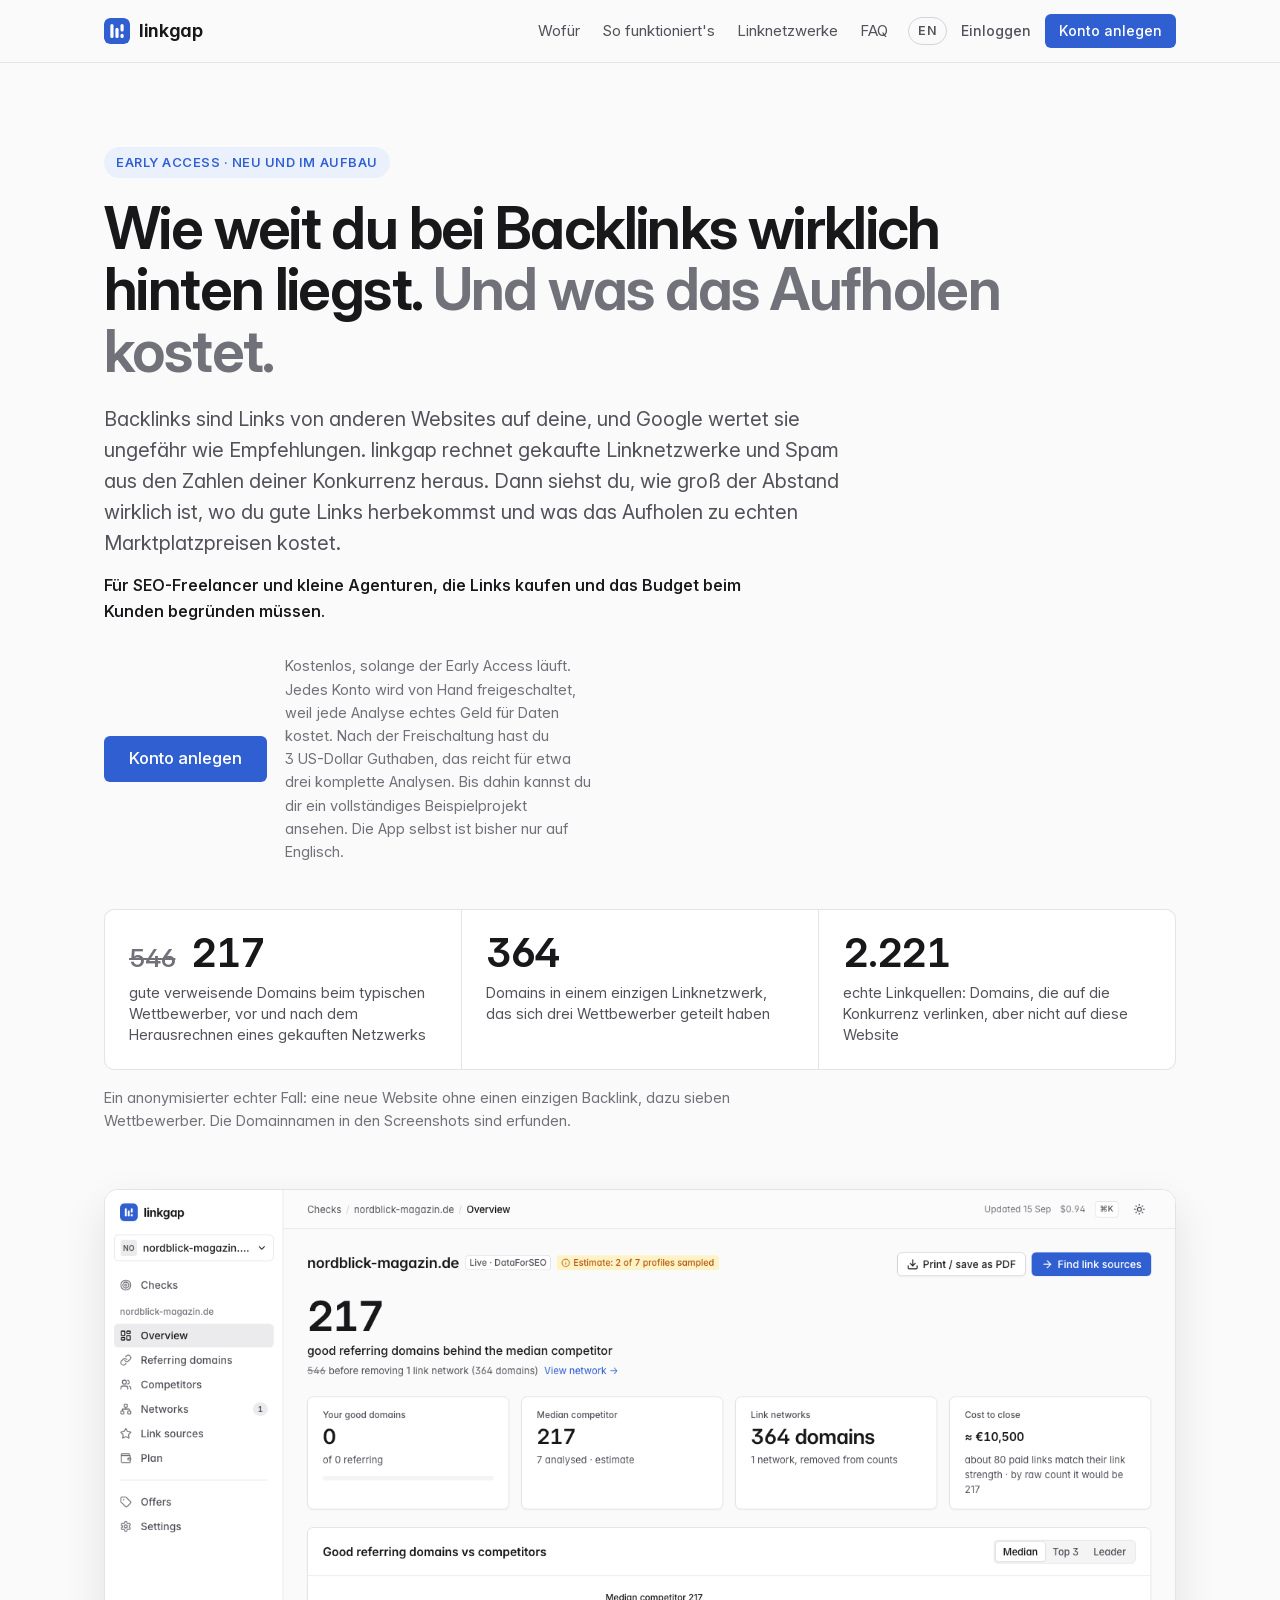
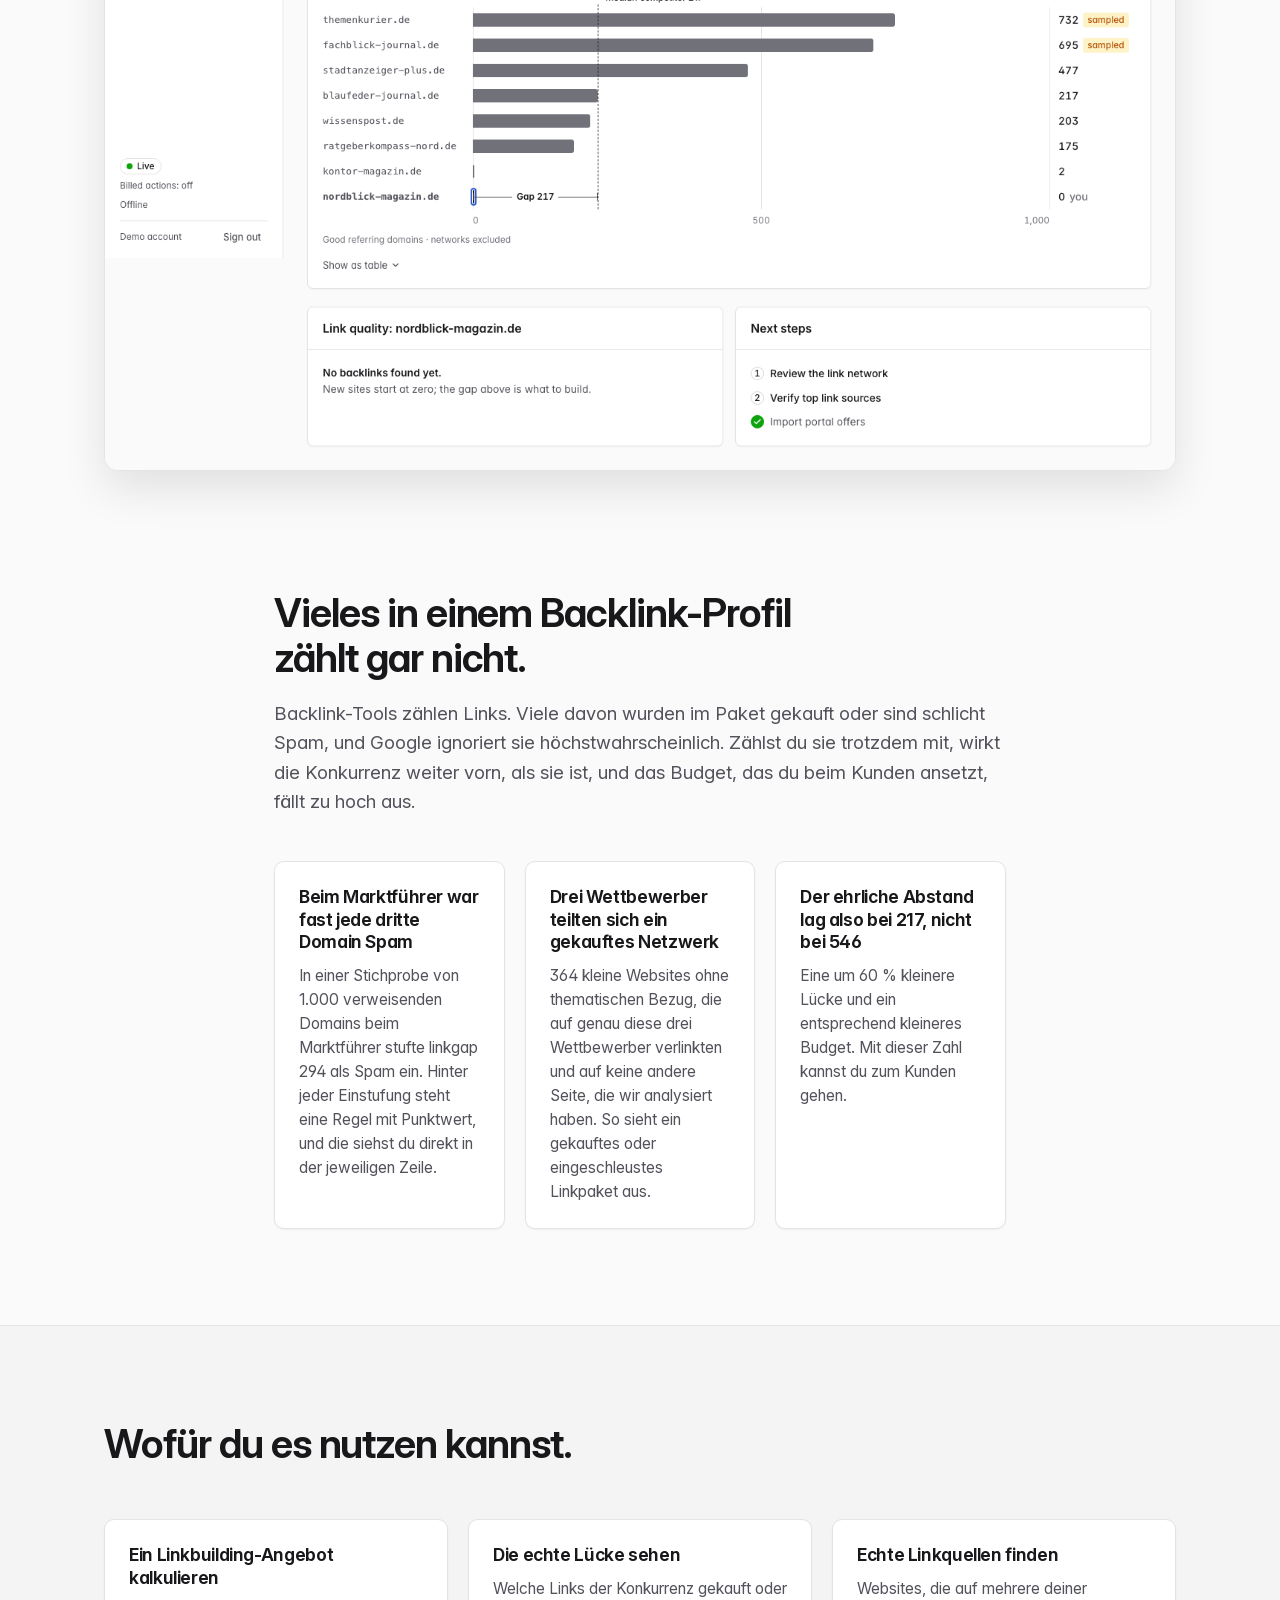
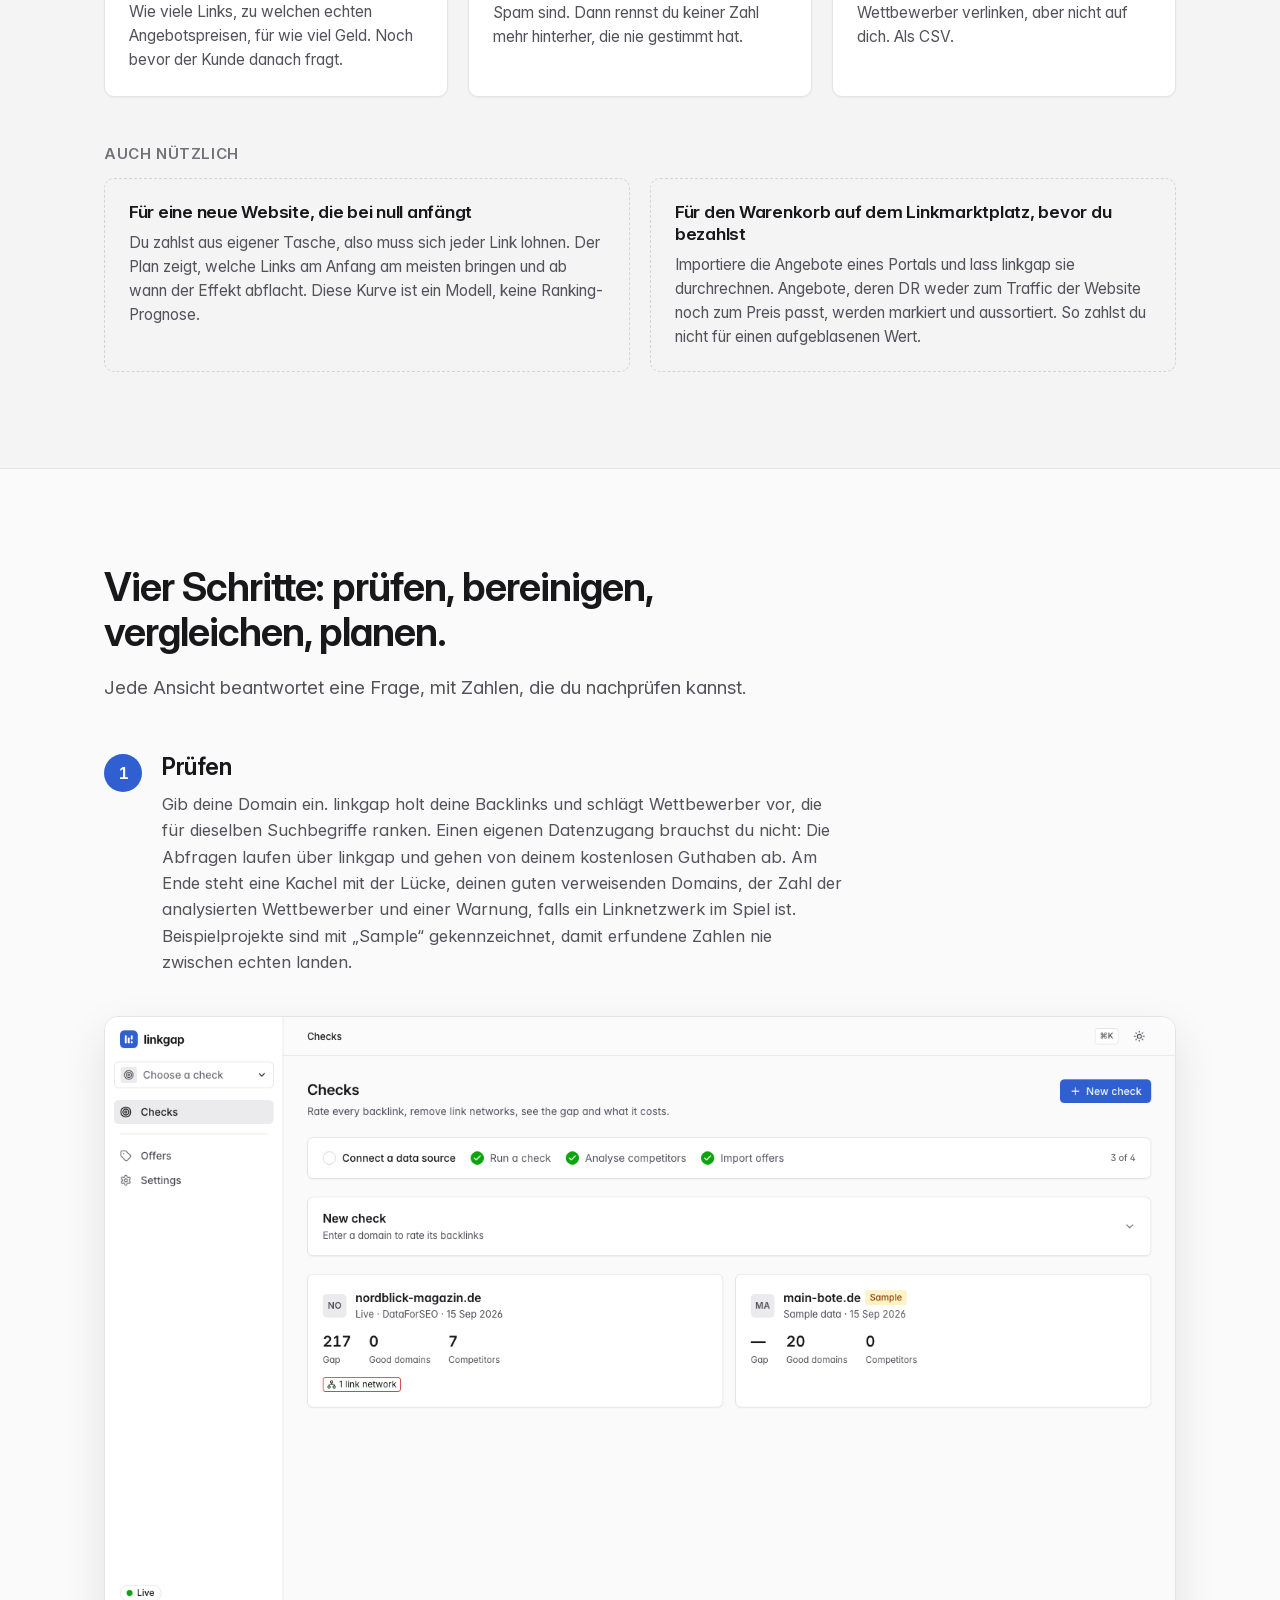
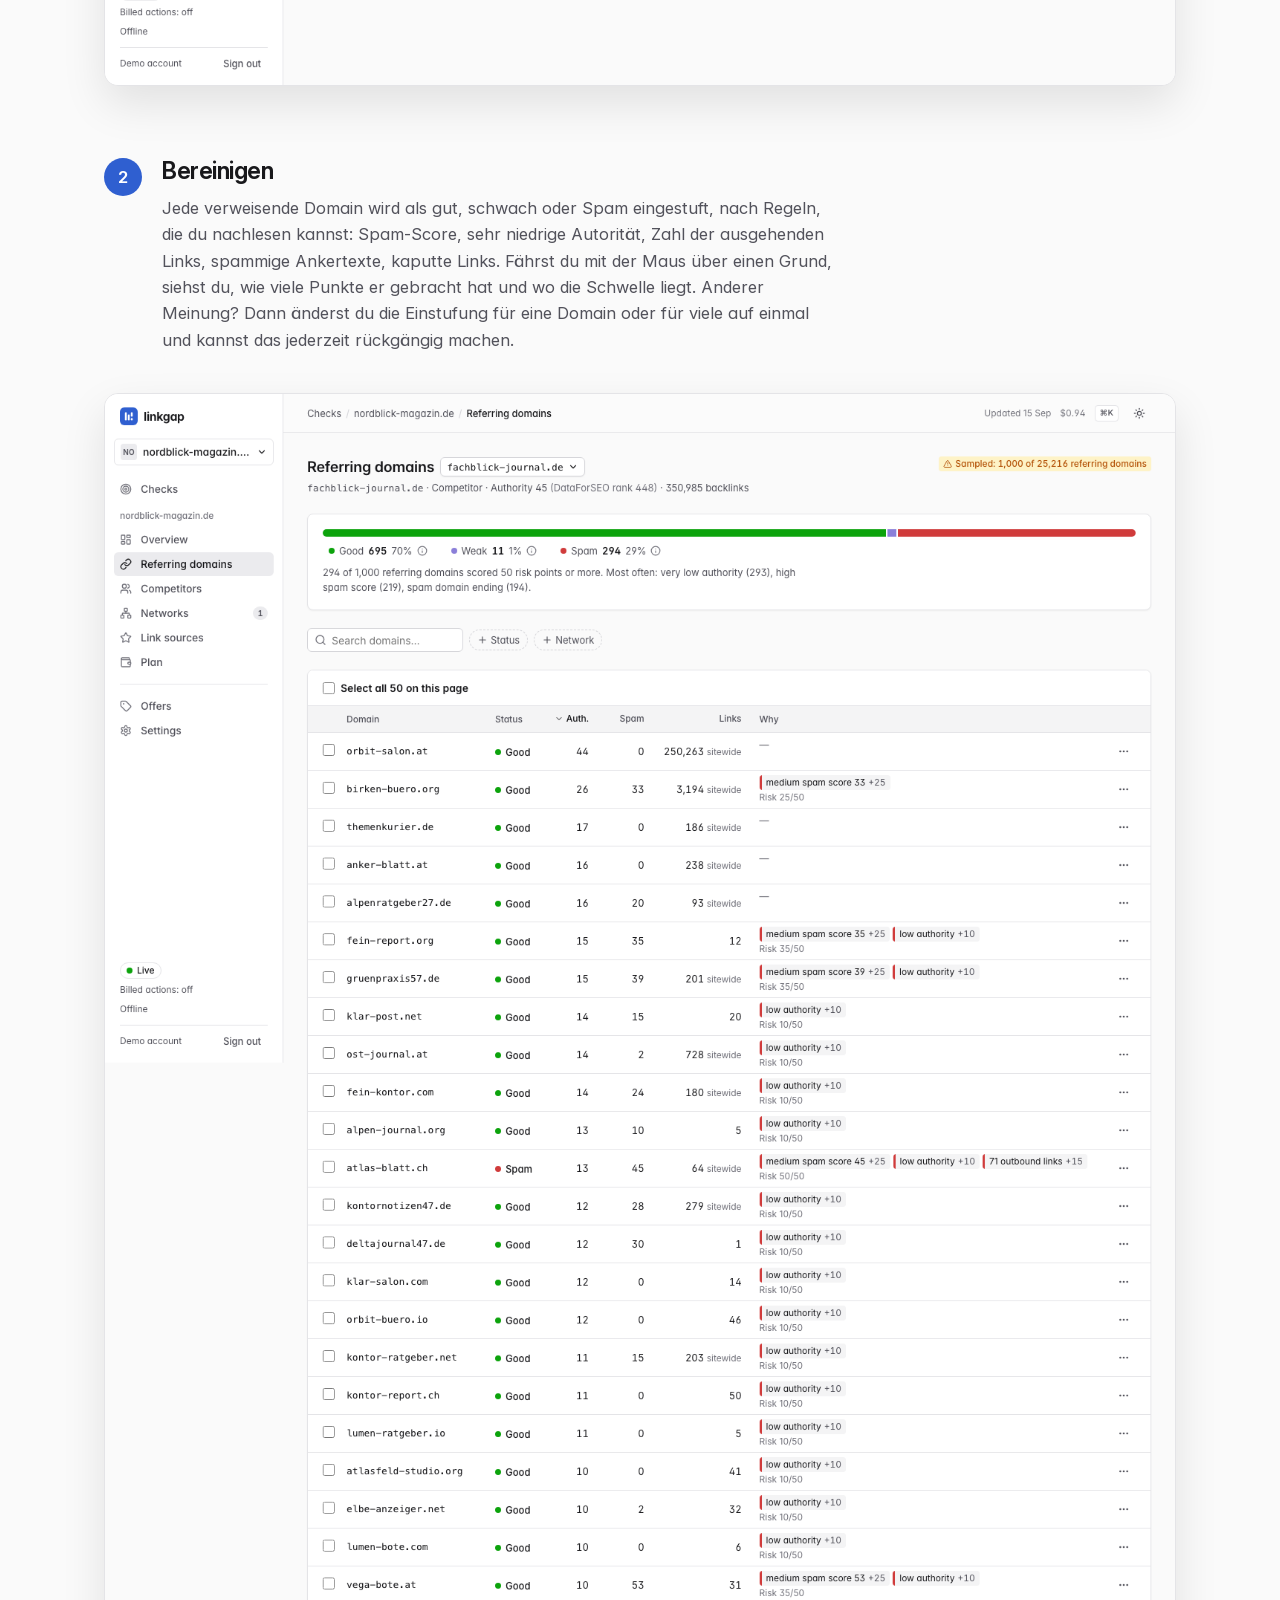
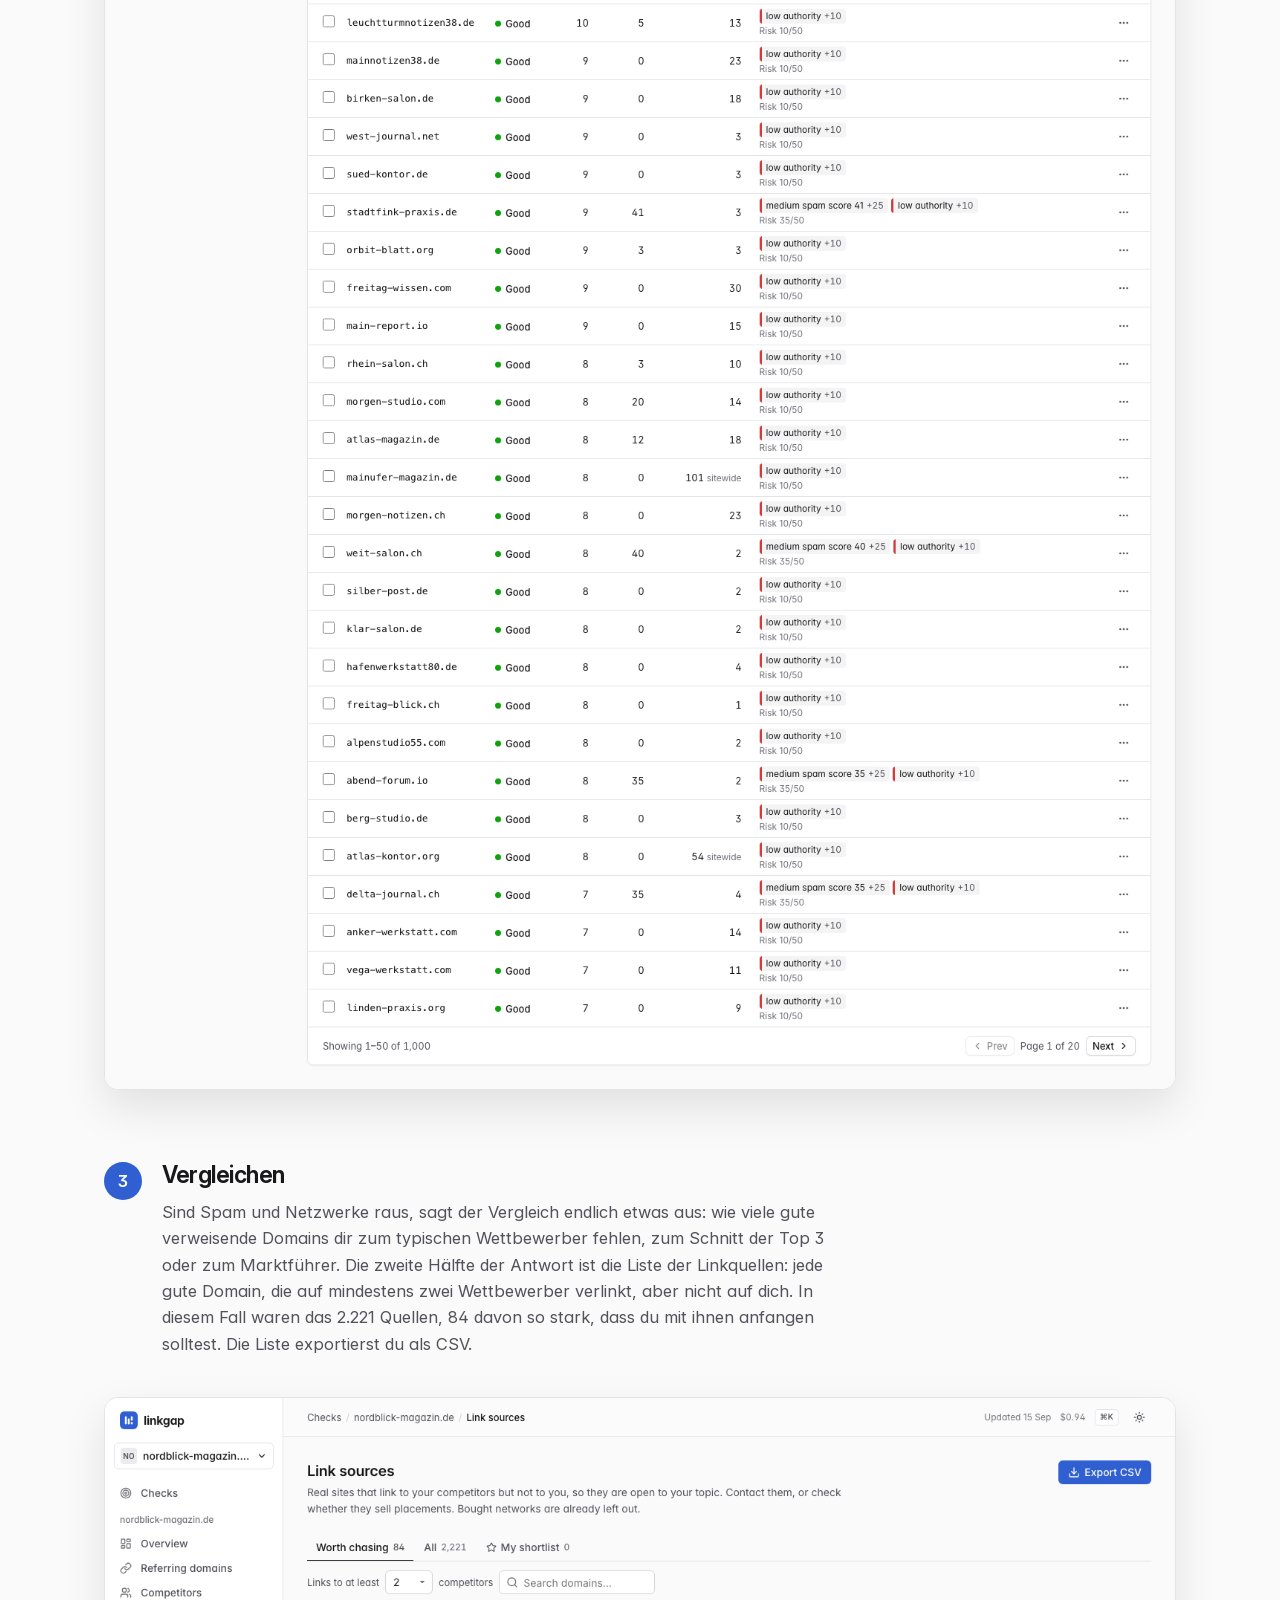
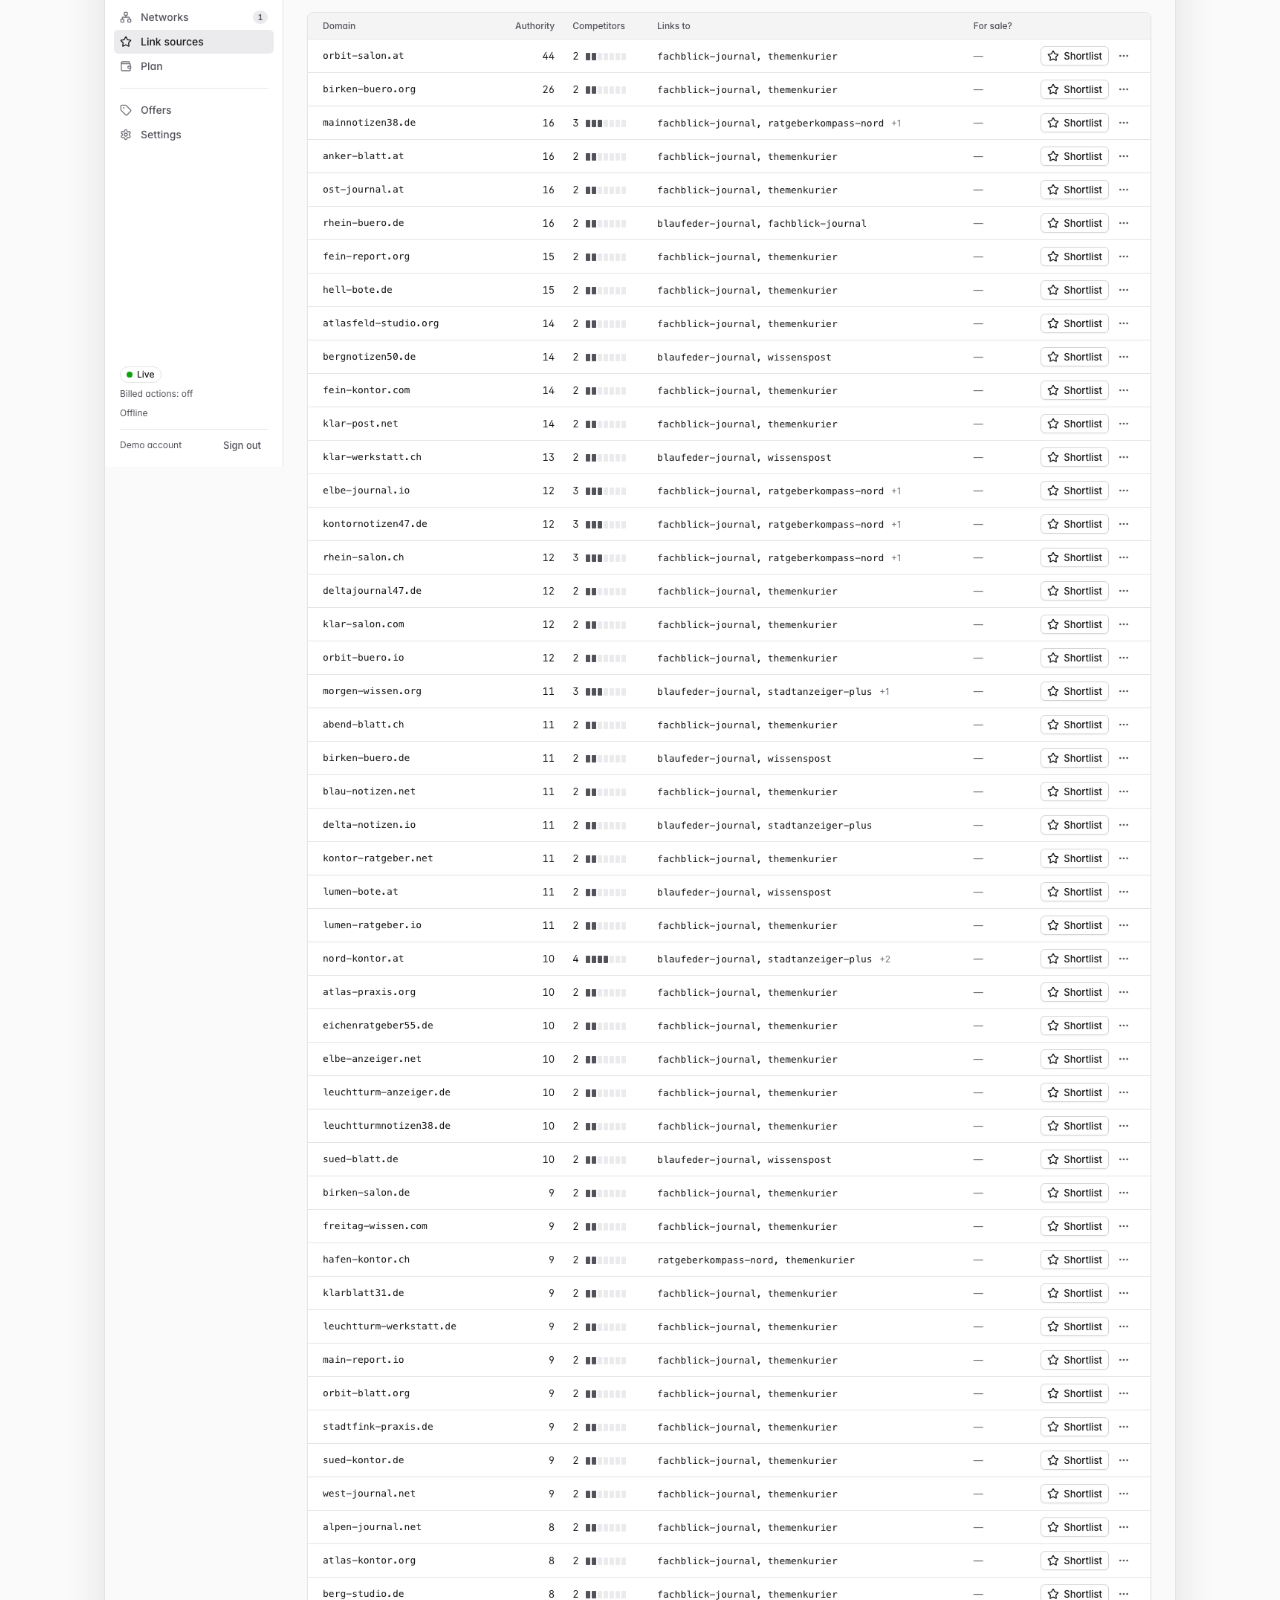
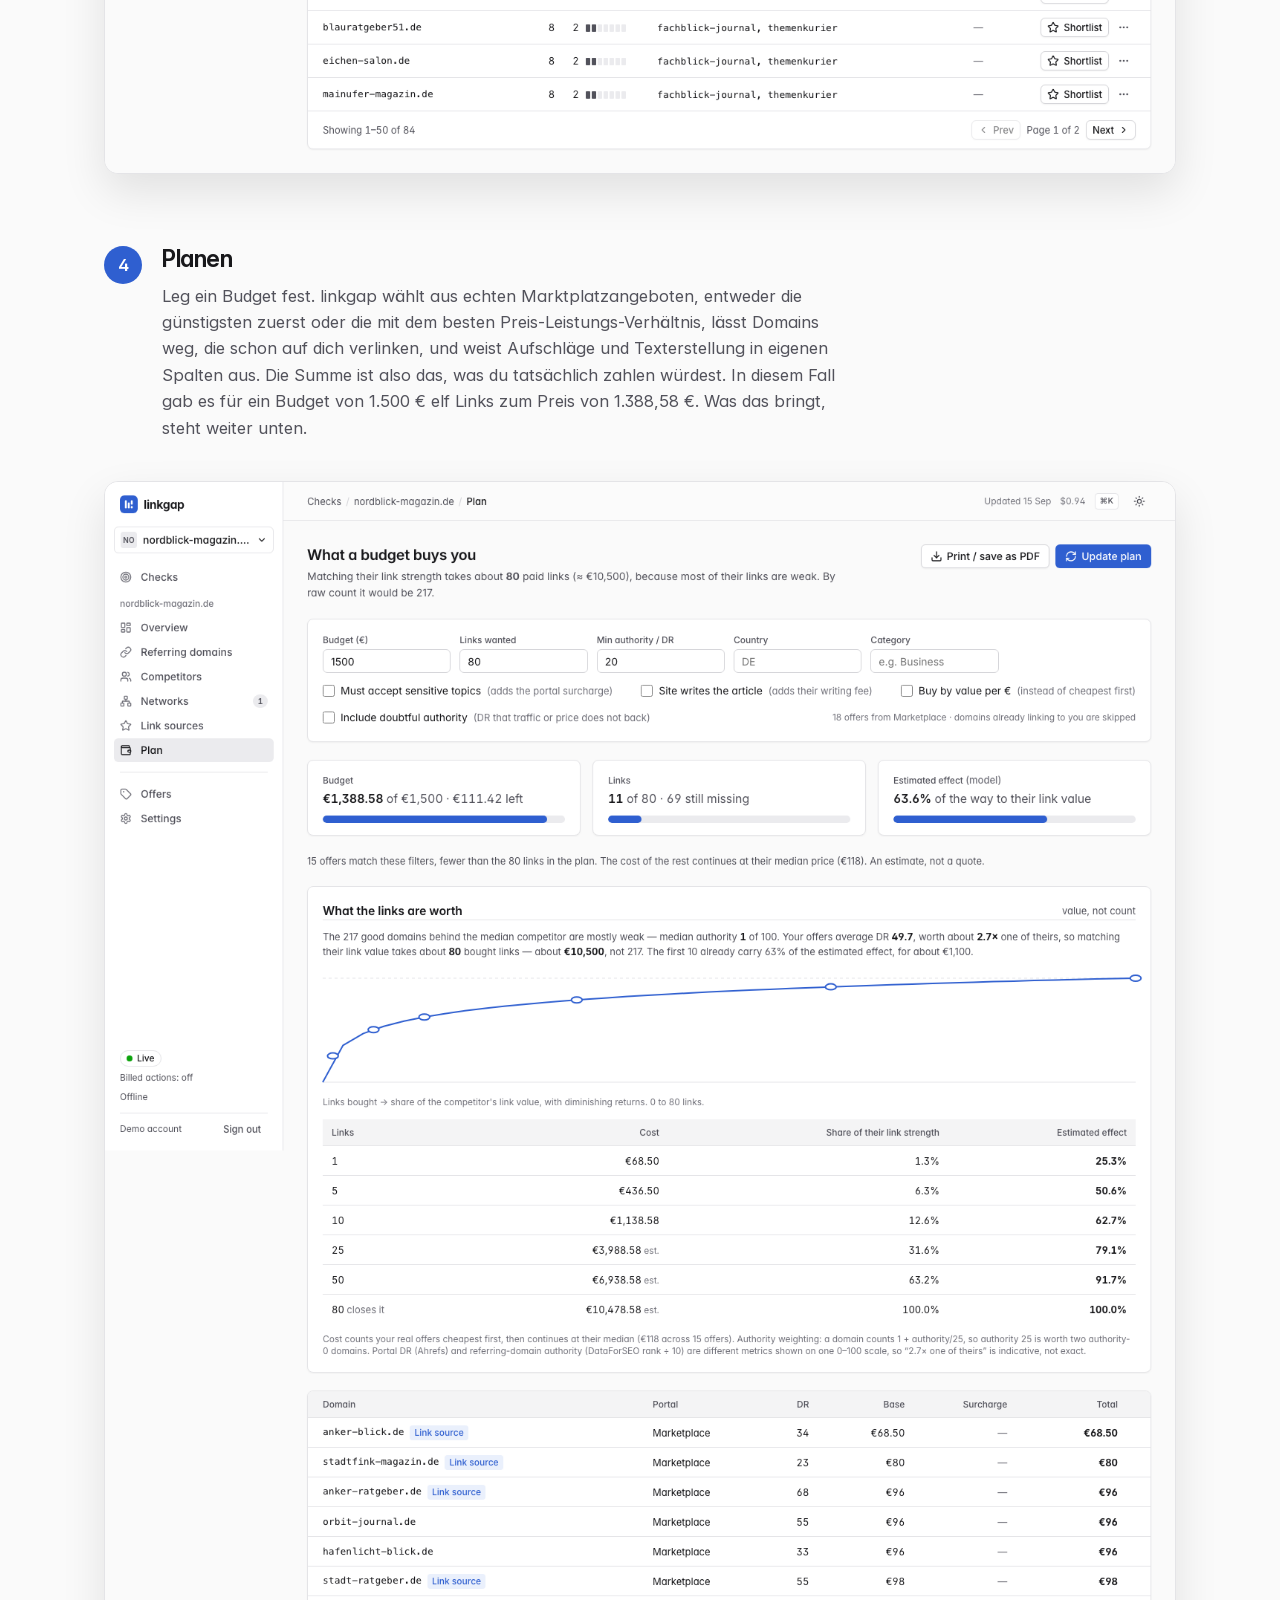
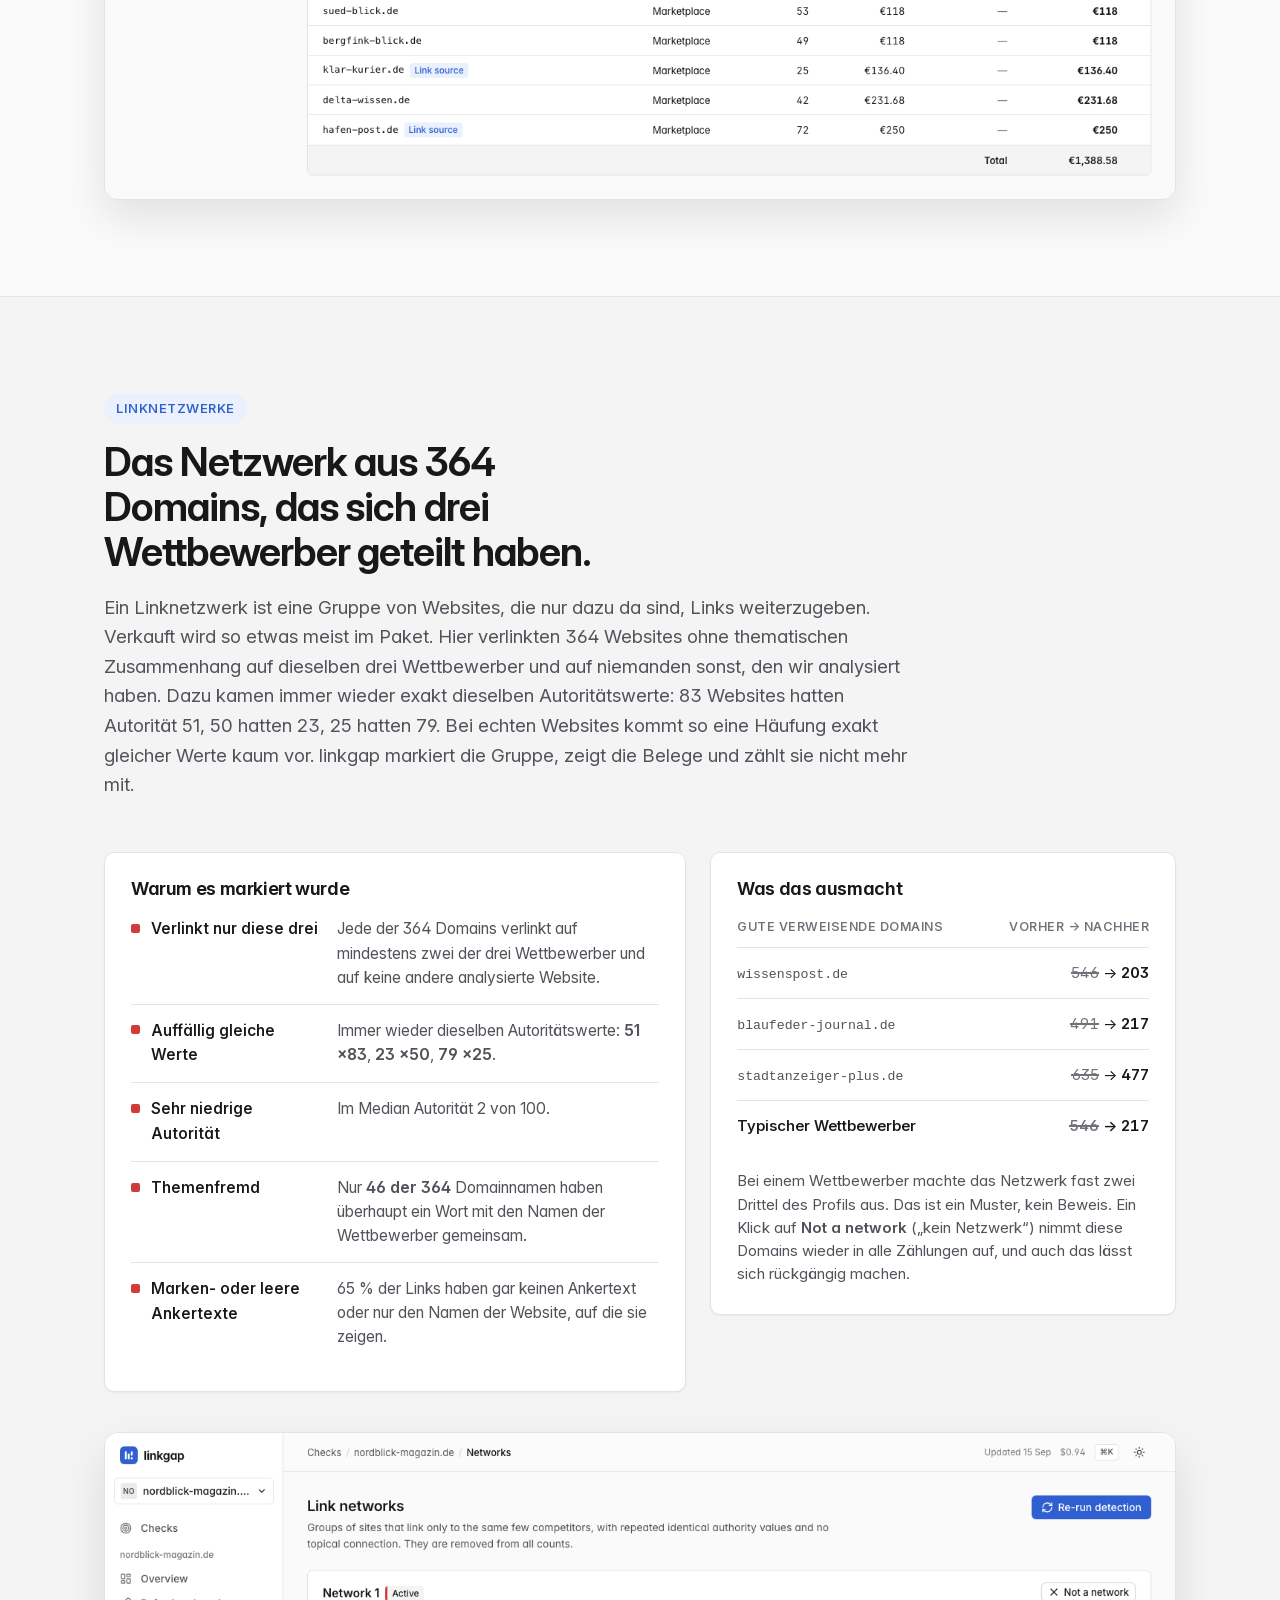
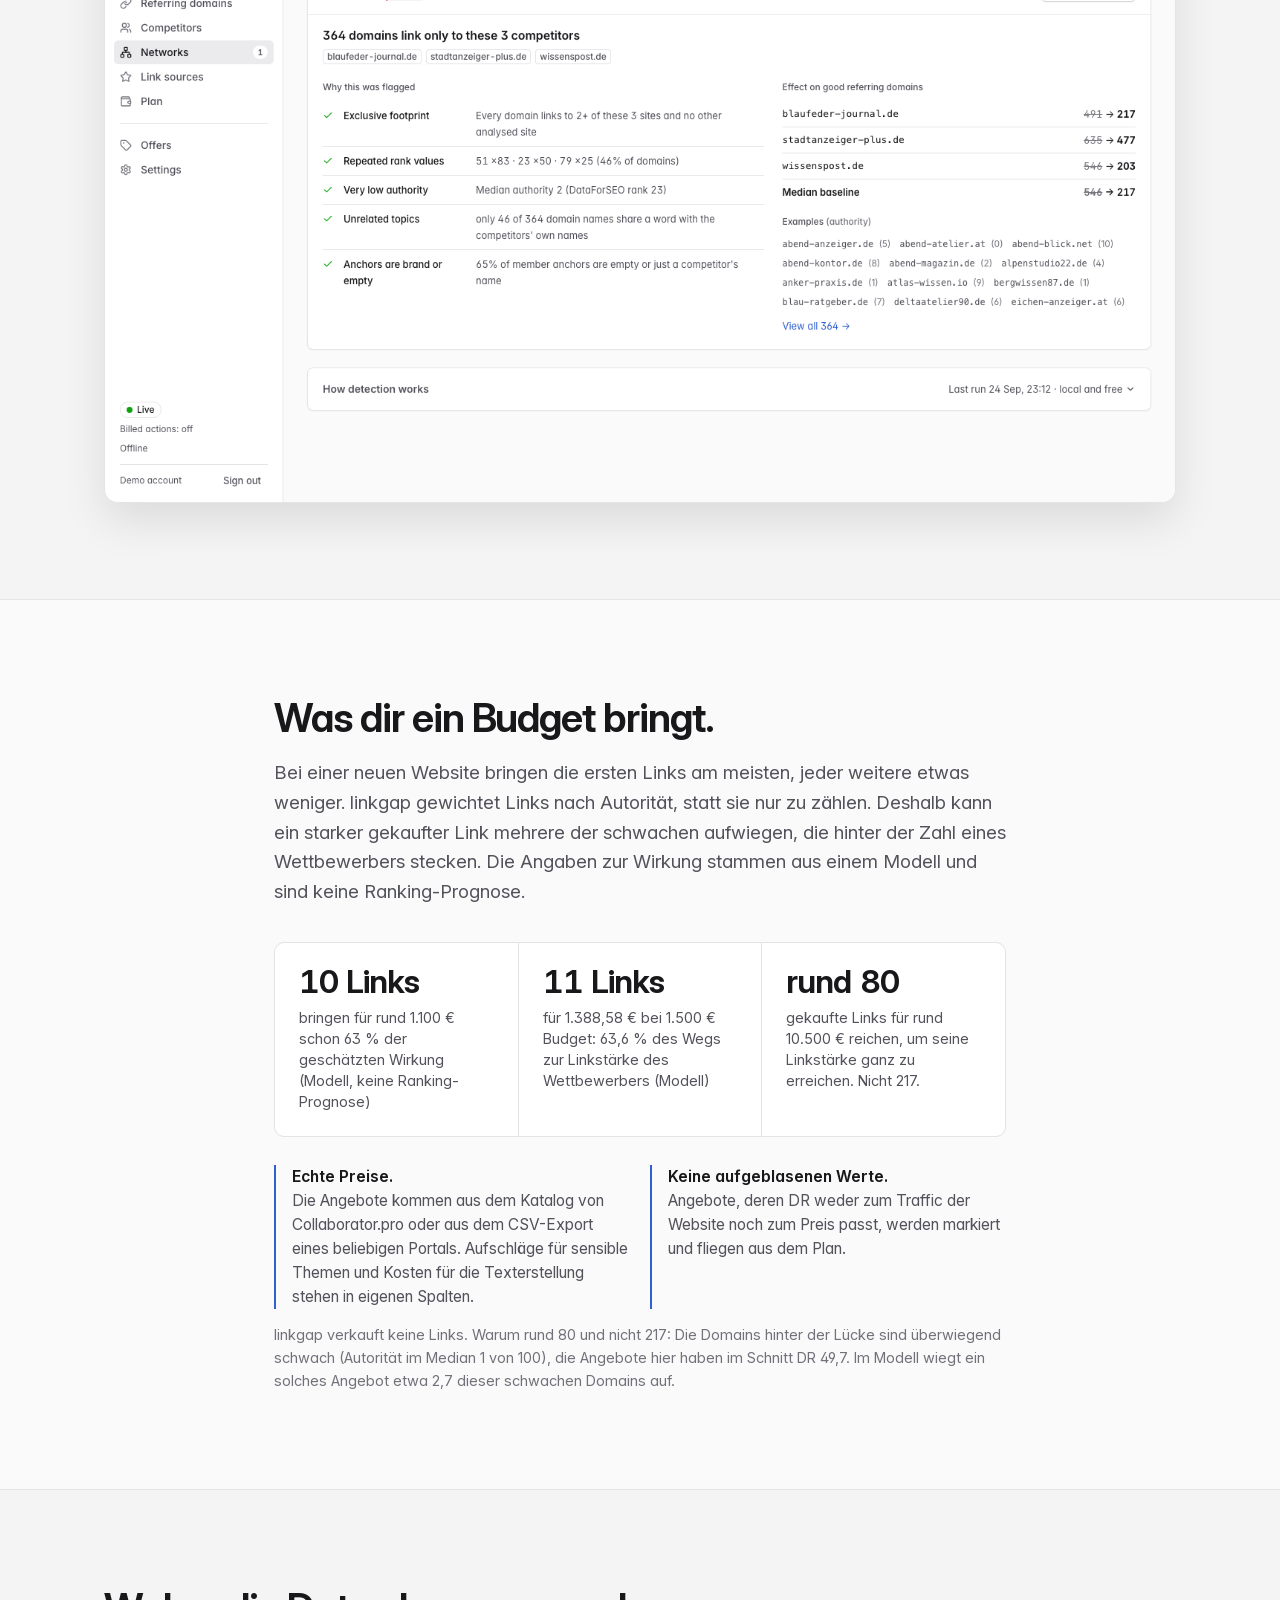
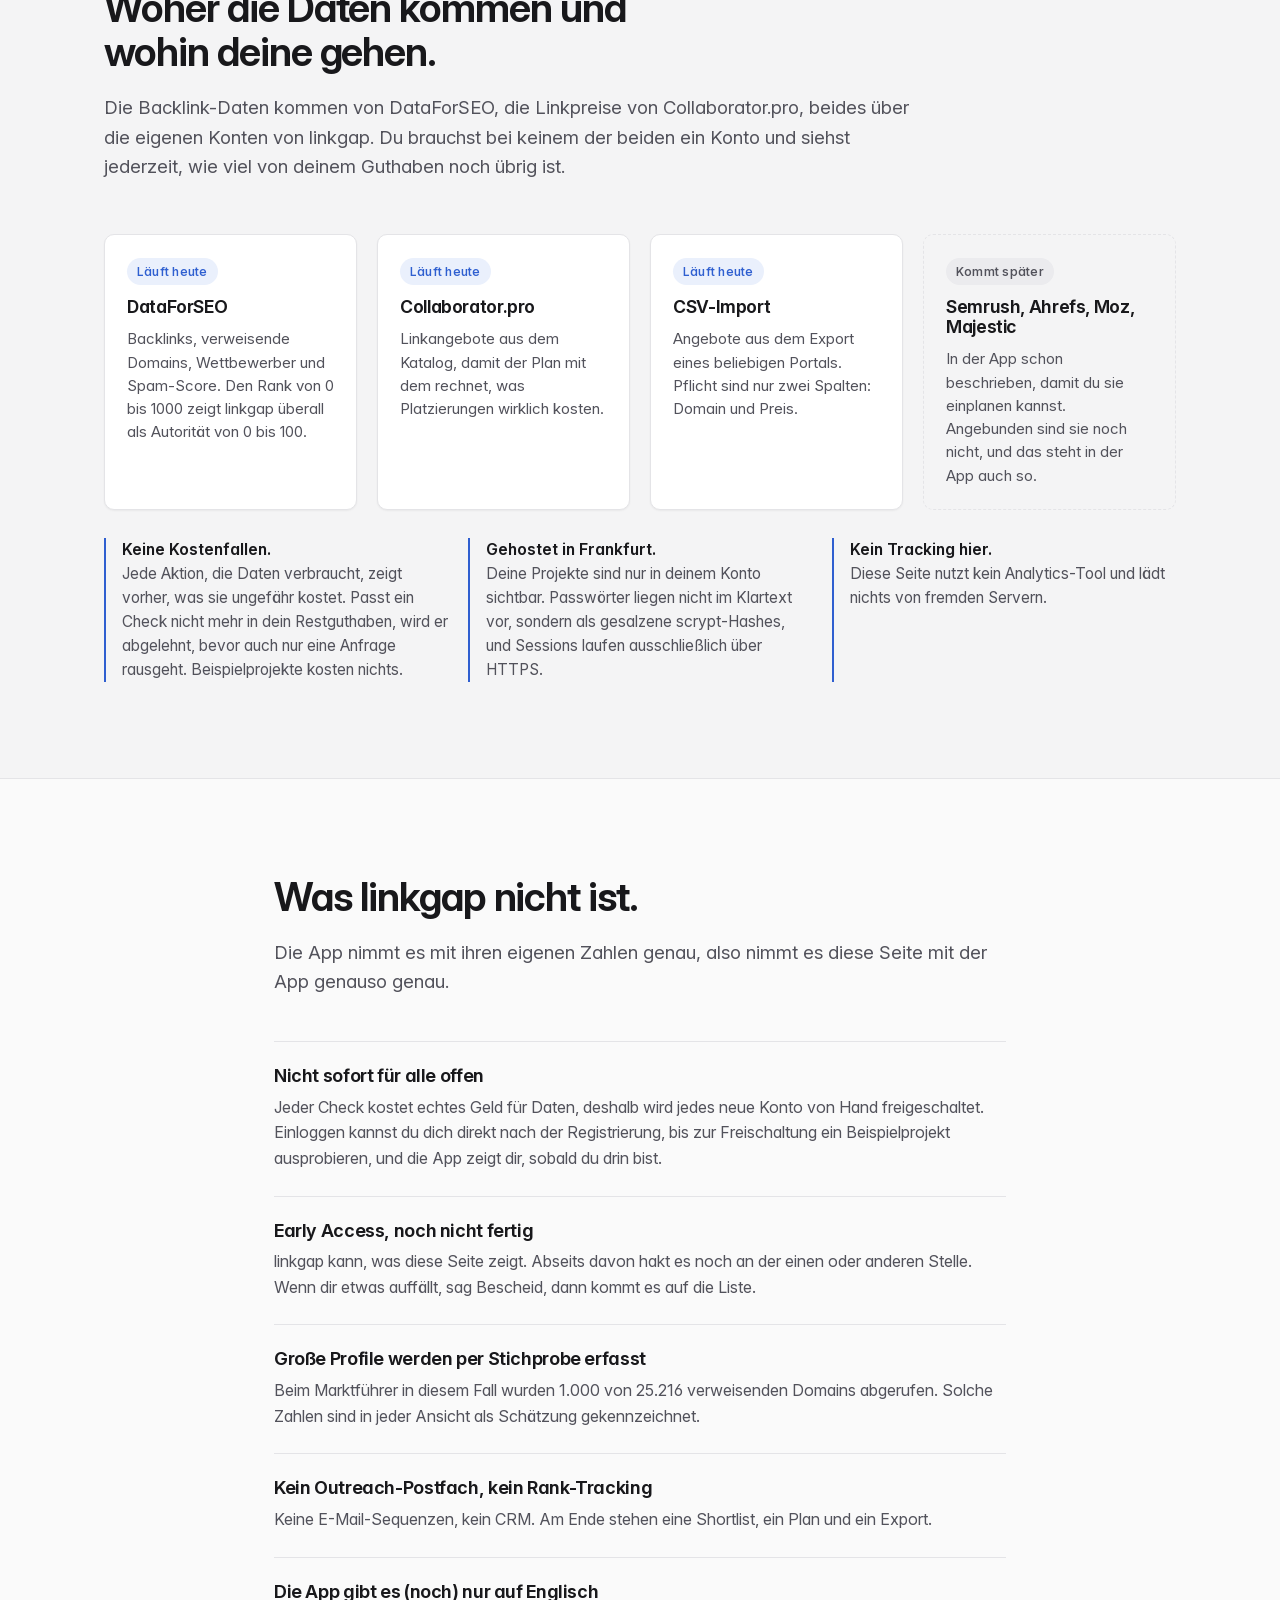
==== de/index.html @ f48e4d3a "linkgap.app landing page Co-Authored-By: Claude Opus 5.5 <noreply@anthropic.com>" ====
<!DOCTYPE html>
<html lang="de">
<head>
<meta charset="utf-8">
<meta name="viewport" content="width=device-width, initial-scale=1">
<title>linkgap: deine echte Backlink-Lücke und was das Aufholen kostet</title>
<meta name="description" content="linkgap rechnet gekaufte Linknetzwerke und Spam aus den Backlinks deiner Konkurrenz heraus, zeigt dir, wie weit du wirklich hinten liegst, wo du gute Links herbekommst und was das Aufholen zu echten Marktplatzpreisen kostet. Neu, im Early Access.">
<meta name="color-scheme" content="light dark">
<meta name="theme-color" content="#FAFAFA" media="(prefers-color-scheme: light)">
<meta name="theme-color" content="#0B0B0D" media="(prefers-color-scheme: dark)">
<meta property="og:type" content="website">
<meta property="og:title" content="linkgap: deine echte Backlink-Lücke und was das Aufholen kostet">
<meta property="og:description" content="Gekaufte Linknetzwerke und Spam raus aus den Backlink-Zahlen der Konkurrenz. Übrig bleibt dein echter Rückstand, und linkgap rechnet dir vor, was das Aufholen mit echten Marktplatzangeboten kostet.">
<meta property="og:image" content="https://linkgap.app/img/overview-light.png">
<link rel="canonical" href="https://linkgap.app/de/">
<link rel="alternate" hreflang="en" href="https://linkgap.app/">
<link rel="alternate" hreflang="de" href="https://linkgap.app/de/">
<link rel="alternate" hreflang="x-default" href="https://linkgap.app/">
<meta property="og:url" content="https://linkgap.app/de/">
<meta property="og:locale" content="de_DE">
<meta property="og:locale:alternate" content="en_GB">
<meta property="og:image:alt" content="Die Übersicht in linkgap: 217 gute verweisende Domains Rückstand auf den typischen Wettbewerber. Bevor ein Linknetzwerk herausgerechnet wurde, waren es 546.">
<meta property="og:site_name" content="linkgap">
<meta name="twitter:card" content="summary_large_image">
<link rel="icon" href="../favicon.svg" type="image/svg+xml">
<link rel="stylesheet" href="../style.css">
</head>
<body>

<a class="skip" href="#main">Zum Inhalt springen</a>

<header class="site-header">
  <div class="wrap header-inner">
    <a class="wordmark" href="/de/" aria-label="linkgap Startseite">
      <svg class="mark" viewBox="0 0 32 32" width="26" height="26" aria-hidden="true" focusable="false">
        <rect width="32" height="32" rx="7" fill="#2F5FD0"/>
        <g fill="#FFFFFF" transform="translate(16 16) scale(0.78) translate(-16 -16)">
          <rect x="5.5" y="5" width="5" height="22" rx="2.5"/>
          <rect x="13.5" y="11" width="5" height="16" rx="2.5"/>
          <rect x="21.5" y="20.5" width="5" height="6.5" rx="2.5"/>
          <rect x="21.5" y="5" width="5" height="11.8" rx="2.5"/>
        </g>
      </svg>
      <b>linkgap</b>
    </a>
    <nav class="header-nav" aria-label="Abschnitte">
      <a href="#use">Wofür</a>
      <a href="#how">So funktioniert's</a>
      <a href="#network">Linknetzwerke</a>
      <a href="#faq">FAQ</a>
    </nav>
    <span class="header-actions">
      <a class="lang-switch" href="/" hreflang="en" lang="en" aria-label="English version">EN</a>
      <a class="header-signin" href="https://app.linkgap.app/login">Einloggen</a>
      <a class="btn btn-primary btn-sm" href="https://app.linkgap.app/register">Konto anlegen</a>
    </span>
  </div>
</header>

<main id="main">

  <!-- ───────────────────────── 1. hero ───────────────────────── -->
  <section class="hero">
    <div class="wrap">
      <p class="eyebrow">Early Access · neu und im Aufbau</p>
      <h1>Wie weit du bei Backlinks wirklich hinten liegst. <span class="h1-2">Und was das Aufholen kostet.</span></h1>
      <p class="lede">
        Backlinks sind Links von anderen Websites auf deine, und Google wertet sie ungefähr wie
        Empfehlungen. linkgap rechnet gekaufte Linknetzwerke und Spam aus den Zahlen deiner Konkurrenz heraus.
        Dann siehst du, wie groß der Abstand wirklich ist, wo du gute Links herbekommst und was das
        Aufholen zu echten Marktplatzpreisen kostet.
      </p>
      <p class="for-whom">
        Für SEO-Freelancer und kleine Agenturen, die Links kaufen und das Budget beim Kunden begründen müssen.
      </p>
      <div class="cta-row">
        <a class="btn btn-primary btn-lg" href="https://app.linkgap.app/register">Konto anlegen</a>
        <p class="cta-note">
          Kostenlos, solange der Early Access läuft. Jedes Konto wird von Hand freigeschaltet, weil jede
          Analyse echtes Geld für Daten kostet. Nach der Freischaltung hast du 3&nbsp;US-Dollar Guthaben,
          das reicht für etwa drei komplette Analysen. Bis dahin kannst du dir ein vollständiges
          Beispielprojekt ansehen. Die App selbst ist bisher nur auf Englisch.
        </p>
      </div>

      <ul class="facts" role="list">
        <li class="fact">
          <span class="fact-num"><s>546</s> 217</span>
          <span class="fact-label">gute verweisende Domains beim typischen Wettbewerber, vor und nach dem Herausrechnen eines gekauften Netzwerks</span>
        </li>
        <li class="fact">
          <span class="fact-num">364</span>
          <span class="fact-label">Domains in einem einzigen Linknetzwerk, das sich drei Wettbewerber geteilt haben</span>
        </li>
        <li class="fact">
          <span class="fact-num">2.221</span>
          <span class="fact-label">echte Linkquellen: Domains, die auf die Konkurrenz verlinken, aber nicht auf diese Website</span>
        </li>
      </ul>
      <p class="facts-caption">
        Ein anonymisierter echter Fall: eine neue Website ohne einen einzigen Backlink, dazu sieben
        Wettbewerber. Die Domainnamen in den Screenshots sind erfunden.
      </p>

      <figure class="shot shot-hero">
        <picture>
          <source srcset="../img/overview-dark.png" media="(prefers-color-scheme: dark)">
          <img src="../img/overview-light.png" width="1440" height="1185" decoding="async" fetchpriority="high"
               alt="Die Übersicht in linkgap für nordblick-magazin.de: 217 gute verweisende Domains Rückstand auf den typischen Wettbewerber, daneben durchgestrichen die 546, die es vor dem Herausrechnen eines Linknetzwerks mit 364 Domains waren. Vier Kacheln zeigen deine guten Domains (0), den typischen Wettbewerber (217), Linknetzwerke (364 Domains) und die Kosten fürs Aufholen: rund 10.500 €, weil etwa 80 gekaufte Links die Linkstärke seiner 217 Domains erreichen. Darunter ein Balkendiagramm, das sieben Wettbewerber mit einer gestrichelten Medianlinie bei 217 vergleicht.">
        </picture>
      </figure>
    </div>
  </section>

  <!-- ───────────────────────── 2. problem ───────────────────────── -->
  <section class="section" id="problem">
    <div class="wrap narrow">
      <h2>Vieles in einem Backlink-Profil zählt gar nicht.</h2>
      <p class="section-lede">
        Backlink-Tools zählen Links. Viele davon wurden im Paket gekauft oder sind schlicht Spam, und
        Google ignoriert sie höchstwahrscheinlich. Zählst du sie trotzdem mit, wirkt die Konkurrenz weiter
        vorn, als sie ist, und das Budget, das du beim Kunden ansetzt, fällt zu hoch aus.
      </p>
      <div class="problem-grid">
        <div class="pcard">
          <h3>Beim Marktführer war fast jede dritte Domain Spam</h3>
          <p>
            In einer Stichprobe von 1.000 verweisenden Domains beim Marktführer stufte linkgap 294 als
            Spam ein. Hinter jeder Einstufung steht eine Regel mit Punktwert, und die siehst du direkt in
            der jeweiligen Zeile.
          </p>
        </div>
        <div class="pcard">
          <h3>Drei Wettbewerber teilten sich ein gekauftes Netzwerk</h3>
          <p>
            364 kleine Websites ohne thematischen Bezug, die auf genau diese drei Wettbewerber verlinkten
            und auf keine andere Seite, die wir analysiert haben. So sieht ein gekauftes oder eingeschleustes
            Linkpaket aus.
          </p>
        </div>
        <div class="pcard">
          <h3>Der ehrliche Abstand lag also bei 217, nicht bei 546</h3>
          <p>
            Eine um 60&nbsp;% kleinere Lücke und ein entsprechend kleineres Budget. Mit dieser Zahl kannst
            du zum Kunden gehen.
          </p>
        </div>
      </div>
    </div>
  </section>

  <!-- ───────────────────────── 3. use cases ───────────────────────── -->
  <section class="section section-alt" id="use">
    <div class="wrap">
      <header class="section-head">
        <h2>Wofür du es nutzen kannst.</h2>
      </header>
      <div class="problem-grid">
        <div class="pcard">
          <h3>Ein Linkbuilding-Angebot kalkulieren</h3>
          <p>Wie viele Links, zu welchen echten Angebotspreisen, für wie viel Geld. Noch bevor der Kunde danach fragt.</p>
        </div>
        <div class="pcard">
          <h3>Die echte Lücke sehen</h3>
          <p>Welche Links der Konkurrenz gekauft oder Spam sind. Dann rennst du keiner Zahl mehr hinterher, die nie gestimmt hat.</p>
        </div>
        <div class="pcard">
          <h3>Echte Linkquellen finden</h3>
          <p>Websites, die auf mehrere deiner Wettbewerber verlinken, aber nicht auf dich. Als CSV.</p>
        </div>
      </div>

      <h3 class="sub-head">Auch nützlich</h3>
      <div class="who-grid">
        <div class="who">
          <h4>Für eine neue Website, die bei null anfängt</h4>
          <p>
            Du zahlst aus eigener Tasche, also muss sich jeder Link lohnen. Der Plan zeigt, welche Links am
            Anfang am meisten bringen und ab wann der Effekt abflacht. Diese Kurve ist ein Modell, keine
            Ranking-Prognose.
          </p>
        </div>
        <div class="who">
          <h4>Für den Warenkorb auf dem Linkmarktplatz, bevor du bezahlst</h4>
          <p>
            Importiere die Angebote eines Portals und lass linkgap sie durchrechnen. Angebote, deren DR
            weder zum Traffic der Website noch zum Preis passt, werden markiert und aussortiert. So zahlst du nicht für einen aufgeblasenen Wert.
          </p>
        </div>
      </div>
    </div>
  </section>

  <!-- ───────────────────────── 4. how it works ───────────────────────── -->
  <section class="section" id="how">
    <div class="wrap">
      <header class="section-head">
        <h2>Vier Schritte: prüfen, bereinigen, vergleichen, planen.</h2>
        <p class="section-lede">Jede Ansicht beantwortet eine Frage, mit Zahlen, die du nachprüfen kannst.</p>
      </header>

      <ol class="steps" role="list">

        <li class="step">
          <div class="step-head">
            <span class="step-n" aria-hidden="true">1</span>
            <div>
              <h3>Prüfen</h3>
              <p>
                Gib deine Domain ein. linkgap holt deine Backlinks und schlägt Wettbewerber vor, die für
                dieselben Suchbegriffe ranken. Einen eigenen Datenzugang brauchst du nicht: Die Abfragen
                laufen über linkgap und gehen von deinem kostenlosen Guthaben ab. Am Ende steht eine Kachel
                mit der Lücke, deinen guten verweisenden Domains, der Zahl der analysierten Wettbewerber und einer
                Warnung, falls ein Linknetzwerk im Spiel ist. Beispielprojekte sind mit „Sample“
                gekennzeichnet, damit erfundene Zahlen nie zwischen echten landen.
              </p>
            </div>
          </div>
          <figure class="shot">
            <picture>
              <source srcset="../img/checks-dark.png" media="(prefers-color-scheme: dark)">
              <img src="../img/checks-light.png" width="1440" height="900" loading="lazy" decoding="async"
                   alt="Die Check-Übersicht in linkgap: eine Einrichtungs-Checkliste mit drei von vier erledigten Schritten, eine Kachel für einen neuen Check und zwei Projektkacheln. nordblick-magazin.de zeigt Lücke 217, 0 gute Domains, 7 Wettbewerber und den Hinweis auf 1 Linknetzwerk, ein Beispielprojekt ist orange als „Sample“ markiert.">
            </picture>
          </figure>
        </li>

        <li class="step">
          <div class="step-head">
            <span class="step-n" aria-hidden="true">2</span>
            <div>
              <h3>Bereinigen</h3>
              <p>
                Jede verweisende Domain wird als gut, schwach oder Spam eingestuft, nach Regeln, die du
                nachlesen kannst: Spam-Score, sehr niedrige Autorität, Zahl der ausgehenden Links, spammige
                Ankertexte, kaputte Links. Fährst du mit der Maus über einen Grund, siehst du, wie viele
                Punkte er gebracht hat und wo die Schwelle liegt. Anderer Meinung? Dann änderst du die
                Einstufung für eine Domain oder für viele auf einmal und kannst das jederzeit rückgängig machen.
              </p>
            </div>
          </div>
          <figure class="shot">
            <picture>
              <source srcset="../img/domains-dark.png" media="(prefers-color-scheme: dark)">
              <img src="../img/domains-light.png" width="1440" height="3089" loading="lazy" decoding="async"
                   alt="Die Ansicht der verweisenden Domains für den Marktführer fachblick-journal.de: ein Qualitätsbalken mit 695 gut (70 %), 11 schwach und 294 Spam (29 %), ein orangefarbener Hinweis, dass 1.000 von 25.216 verweisenden Domains als Stichprobe abgerufen wurden, und eine Tabelle, in der jede Zeile ihre Gründe als Chips zeigt, etwa mittlerer Spam-Score 45 (plus 25 Punkte) und sehr niedrige Autorität (plus 20 Punkte).">
            </picture>
          </figure>
        </li>

        <li class="step">
          <div class="step-head">
            <span class="step-n" aria-hidden="true">3</span>
            <div>
              <h3>Vergleichen</h3>
              <p>
                Sind Spam und Netzwerke raus, sagt der Vergleich endlich etwas aus: wie viele gute
                verweisende Domains dir zum typischen Wettbewerber fehlen, zum Schnitt der Top&nbsp;3
                oder zum Marktführer. Die zweite Hälfte der Antwort ist die Liste der Linkquellen: jede gute
                Domain, die auf mindestens zwei Wettbewerber verlinkt, aber nicht auf dich. In diesem Fall
                waren das 2.221 Quellen, 84 davon so stark, dass du mit ihnen anfangen solltest. Die Liste exportierst du als CSV.
              </p>
            </div>
          </div>
          <figure class="shot">
            <picture>
              <source srcset="../img/sources-dark.png" media="(prefers-color-scheme: dark)">
              <img src="../img/sources-light.png" width="1440" height="2658" loading="lazy" decoding="async"
                   alt="Die Ansicht der Linkquellen mit den Reitern „Worth chasing“ (84), „All“ (2.221) und „My shortlist“ (0) und einer Tabelle mit Domains: ihre Autorität, auf wie viele und auf welche Wettbewerber sie verlinken, ob sie auf einem Portal zu kaufen sind, und in jeder Zeile ein Button „Shortlist“ zum Vormerken.">
            </picture>
          </figure>
        </li>

        <li class="step">
          <div class="step-head">
            <span class="step-n" aria-hidden="true">4</span>
            <div>
              <h3>Planen</h3>
              <p>
                Leg ein Budget fest. linkgap wählt aus echten Marktplatzangeboten, entweder die günstigsten
                zuerst oder die mit dem besten Preis-Leistungs-Verhältnis, lässt Domains weg, die schon auf dich
                verlinken, und weist Aufschläge und Texterstellung in eigenen Spalten aus. Die Summe ist
                also das, was du tatsächlich zahlen würdest. In diesem Fall gab es für ein Budget von
                1.500&nbsp;€ elf Links zum Preis von 1.388,58&nbsp;€. Was das bringt, steht weiter unten.
              </p>
            </div>
          </div>
          <figure class="shot">
            <picture>
              <source srcset="../img/plan-dark.png" media="(prefers-color-scheme: dark)">
              <img src="../img/plan-light.png" width="1440" height="1773" loading="lazy" decoding="async"
                   alt="Die Planungsansicht „What a budget buys you“: Etwa 80 gekaufte Links erreichen die Linkstärke des Wettbewerbers, für rund 10.500 €. Drei Anzeigen zeigen ein Budget von 1.388,58 € von 1.500 €, 11 von 80 Links und eine geschätzte Wirkung von 63,6 %. Darunter eine abflachende Kurve und eine Tabelle von 1 Link für 68,50 € über 10 Links für 1.138,58 € mit 62,7 % bis zu 80 Links für rund 10.500 € mit 100 %, dazu die Liste der 11 gekauften Angebote mit DR, Grundpreis, Aufschlag und Gesamtpreis.">
            </picture>
          </figure>
        </li>

      </ol>
    </div>
  </section>

  <!-- ───────────────────────── 5. flagship: link networks ───────────────────────── -->
  <section class="section section-alt" id="network">
    <div class="wrap">
      <header class="section-head">
        <p class="eyebrow">Linknetzwerke</p>
        <h2>Das Netzwerk aus 364 Domains, das sich drei Wettbewerber geteilt haben.</h2>
        <p class="section-lede">
          Ein Linknetzwerk ist eine Gruppe von Websites, die nur dazu da sind, Links weiterzugeben.
          Verkauft wird so etwas meist im Paket. Hier verlinkten 364 Websites ohne thematischen
          Zusammenhang auf dieselben drei Wettbewerber und auf niemanden sonst, den wir analysiert haben. Dazu kamen immer wieder exakt
          dieselben Autoritätswerte: 83 Websites hatten Autorität 51, 50 hatten 23, 25 hatten 79. Bei echten
          Websites kommt so eine Häufung exakt gleicher Werte kaum vor. linkgap markiert die Gruppe, zeigt die Belege und
          zählt sie nicht mehr mit.
        </p>
      </header>

      <div class="net-grid">
        <div class="evidence">
          <h3>Warum es markiert wurde</h3>
          <dl class="evi">
            <div class="evi-row">
              <dt>Verlinkt nur diese drei</dt>
              <dd>Jede der 364 Domains verlinkt auf mindestens zwei der drei Wettbewerber und auf keine andere analysierte Website.</dd>
            </div>
            <div class="evi-row">
              <dt>Auffällig gleiche Werte</dt>
              <dd>Immer wieder dieselben Autoritätswerte: <b>51 &times;83</b>, <b>23 &times;50</b>, <b>79 &times;25</b>.</dd>
            </div>
            <div class="evi-row">
              <dt>Sehr niedrige Autorität</dt>
              <dd>Im Median Autorität 2 von 100.</dd>
            </div>
            <div class="evi-row">
              <dt>Themenfremd</dt>
              <dd>Nur <b>46 der 364</b> Domainnamen haben überhaupt ein Wort mit den Namen der Wettbewerber gemeinsam.</dd>
            </div>
            <div class="evi-row">
              <dt>Marken- oder leere Ankertexte</dt>
              <dd>65&nbsp;% der Links haben gar keinen Ankertext oder nur den Namen der Website, auf die sie zeigen.</dd>
            </div>
          </dl>
        </div>

        <div class="ba">
          <h3>Was das ausmacht</h3>
          <p class="ba-head"><span>Gute verweisende Domains</span><span>vorher &rarr; nachher</span></p>
          <ul class="ba-list" role="list">
            <li><code>wissenspost.de</code><span><s>546</s> &rarr; <b>203</b></span></li>
            <li><code>blaufeder-journal.de</code><span><s>491</s> &rarr; <b>217</b></span></li>
            <li><code>stadtanzeiger-plus.de</code><span><s>635</s> &rarr; <b>477</b></span></li>
            <li class="ba-total"><span>Typischer Wettbewerber</span><span><s>546</s> &rarr; <b>217</b></span></li>
          </ul>
          <p class="ba-note">
            Bei einem Wettbewerber machte das Netzwerk fast zwei Drittel des Profils aus. Das ist ein Muster,
            kein Beweis. Ein Klick auf <b lang="en">Not a network</b> („kein Netzwerk“) nimmt diese Domains
            wieder in alle Zählungen auf, und auch das lässt sich rückgängig machen.
          </p>
        </div>
      </div>

      <figure class="shot">
        <picture>
          <source srcset="../img/networks-dark.png" media="(prefers-color-scheme: dark)">
          <img src="../img/networks-light.png" width="1440" height="900" loading="lazy" decoding="async"
               alt="Die Ansicht der Linknetzwerke mit Netzwerk 1, als aktiv markiert: 364 Domains verlinken nur auf diese 3 Wettbewerber. Daneben die Begründung mit exklusivem Footprint, wiederholten Rank-Werten, sehr niedriger Autorität, fremden Themen und Marken- oder leeren Ankern, eine Vorher-nachher-Tabelle der guten verweisenden Domains je Wettbewerber, in der der Median von 546 auf 217 fällt, Beispiel-Domains aus dem Netzwerk und ein Button „Not a network“.">
        </picture>
      </figure>
    </div>
  </section>

  <!-- ───────────────────────── 6. the plan ───────────────────────── -->
  <section class="section" id="plan">
    <div class="wrap narrow">
      <h2>Was dir ein Budget bringt.</h2>
      <p class="section-lede">
        Bei einer neuen Website bringen die ersten Links am meisten, jeder weitere etwas weniger. linkgap
        gewichtet Links nach Autorität, statt sie nur zu zählen. Deshalb kann ein starker gekaufter Link
        mehrere der schwachen aufwiegen, die hinter der Zahl eines Wettbewerbers stecken. Die Angaben zur
        Wirkung stammen aus einem Modell und sind keine Ranking-Prognose.
      </p>

      <ul class="facts facts-plan" role="list">
        <li class="fact">
          <span class="fact-num">10 Links</span>
          <span class="fact-label">bringen für rund 1.100&nbsp;€ schon 63&nbsp;% der geschätzten Wirkung (Modell, keine Ranking-Prognose)</span>
        </li>
        <li class="fact">
          <span class="fact-num">11 Links</span>
          <span class="fact-label">für 1.388,58&nbsp;€ bei 1.500&nbsp;€ Budget: 63,6&nbsp;% des Wegs zur Linkstärke des Wettbewerbers (Modell)</span>
        </li>
        <li class="fact">
          <span class="fact-num">rund 80</span>
          <span class="fact-label">gekaufte Links für rund 10.500&nbsp;€ reichen, um seine Linkstärke ganz zu erreichen. Nicht 217.</span>
        </li>
      </ul>

      <ul class="guards guards-2" role="list">
        <li><b>Echte Preise.</b> Die Angebote kommen aus dem Katalog von Collaborator.pro oder aus dem CSV-Export eines beliebigen Portals. Aufschläge für sensible Themen und Kosten für die Texterstellung stehen in eigenen Spalten.</li>
        <li><b>Keine aufgeblasenen Werte.</b> Angebote, deren DR weder zum Traffic der Website noch zum Preis passt, werden markiert und fliegen aus dem Plan.</li>
      </ul>
      <p class="shot-note">
        linkgap verkauft keine Links.
        Warum rund 80 und nicht 217: Die Domains hinter der Lücke sind überwiegend schwach (Autorität im Median
        1 von 100), die Angebote hier haben im Schnitt DR 49,7. Im Modell wiegt ein solches Angebot etwa 2,7 dieser
        schwachen Domains auf.
      </p>
    </div>
  </section>

  <!-- ───────────────────────── 7. data and privacy ───────────────────────── -->
  <section class="section section-alt" id="data">
    <div class="wrap">
      <header class="section-head">
        <h2>Woher die Daten kommen und wohin deine gehen.</h2>
        <p class="section-lede">
          Die Backlink-Daten kommen von DataForSEO, die Linkpreise von Collaborator.pro, beides über
          die eigenen Konten von linkgap. Du brauchst bei keinem der beiden ein Konto und siehst jederzeit, wie
          viel von deinem Guthaben noch übrig ist.
        </p>
      </header>

      <div class="prov-grid">
        <div class="prov">
          <span class="pill pill-ok">Läuft heute</span>
          <h3>DataForSEO</h3>
          <p>Backlinks, verweisende Domains, Wettbewerber und Spam-Score. Den Rank von 0 bis 1000 zeigt linkgap überall als Autorität von 0 bis 100.</p>
        </div>
        <div class="prov">
          <span class="pill pill-ok">Läuft heute</span>
          <h3>Collaborator.pro</h3>
          <p>Linkangebote aus dem Katalog, damit der Plan mit dem rechnet, was Platzierungen wirklich kosten.</p>
        </div>
        <div class="prov">
          <span class="pill pill-ok">Läuft heute</span>
          <h3>CSV-Import</h3>
          <p>Angebote aus dem Export eines beliebigen Portals. Pflicht sind nur zwei Spalten: Domain und Preis.</p>
        </div>
        <div class="prov prov-soon">
          <span class="pill">Kommt später</span>
          <h3>Semrush, Ahrefs, Moz, Majestic</h3>
          <p>In der App schon beschrieben, damit du sie einplanen kannst. Angebunden sind sie noch nicht, und das steht in der App auch so.</p>
        </div>
      </div>

      <ul class="guards" role="list">
        <li><b>Keine Kostenfallen.</b> Jede Aktion, die Daten verbraucht, zeigt vorher, was sie ungefähr kostet. Passt ein Check nicht mehr in dein Restguthaben, wird er abgelehnt, bevor auch nur eine Anfrage rausgeht. Beispielprojekte kosten nichts.</li>
        <li><b>Gehostet in Frankfurt.</b> Deine Projekte sind nur in deinem Konto sichtbar. Passwörter liegen nicht im Klartext vor, sondern als gesalzene scrypt-Hashes, und Sessions laufen ausschließlich über HTTPS.</li>
        <li><b>Kein Tracking hier.</b> Diese Seite nutzt kein Analytics-Tool und lädt nichts von fremden Servern.</li>
      </ul>
    </div>
  </section>

  <!-- ───────────────────────── 8. what it is not ───────────────────────── -->
  <section class="section" id="limits">
    <div class="wrap narrow">
      <h2>Was linkgap nicht ist.</h2>
      <p class="section-lede">
        Die App nimmt es mit ihren eigenen Zahlen genau, also nimmt es diese Seite mit der App genauso genau.
      </p>
      <ul class="limits" role="list">
        <li>
          <h3>Nicht sofort für alle offen</h3>
          <p>Jeder Check kostet echtes Geld für Daten, deshalb wird jedes neue Konto von Hand freigeschaltet. Einloggen kannst du dich direkt nach der Registrierung, bis zur Freischaltung ein Beispielprojekt ausprobieren, und die App zeigt dir, sobald du drin bist.</p>
        </li>
        <li>
          <h3>Early Access, noch nicht fertig</h3>
          <p>linkgap kann, was diese Seite zeigt. Abseits davon hakt es noch an der einen oder anderen Stelle. Wenn dir etwas auffällt, sag Bescheid, dann kommt es auf die Liste.</p>
        </li>
        <li>
          <h3>Große Profile werden per Stichprobe erfasst</h3>
          <p>Beim Marktführer in diesem Fall wurden 1.000 von 25.216 verweisenden Domains abgerufen. Solche Zahlen sind in jeder Ansicht als Schätzung gekennzeichnet.</p>
        </li>
        <li>
          <h3>Kein Outreach-Postfach, kein Rank-Tracking</h3>
          <p>Keine E-Mail-Sequenzen, kein CRM. Am Ende stehen eine Shortlist, ein Plan und ein Export.</p>
        </li>
        <li>
          <h3>Die App gibt es (noch) nur auf Englisch</h3>
          <p>Diese Seite gibt es auf Deutsch, die App selbst bisher nur auf Englisch. Das Glossar unten übersetzt die Begriffe, die dir dort begegnen.</p>
        </li>
      </ul>
    </div>
  </section>

  <!-- ───────────────────────── 9. glossary ───────────────────────── -->
  <section class="section section-alt" id="words">
    <div class="wrap narrow">
      <h2>Begriffe, die dir in der App begegnen.</h2>
      <p class="section-lede">Was sie bedeuten und wie sie in der englischen App heißen.</p>
      <dl class="glossary">
        <div class="gl-row">
          <dt>Verweisende Domains <span class="gl-label">in der App: <span lang="en">referring domains</span></span></dt>
          <dd>Die verschiedenen Websites, die auf eine Seite verlinken. Zehn Links von derselben Website zählen als eine verweisende Domain.</dd>
        </div>
        <div class="gl-row">
          <dt>Autorität und DR <span class="gl-label">in der App: <span lang="en">Authority, DR</span></span></dt>
          <dd>Autorität ist ein Stärkewert von 0 bis 100 für eine Website, berechnet aus den Daten von DataForSEO. DR (Domain Rating) ist ein ähnlicher Wert, mit dem Linkportale ihre Angebote bewerben. Beide hängen zusammen, sind aber nicht dasselbe.</dd>
        </div>
        <div class="gl-row">
          <dt>Typischer Wettbewerber <span class="gl-label">in der App: <span lang="en">median</span></span></dt>
          <dd>Der Wettbewerber in der Mitte, wenn man alle der Größe nach sortiert. Ein einzelner Riese oder Winzling verzerrt diesen Wert nicht.</dd>
        </div>
        <div class="gl-row">
          <dt>Hochgerechnet <span class="gl-label">in der App: <span lang="en">sampled</span></span></dt>
          <dd>Bei sehr großen Profilen wird nur ein Teil abgerufen und die Gesamtzahl daraus geschätzt. linkgap kennzeichnet das immer.</dd>
        </div>
        <div class="gl-row">
          <dt>Linkstärke <span class="gl-label">in der App: <span lang="en">link strength, link value</span></span></dt>
          <dd>Links nach Autorität gewichtet statt einfach gezählt. So wiegt eine starke Website mehrere schwache auf.</dd>
        </div>
        <div class="gl-row">
          <dt>Geschätzte Wirkung <span class="gl-label">in der App: <span lang="en">Estimated effect (model)</span></span></dt>
          <dd>Wie nah dich eine Auswahl an Links an die Linkstärke eines Wettbewerbers heranbringt, auf einer Kurve, bei der die ersten Links am meisten zählen. Ein Modell, keine Ranking-Prognose.</dd>
        </div>
      </dl>
    </div>
  </section>

  <!-- ───────────────────────── 10. faq ───────────────────────── -->
  <section class="section" id="faq">
    <div class="wrap narrow">
      <h2>Fragen</h2>
      <div class="faq">
        <div class="qa">
          <h3>Verstößt Linkkauf nicht gegen Googles Regeln?</h3>
          <p>
            Googles <a href="https://developers.google.com/search/docs/essentials/spam-policies?hl=de#link-spam" rel="noopener">Spam-Richtlinien</a>
            werten gekaufte Links, die das Ranking beeinflussen sollen, als Linkspam. linkgap nimmt gekaufte
            Netzwerke aus der Zählung, verkauft selbst keine Links, verspricht keine Rankings und plant nur
            mit Angeboten, deren DR zu Traffic oder Preis passt. Die Liste der Linkquellen hilft
            genauso, wenn du dir Links lieber verdienen als kaufen willst. Ob und wie du Links aufbaust,
            entscheidest du.
          </p>
        </div>
        <div class="qa">
          <h3>Ahrefs und Semrush haben doch schon ein Gap-Tool. Wozu das hier?</h3>
          <p>
            Die listen die Links auf. linkgap zeigt, welche davon wirklich zählen und was es kostet, diese aufzuholen.
            Nutz ruhig beides.
          </p>
        </div>
        <div class="qa">
          <h3>Warum muss ich warten?</h3>
          <p>
            Jedes Konto wird von Hand freigeschaltet, weil jeder Check echtes Geld für Daten kostet. Bis
            dahin kannst du dir ein vollständiges Beispielprojekt ansehen, kostenlos. Fragen gern an
            <a href="mailto:seeberger.solutions@gmail.com?subject=linkgap">seeberger.solutions@gmail.com</a>,
            auch auf Deutsch.
          </p>
        </div>
        <div class="qa">
          <h3>Was kostet das?</h3>
          <p>
            Während des Early Access nichts. Jedes freigeschaltete Konto bekommt 3&nbsp;US-Dollar
            Datenguthaben. Eine Website plus sieben Wettbewerber haben bei einem echten Durchlauf
            0,94&nbsp;US-Dollar gekostet, das Guthaben reicht also für etwa drei komplette Analysen. Ein einzelnes Profil kann
            nie mehr als 0,27&nbsp;US-Dollar kosten. Beispielprojekte sind kostenlos. Kostenpflichtige Tarife
            kommen, die Preise stehen aber noch nicht fest.
          </p>
        </div>
        <div class="qa">
          <h3>Welche Datenquellen nutzt linkgap?</h3>
          <p>
            DataForSEO für Backlinks und Collaborator.pro für Linkangebote, beides über linkgaps Konten.
            Angebote aus anderen Portalen kommen per CSV-Import rein. Semrush, Ahrefs, Moz und Majestic
            folgen später, angebunden sind sie noch nicht.
          </p>
        </div>
        <div class="qa">
          <h3>Was kann ich exportieren?</h3>
          <p>
            Die Linkquellen exportierst du als CSV. Den Spam, der auf deine eigene Website zeigt, bekommst du
            als einfache Textdatei, etwa als Grundlage für eine Disavow-Datei. Übersicht und Plan lassen
            sich als sauberes PDF drucken, das du direkt an einen Kunden weitergeben kannst.
          </p>
        </div>
        <div class="qa">
          <h3>Wer sieht meine Daten?</h3>
          <p>
            Deine Projekte sind nur für dich sichtbar, für alle anderen Konten existieren sie schlicht nicht.
            Passwörter liegen als gesalzene scrypt-Hashes vor, Sessions laufen nur über HTTPS, und die App
            läuft in Frankfurt. Auf dieser Seite gibt es weder Analytics noch Tracking.
          </p>
        </div>
      </div>
    </div>
  </section>

  <!-- ───────────────────────── 11. new and growing ───────────────────────── -->
  <section class="section section-alt" id="about">
    <div class="wrap narrow">
      <div class="founder">
        <p class="eyebrow">Neu und im Aufbau</p>
        <h2>Von einer Person gebaut, von den ersten Nutzern mitgeprägt.</h2>
        <p class="section-lede">
          linkgap ist neu. Ein Gründer entwickelt und betreibt es allein, von Deutschland aus. Deine Nachricht landet
          direkt bei dem, der auch den Code schreibt, und dein Feedback entscheidet mit, was als Nächstes
          gebaut wird.
        </p>
        <p class="founder-mail">
          <a href="mailto:seeberger.solutions@gmail.com?subject=linkgap%20Feedback">seeberger.solutions@gmail.com</a>
        </p>
      </div>
    </div>
  </section>

  <!-- ───────────────────────── 12. final cta ───────────────────────── -->
  <section class="section cta-final">
    <div class="wrap narrow center">
      <h2>Finde heraus, wie weit du wirklich hinten liegst.</h2>
      <p class="cta-row center-row">
        <a class="btn btn-primary btn-lg" href="https://app.linkgap.app/register">Konto anlegen</a>
      </p>
      <p class="cta-note center-note">
        Jedes Konto wird von Hand freigeschaltet. Danach hast du 3&nbsp;US-Dollar Guthaben, genug für
        etwa drei komplette Analysen.
      </p>
    </div>
  </section>

</main>

<footer class="site-footer">
  <div class="wrap footer-inner">
    <span class="wordmark">
      <svg class="mark" viewBox="0 0 32 32" width="22" height="22" aria-hidden="true" focusable="false">
        <rect width="32" height="32" rx="7" fill="#2F5FD0"/>
        <g fill="#FFFFFF" transform="translate(16 16) scale(0.78) translate(-16 -16)">
          <rect x="5.5" y="5" width="5" height="22" rx="2.5"/>
          <rect x="13.5" y="11" width="5" height="16" rx="2.5"/>
          <rect x="21.5" y="20.5" width="5" height="6.5" rx="2.5"/>
          <rect x="21.5" y="5" width="5" height="11.8" rx="2.5"/>
        </g>
      </svg>
      <b>linkgap</b>
    </span>
    <p class="footer-note">
      Alle Zahlen stammen aus einem anonymisierten echten Fall vom September 2026. Die Platzierungspreise
      sind echte Marktplatzangebote, erfunden sind nur die Domainnamen in den Screenshots. Ansichten mit
      ausgedachten Daten sind als „Sample“ gekennzeichnet, hier wie in der App.
    </p>
    <nav class="footer-links" aria-label="Rechtliches und Sprache">
      <a class="footer-mail" href="mailto:seeberger.solutions@gmail.com?subject=linkgap">seeberger.solutions@gmail.com</a>
      <a class="lang-switch" href="/" hreflang="en" lang="en" aria-label="English version">EN</a>
    </nav>
  </div>
</footer>

</body>
</html>
---- style.css ----
/* linkgap landing page — self-contained, no external requests */

@font-face {
  font-family: "InterVariable";
  src: url("fonts/InterVariable.woff2") format("woff2");
  font-weight: 100 900;
  font-style: normal;
  font-display: swap;
}

/* ─────────────── tokens (same palette as the app) ─────────────── */

:root {
  color-scheme: light;

  --font-sans: "InterVariable", Inter, ui-sans-serif, system-ui, -apple-system, "Segoe UI", Roboto, sans-serif;
  --font-mono: ui-monospace, "SF Mono", Menlo, Consolas, monospace;

  --bg: #FAFAFA;
  --surface: #FFFFFF;
  --surface-2: #F4F4F5;
  --surface-3: #EBEBEE;
  --border: #E4E4E7;
  --border-strong: #D4D4D8;
  --text: #18181B;
  --text-2: #52525B;
  --text-3: #71717A;
  --accent: #2F5FD0;
  --accent-hover: #264FB0;
  --accent-subtle: #EAF0FC;
  --on-accent: #FFFFFF;
  --focus-ring: #2F5FD0;

  --good: #0CA30C;
  --spam: #D03B3B;
  --warning: #B45309;
  --sample-bg: #FEF3C7;
  --sample-fg: #92400E;

  --r-control: 6px;
  --r-card: 10px;
  --r-lg: 14px;
  --r-pill: 999px;

  --shadow-sm: 0 1px 2px rgb(0 0 0 / .05);
  --shadow-md: 0 4px 12px rgb(0 0 0 / .08);
  --shadow-lg: 0 18px 44px rgb(0 0 0 / .10);

  --content-max: 1120px;
  --pad: 24px;
}

@media (prefers-color-scheme: dark) {
  :root:not([data-theme="light"]) {
    color-scheme: dark;
    --bg: #0B0B0D;
    --surface: #131316;
    --surface-2: #1A1A1F;
    --surface-3: #232329;
    --border: #26262C;
    --border-strong: #34343C;
    --text: #EDEDF0;
    --text-2: #A1A1AA;
    --text-3: #8B8B94;
    --accent: #6E95F0;
    --accent-hover: #88A8F4;
    --accent-subtle: #17213A;
    --on-accent: #0B0B0D;
    --focus-ring: #6E95F0;
    --warning: #F59E0B;
    --sample-bg: #3A2A0A;
    --sample-fg: #FCD34D;
    --shadow-sm: none;
    --shadow-md: none;
    --shadow-lg: 0 18px 44px rgb(0 0 0 / .5);
  }
}

:root[data-theme="dark"] {
  color-scheme: dark;
  --bg: #0B0B0D;
  --surface: #131316;
  --surface-2: #1A1A1F;
  --surface-3: #232329;
  --border: #26262C;
  --border-strong: #34343C;
  --text: #EDEDF0;
  --text-2: #A1A1AA;
  --text-3: #8B8B94;
  --accent: #6E95F0;
  --accent-hover: #88A8F4;
  --accent-subtle: #17213A;
  --on-accent: #0B0B0D;
  --focus-ring: #6E95F0;
  --warning: #F59E0B;
  --sample-bg: #3A2A0A;
  --sample-fg: #FCD34D;
  --shadow-sm: none;
  --shadow-md: none;
  --shadow-lg: 0 18px 44px rgb(0 0 0 / .5);
}

/* ─────────────── base ─────────────── */

*, *::before, *::after { box-sizing: border-box; }

html { -webkit-text-size-adjust: 100%; }

body {
  margin: 0;
  background: var(--bg);
  color: var(--text);
  font: 400 17px/1.6 var(--font-sans);
  font-feature-settings: "cv11", "ss01";
  -webkit-font-smoothing: antialiased;
  overflow-wrap: break-word;
}

h1, h2, h3 { margin: 0; letter-spacing: -0.021em; line-height: 1.15; font-weight: 640; }
p { margin: 0; }
b { font-weight: 620; }
s { color: var(--text-3); text-decoration-thickness: 1.5px; }

code {
  font: 500 0.88em/1.4 var(--font-mono);
  overflow-wrap: anywhere;
}

a { color: var(--accent); text-decoration-thickness: 1px; text-underline-offset: 2px; }
a:hover { color: var(--accent-hover); }

:focus-visible {
  outline: 2px solid var(--focus-ring);
  outline-offset: 2px;
  border-radius: 2px;
}

img { max-width: 100%; height: auto; display: block; }

.skip {
  position: absolute;
  left: -9999px;
  top: 8px;
  z-index: 10;
  background: var(--surface);
  color: var(--text);
  border: 1px solid var(--border-strong);
  border-radius: var(--r-control);
  padding: 8px 14px;
  text-decoration: none;
}
.skip:focus { left: 16px; }

.wrap {
  width: 100%;
  max-width: var(--content-max);
  margin: 0 auto;
  padding: 0 var(--pad);
}
.wrap.narrow { max-width: 780px; }
.center { text-align: center; }

/* ─────────────── header ─────────────── */

.site-header {
  border-bottom: 1px solid var(--border);
  background: color-mix(in srgb, var(--bg) 88%, transparent);
  position: sticky;
  top: 0;
  z-index: 5;
  backdrop-filter: blur(8px);
}

.header-inner {
  display: flex;
  align-items: center;
  gap: 20px;
  height: 62px;
}

.wordmark {
  display: inline-flex;
  align-items: center;
  gap: 9px;
  font-size: 18px;
  letter-spacing: -0.02em;
  flex: none;
}
.wordmark b { font-weight: 640; }
.mark { border-radius: 6px; flex: none; }

.header-nav {
  display: flex;
  gap: 22px;
  margin-left: auto;
  font-size: 15px;
}
.header-nav a {
  color: var(--text-2);
  text-decoration: none;
}
.header-nav a:hover { color: var(--text); }

/* ─────────────── buttons ─────────────── */

.btn {
  display: inline-flex;
  align-items: center;
  justify-content: center;
  gap: 8px;
  font: 520 15px/1 var(--font-sans);
  text-decoration: none;
  border-radius: var(--r-control);
  padding: 0 16px;
  height: 38px;
  border: 1px solid transparent;
  white-space: nowrap;
  transition: background-color 160ms cubic-bezier(.2,0,0,1), transform 160ms cubic-bezier(.2,0,0,1);
}
.btn-primary {
  background: var(--accent);
  color: var(--on-accent);
}
.btn-primary:hover {
  background: var(--accent-hover);
  color: var(--on-accent);
}
.btn-sm { height: 34px; font-size: 14px; padding: 0 13px; }
.btn-lg { height: 46px; font-size: 16.5px; padding: 0 24px; }

@media (prefers-reduced-motion: reduce) {
  .btn { transition: none; }
}

/* ─────────────── hero ─────────────── */

.hero {
  padding: 84px 0 24px;
}

.eyebrow {
  display: inline-block;
  font-size: 13px;
  font-weight: 560;
  letter-spacing: 0.04em;
  text-transform: uppercase;
  color: var(--accent);
  background: var(--accent-subtle);
  border-radius: var(--r-pill);
  padding: 5px 12px;
  margin-bottom: 20px;
}

h1 {
  font-size: clamp(34px, 5.4vw, 58px);
  letter-spacing: -0.028em;
  line-height: 1.06;
  max-width: 24ch;
}
.h1-2 { color: var(--text-3); }

.lede {
  margin-top: 22px;
  max-width: 62ch;
  font-size: clamp(17px, 1.6vw, 20px);
  line-height: 1.55;
  color: var(--text-2);
}

.cta-row {
  margin-top: 30px;
  display: flex;
  align-items: center;
  gap: 18px;
  flex-wrap: wrap;
}
.cta-note {
  font-size: 14.5px;
  color: var(--text-3);
  max-width: 34ch;
}

/* fact strip */

.facts {
  list-style: none;
  margin: 46px 0 0;
  padding: 0;
  display: grid;
  grid-template-columns: repeat(3, 1fr);
  gap: 1px;
  background: var(--border);
  border: 1px solid var(--border);
  border-radius: var(--r-card);
  overflow: hidden;
}
.fact {
  background: var(--surface);
  padding: 22px 24px 24px;
  display: flex;
  flex-direction: column;
  gap: 8px;
}
.fact-num {
  font-size: clamp(30px, 3.6vw, 40px);
  font-weight: 650;
  letter-spacing: -0.03em;
  font-variant-numeric: tabular-nums;
  line-height: 1.05;
}
.fact-num s {
  font-size: 0.62em;
  font-weight: 560;
  margin-right: 6px;
}
.fact-label {
  font-size: 14.5px;
  line-height: 1.45;
  color: var(--text-2);
}
.facts-caption {
  margin-top: 16px;
  font-size: 14.5px;
  color: var(--text-3);
  max-width: 76ch;
}

/* ─────────────── screenshots ─────────────── */

.shot {
  margin: 40px 0 0;
  border: 1px solid var(--border);
  border-radius: var(--r-lg);
  background: var(--surface);
  box-shadow: var(--shadow-lg);
  overflow: hidden;
}
.shot img { width: 100%; }
.shot-hero { margin-top: 56px; }

.shot-note {
  margin-top: 14px;
  font-size: 14.5px;
  color: var(--text-3);
}

/* ─────────────── sections ─────────────── */

.section { padding: 96px 0; }
.section-alt {
  background: var(--surface-2);
  border-top: 1px solid var(--border);
  border-bottom: 1px solid var(--border);
}

h2 {
  font-size: clamp(27px, 3.4vw, 40px);
  letter-spacing: -0.026em;
  line-height: 1.12;
  max-width: 22ch;
}
.center h2 { margin-inline: auto; }

.section-lede {
  margin-top: 18px;
  max-width: 68ch;
  font-size: clamp(16.5px, 1.5vw, 18.5px);
  color: var(--text-2);
}
.center .section-lede { margin-inline: auto; }

.section-head { margin-bottom: 52px; }
.section-head .eyebrow { margin-bottom: 16px; }

/* problem */

.problem-grid {
  margin-top: 44px;
  display: grid;
  grid-template-columns: repeat(3, 1fr);
  gap: 20px;
}
.pcard {
  background: var(--surface);
  border: 1px solid var(--border);
  border-radius: var(--r-card);
  padding: 24px;
  box-shadow: var(--shadow-sm);
}
.pcard h3 {
  font-size: 17.5px;
  line-height: 1.3;
  margin-bottom: 10px;
}
.pcard p {
  font-size: 15.5px;
  color: var(--text-2);
  line-height: 1.55;
}

/* steps */

.steps {
  list-style: none;
  margin: 0;
  padding: 0;
  display: flex;
  flex-direction: column;
  gap: 72px;
  counter-reset: step;
}
.step-head {
  display: flex;
  gap: 20px;
  align-items: flex-start;
}
.step-n {
  flex: none;
  width: 38px;
  height: 38px;
  border-radius: var(--r-pill);
  background: var(--accent);
  color: var(--on-accent);
  display: grid;
  place-items: center;
  font-size: 17px;
  font-weight: 600;
  font-variant-numeric: tabular-nums;
}
.step h3 {
  font-size: 23px;
  margin-bottom: 10px;
}
.step-head p {
  color: var(--text-2);
  font-size: 16.5px;
  max-width: 68ch;
}

/* network section */

.net-grid {
  display: grid;
  grid-template-columns: 1.25fr 1fr;
  gap: 24px;
  align-items: start;
}
.evidence, .ba {
  background: var(--surface);
  border: 1px solid var(--border);
  border-radius: var(--r-card);
  padding: 26px 26px 28px;
  box-shadow: var(--shadow-sm);
}
.evidence h3, .ba h3 {
  font-size: 18px;
  margin-bottom: 18px;
}

.evi { margin: 0; }
.evi-row {
  display: grid;
  grid-template-columns: 190px 1fr;
  gap: 16px;
  padding: 14px 0;
  border-top: 1px solid var(--border);
}
.evi-row:first-child { border-top: 0; padding-top: 0; }
.evi dt {
  font-weight: 560;
  font-size: 15.5px;
  position: relative;
  padding-left: 20px;
}
.evi dt::before {
  content: "";
  position: absolute;
  left: 0;
  top: 0.44em;
  width: 9px;
  height: 9px;
  border-radius: 2px;
  background: var(--spam);
}
.evi dd {
  margin: 0;
  font-size: 15.5px;
  color: var(--text-2);
  line-height: 1.55;
}

.ba-head {
  display: flex;
  justify-content: space-between;
  gap: 12px;
  font-size: 12.5px;
  font-weight: 560;
  text-transform: uppercase;
  letter-spacing: 0.04em;
  color: var(--text-3);
  padding-bottom: 10px;
  border-bottom: 1px solid var(--border);
}
.ba-list {
  list-style: none;
  margin: 0;
  padding: 0;
}
.ba-list li {
  display: flex;
  justify-content: space-between;
  align-items: baseline;
  gap: 14px;
  padding: 13px 0;
  border-bottom: 1px solid var(--border);
  font-variant-numeric: tabular-nums;
  font-size: 15px;
}
.ba-list code { color: var(--text-2); }
.ba-list b { font-weight: 620; }
.ba-total {
  font-weight: 560;
  border-bottom: 0 !important;
}
.ba-note {
  margin-top: 18px;
  font-size: 15px;
  color: var(--text-2);
  line-height: 1.55;
}

/* providers */

.prov-grid {
  display: grid;
  grid-template-columns: repeat(4, 1fr);
  gap: 20px;
}
.prov {
  background: var(--surface);
  border: 1px solid var(--border);
  border-radius: var(--r-card);
  padding: 22px;
  box-shadow: var(--shadow-sm);
}
.prov h3 {
  font-size: 17.5px;
  margin: 12px 0 10px;
}
.prov p {
  font-size: 15px;
  color: var(--text-2);
  line-height: 1.55;
}
.prov-soon { background: transparent; box-shadow: none; border-style: dashed; }

.pill {
  display: inline-block;
  font-size: 12px;
  font-weight: 560;
  letter-spacing: 0.02em;
  border-radius: var(--r-pill);
  padding: 4px 10px;
  background: var(--surface-3);
  color: var(--text-2);
}
.pill-ok {
  background: var(--accent-subtle);
  color: var(--accent);
}

.guards {
  list-style: none;
  margin: 28px 0 0;
  padding: 0;
  display: grid;
  grid-template-columns: repeat(3, 1fr);
  gap: 20px;
}
.guards li {
  font-size: 15.5px;
  color: var(--text-2);
  line-height: 1.55;
  padding-left: 16px;
  border-left: 2px solid var(--accent);
}
.guards b { color: var(--text); display: block; }

/* limits */

.limits {
  list-style: none;
  margin: 44px 0 0;
  padding: 0;
  display: flex;
  flex-direction: column;
}
.limits li {
  padding: 24px 0;
  border-top: 1px solid var(--border);
}
.limits h3 {
  font-size: 18px;
  margin-bottom: 8px;
}
.limits p {
  color: var(--text-2);
  font-size: 16px;
}

/* faq */

.faq {
  margin-top: 40px;
  display: flex;
  flex-direction: column;
  gap: 8px;
}
.qa {
  background: var(--surface);
  border: 1px solid var(--border);
  border-radius: var(--r-card);
  padding: 24px 26px;
}
.qa h3 {
  font-size: 17.5px;
  margin-bottom: 10px;
}
.qa p {
  color: var(--text-2);
  font-size: 16px;
}

/* final cta */

.cta-final { padding: 104px 0 112px; }
.center-row { justify-content: center; }
.center-note {
  margin-top: 18px;
  margin-inline: auto;
  max-width: 46ch;
  text-align: center;
}

/* footer */

.site-footer {
  border-top: 1px solid var(--border);
  background: var(--surface-2);
  padding: 34px 0 44px;
}
.footer-inner {
  display: flex;
  align-items: center;
  gap: 20px;
  flex-wrap: wrap;
}
.footer-note {
  font-size: 14px;
  color: var(--text-3);
  max-width: 54ch;
  flex: 1 1 320px;
}
.footer-mail {
  font-size: 14.5px;
  margin-left: auto;
}

/* ─────────────── responsive ─────────────── */

@media (max-width: 980px) {
  .net-grid { grid-template-columns: 1fr; }
  .prov-grid { grid-template-columns: repeat(2, 1fr); }
  .guards { grid-template-columns: 1fr; }
  .header-nav { display: none; }
}

@media (max-width: 760px) {
  body { font-size: 16px; }
  .hero { padding: 56px 0 16px; }
  .section { padding: 68px 0; }
  .cta-final { padding: 76px 0 84px; }
  .facts { grid-template-columns: 1fr; }
  .problem-grid { grid-template-columns: 1fr; }
  .steps { gap: 56px; }
  .shot { margin-top: 28px; border-radius: 10px; }
  .shot-hero { margin-top: 36px; }
  .section-head { margin-bottom: 36px; }
  h1 { max-width: none; }
  h2 { max-width: none; }
  .evi-row { grid-template-columns: 1fr; gap: 6px; }
  .cta-note { max-width: none; }
}

@media (max-width: 560px) {
  :root { --pad: 16px; }
  .header-inner { height: 58px; gap: 12px; }
  .prov-grid { grid-template-columns: 1fr; }
  .step-head { gap: 14px; }
  .step-n { width: 32px; height: 32px; font-size: 15px; }
  .evidence, .ba, .qa, .pcard, .prov { padding: 20px; }
  .ba-list li { font-size: 14px; }
  .btn-lg { width: 100%; }
  .cta-row { gap: 14px; }
  .footer-mail { margin-left: 0; }
}

/* Header: returning users sign in, new ones create an account */
.header-actions { display: inline-flex; align-items: center; gap: 14px; flex: none; }
.header-signin { color: var(--text-2); font-size: 14px; font-weight: 500; text-decoration: none; }
.header-signin:hover { color: var(--text); }

/* ─────────────── 2026-09 copy rewrite: language switch, use cases, glossary ─────────────── */

a.wordmark { color: var(--text); text-decoration: none; }
@media (max-width: 980px) { .header-actions { margin-left: auto; } }
a.wordmark:hover { color: var(--text); }

/* EN | DE switch: small, quiet pill next to "Sign in" */
.lang-switch {
  display: inline-flex;
  align-items: center;
  justify-content: center;
  min-width: 34px;
  height: 28px;
  padding: 0 9px;
  border: 1px solid var(--border-strong);
  border-radius: var(--r-pill);
  color: var(--text-2);
  font-size: 12.5px;
  font-weight: 600;
  letter-spacing: 0.04em;
  line-height: 1;
  text-decoration: none;
  flex: none;
}
.lang-switch:hover { color: var(--text); border-color: var(--text-3); background: var(--surface); }
.lang-switch:focus-visible { outline: 2px solid var(--focus-ring); outline-offset: 2px; border-radius: var(--r-pill); }

/* hero: who-it's-for line */
.for-whom {
  margin-top: 14px;
  max-width: 62ch;
  font-size: 16px;
  font-weight: 560;
  color: var(--text);
}
.cta-row .cta-note { margin: 0; }

/* use cases: second row */
.sub-head {
  margin-top: 48px;
  font-size: 15px;
  font-weight: 600;
  letter-spacing: 0.04em;
  text-transform: uppercase;
  color: var(--text-3);
}
.who-grid {
  margin-top: 16px;
  display: grid;
  grid-template-columns: repeat(2, 1fr);
  gap: 20px;
}
.who {
  border: 1px dashed var(--border-strong);
  border-radius: var(--r-card);
  padding: 22px 24px;
}
.who h4 { margin: 0 0 8px; font-size: 17px; font-weight: 620; letter-spacing: -0.015em; line-height: 1.3; }
.who p { font-size: 15.5px; color: var(--text-2); line-height: 1.55; }

/* plan figures */
.facts-plan { margin-top: 36px; }
.facts-plan .fact-num { font-size: clamp(26px, 3vw, 32px); }
.guards-2 { grid-template-columns: repeat(2, 1fr); }

/* glossary with the app's label next to each word */
.glossary { margin: 36px 0 0; }
.gl-row {
  display: grid;
  grid-template-columns: 220px 1fr;
  gap: 20px;
  padding: 18px 0;
  border-top: 1px solid var(--border);
}
.gl-row:last-child { border-bottom: 1px solid var(--border); }
.glossary dt { font-weight: 620; font-size: 16.5px; line-height: 1.35; }
.gl-label {
  display: block;
  margin-top: 4px;
  font: 500 12.5px/1.4 var(--font-mono);
  color: var(--text-3);
}
.glossary dd { margin: 0; font-size: 16px; color: var(--text-2); line-height: 1.55; }

/* new and growing */
.founder .eyebrow { margin-bottom: 16px; }
.founder-mail { margin-top: 18px; font-size: 16.5px; font-weight: 520; }

/* footer links */
.footer-links {
  display: flex;
  align-items: center;
  flex-wrap: wrap;
  gap: 10px 18px;
  margin-left: auto;
  font-size: 14.5px;
}
.footer-links a:not(.lang-switch) { color: var(--text-2); }
.footer-links a:not(.lang-switch):hover { color: var(--text); }
.footer-links .footer-mail { margin-left: 0; }

@media (max-width: 760px) {
  .who-grid, .guards-2 { grid-template-columns: 1fr; }
  .gl-row { grid-template-columns: 1fr; gap: 6px; }
}

@media (max-width: 560px) {
  .header-actions { gap: 10px; }
  .footer-links { margin-left: 0; }
  .who { padding: 20px; }
}

@media (max-width: 380px) {
  .header-inner { gap: 8px; }
  .header-actions { gap: 8px; }
  .wordmark { gap: 7px; font-size: 17px; }
  .btn-sm { padding: 0 10px; font-size: 13.5px; }
  .lang-switch { min-width: 30px; padding: 0 7px; }
}
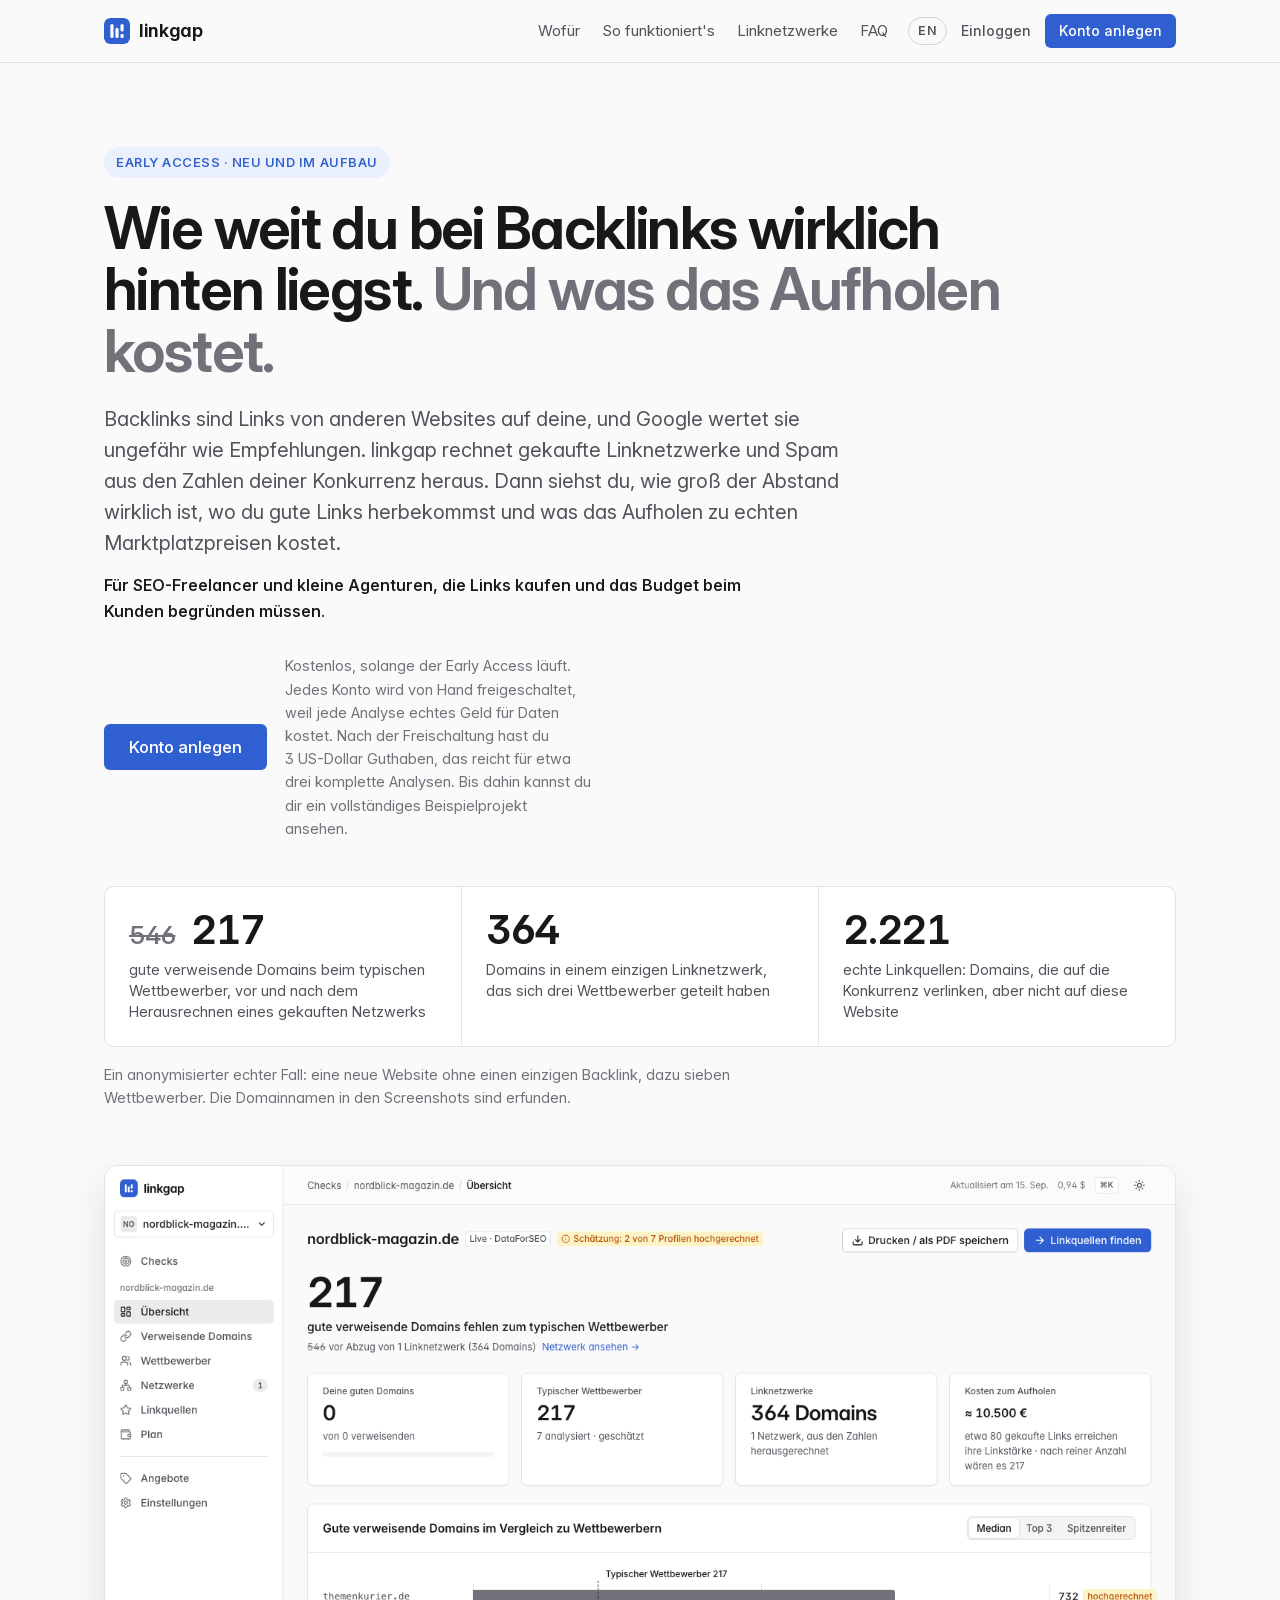
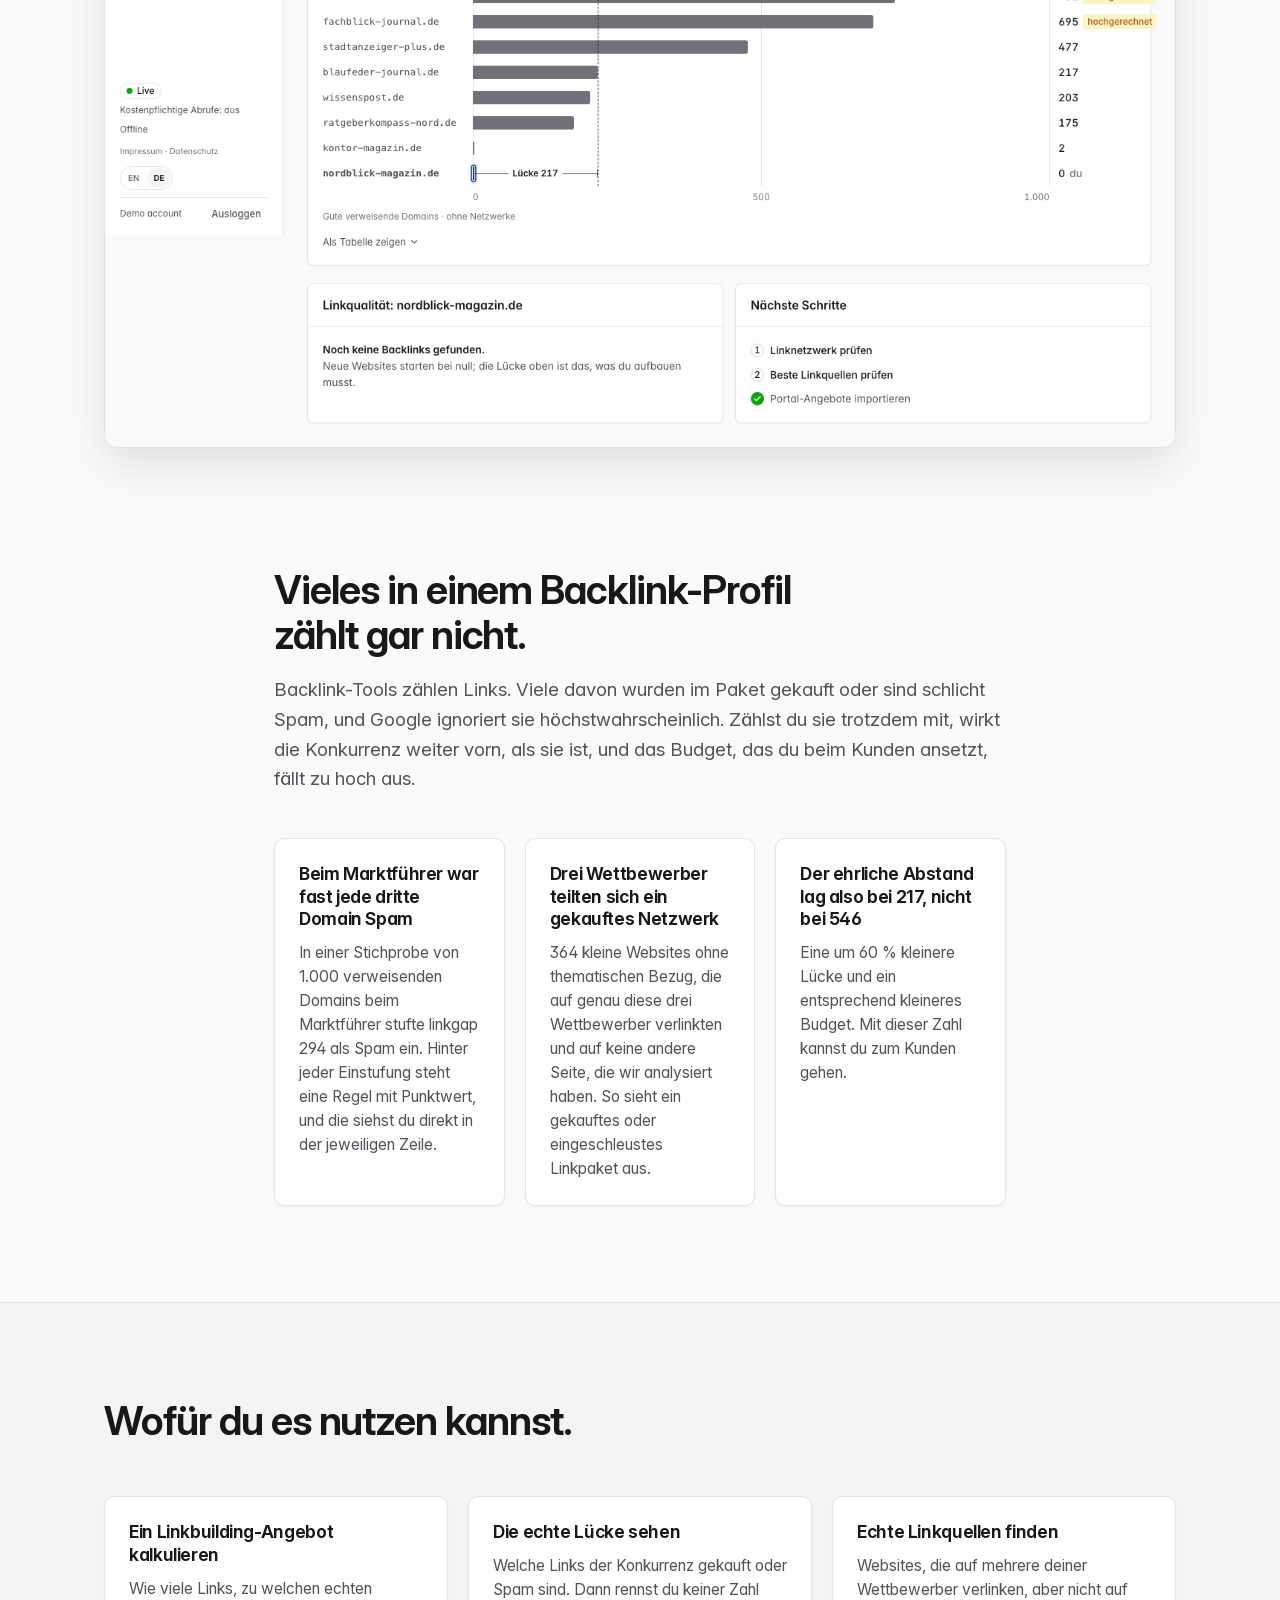
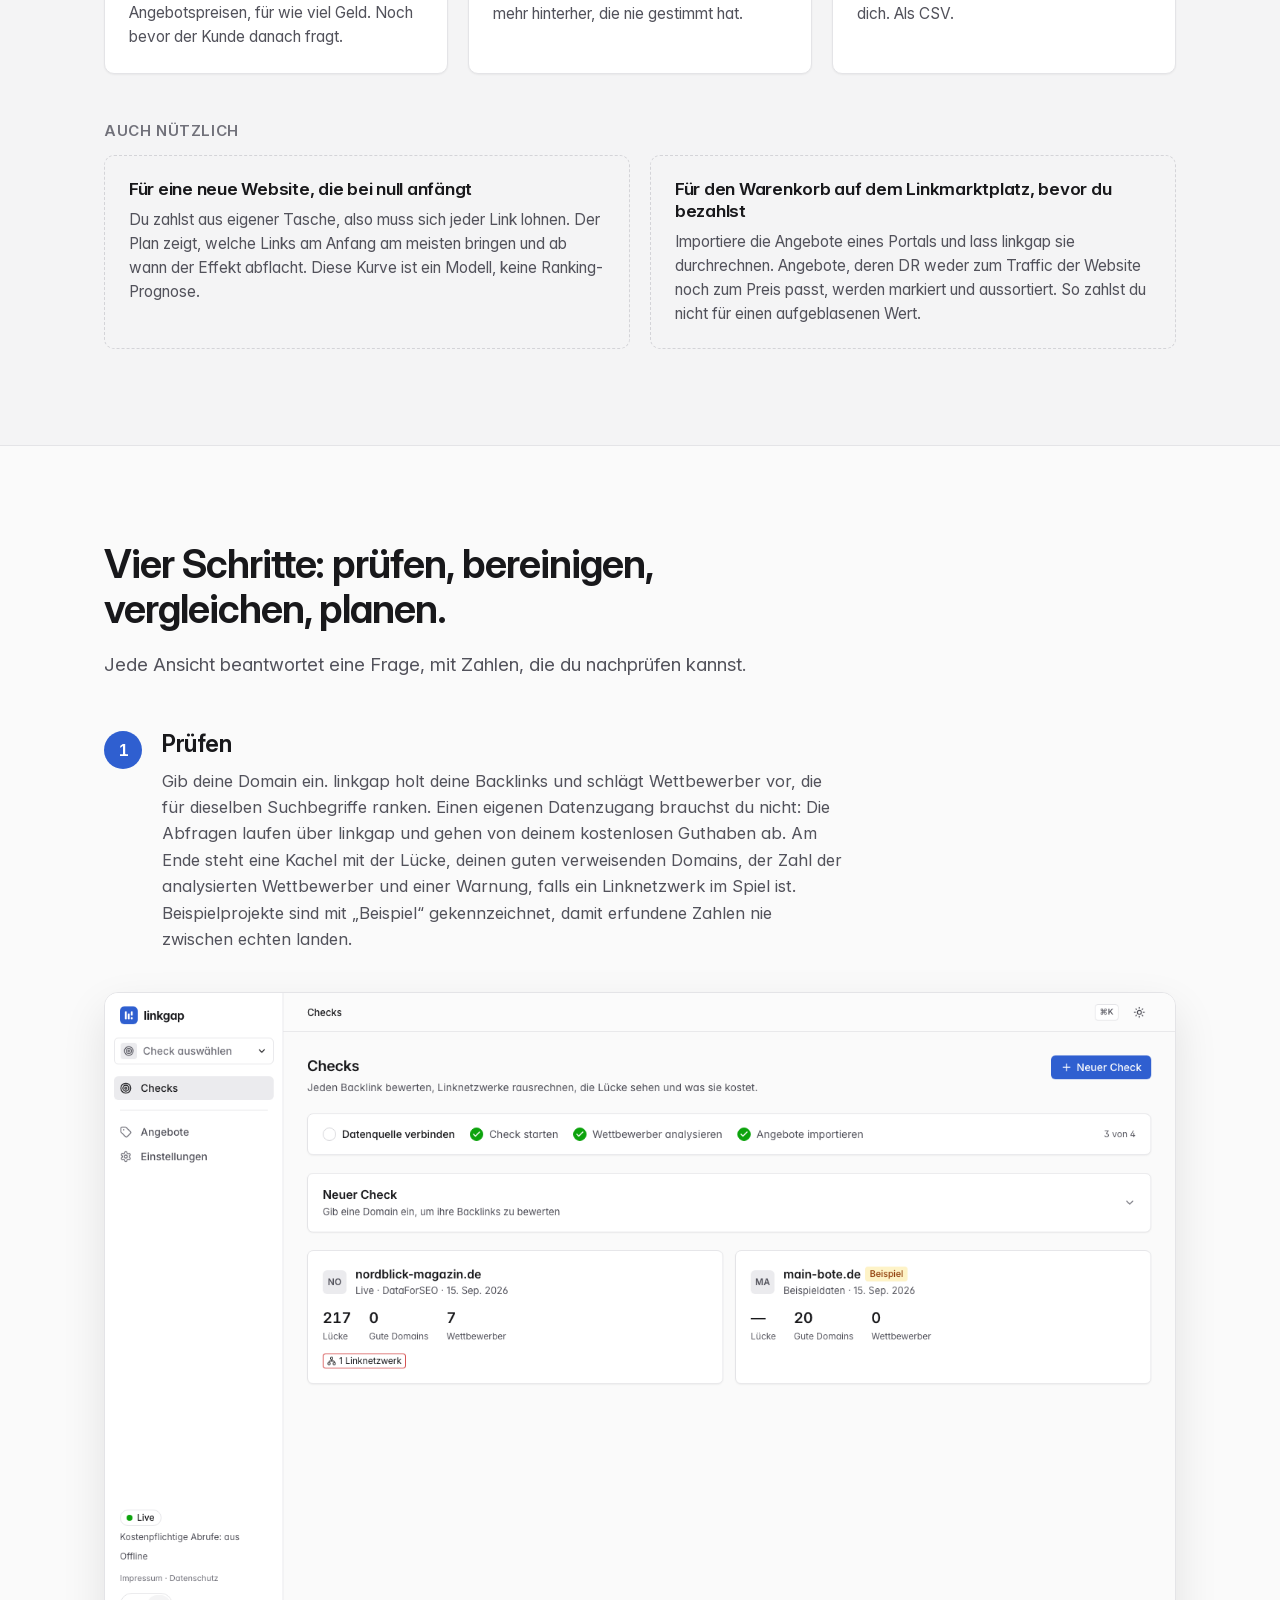
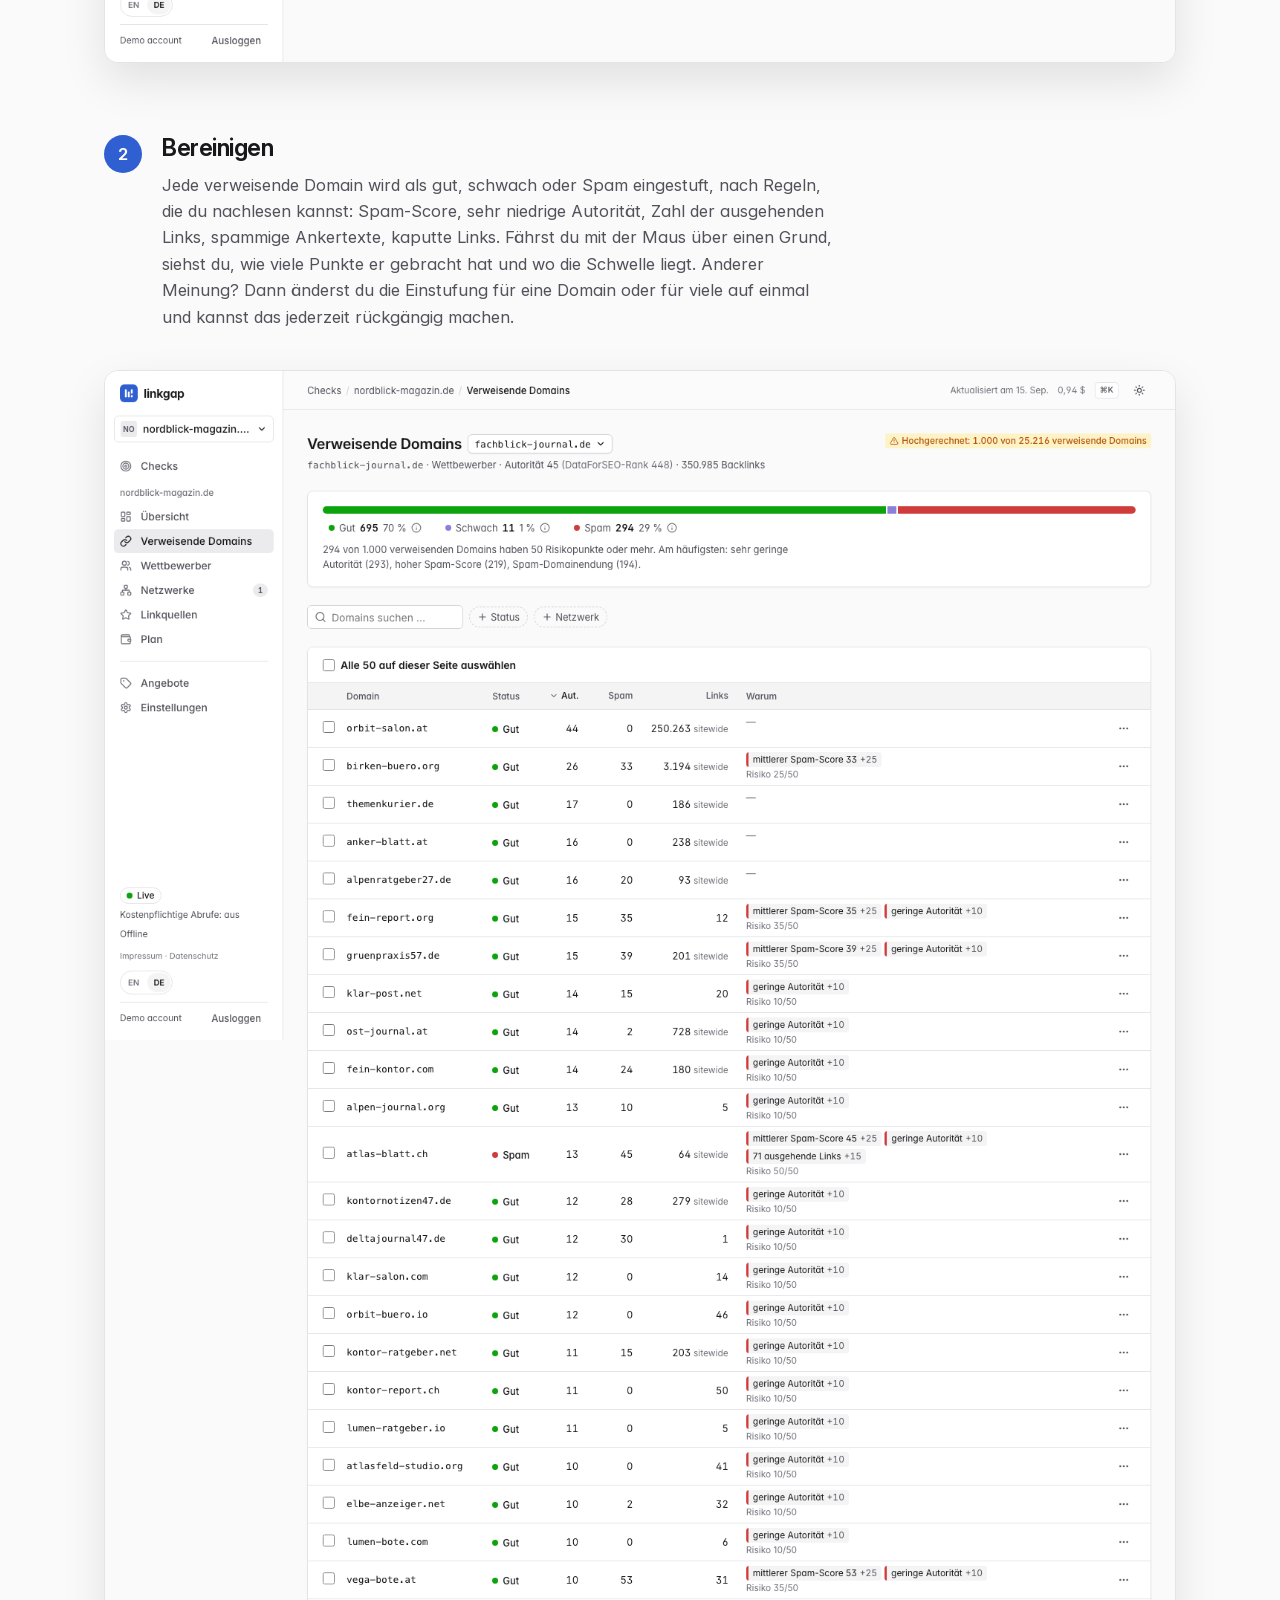
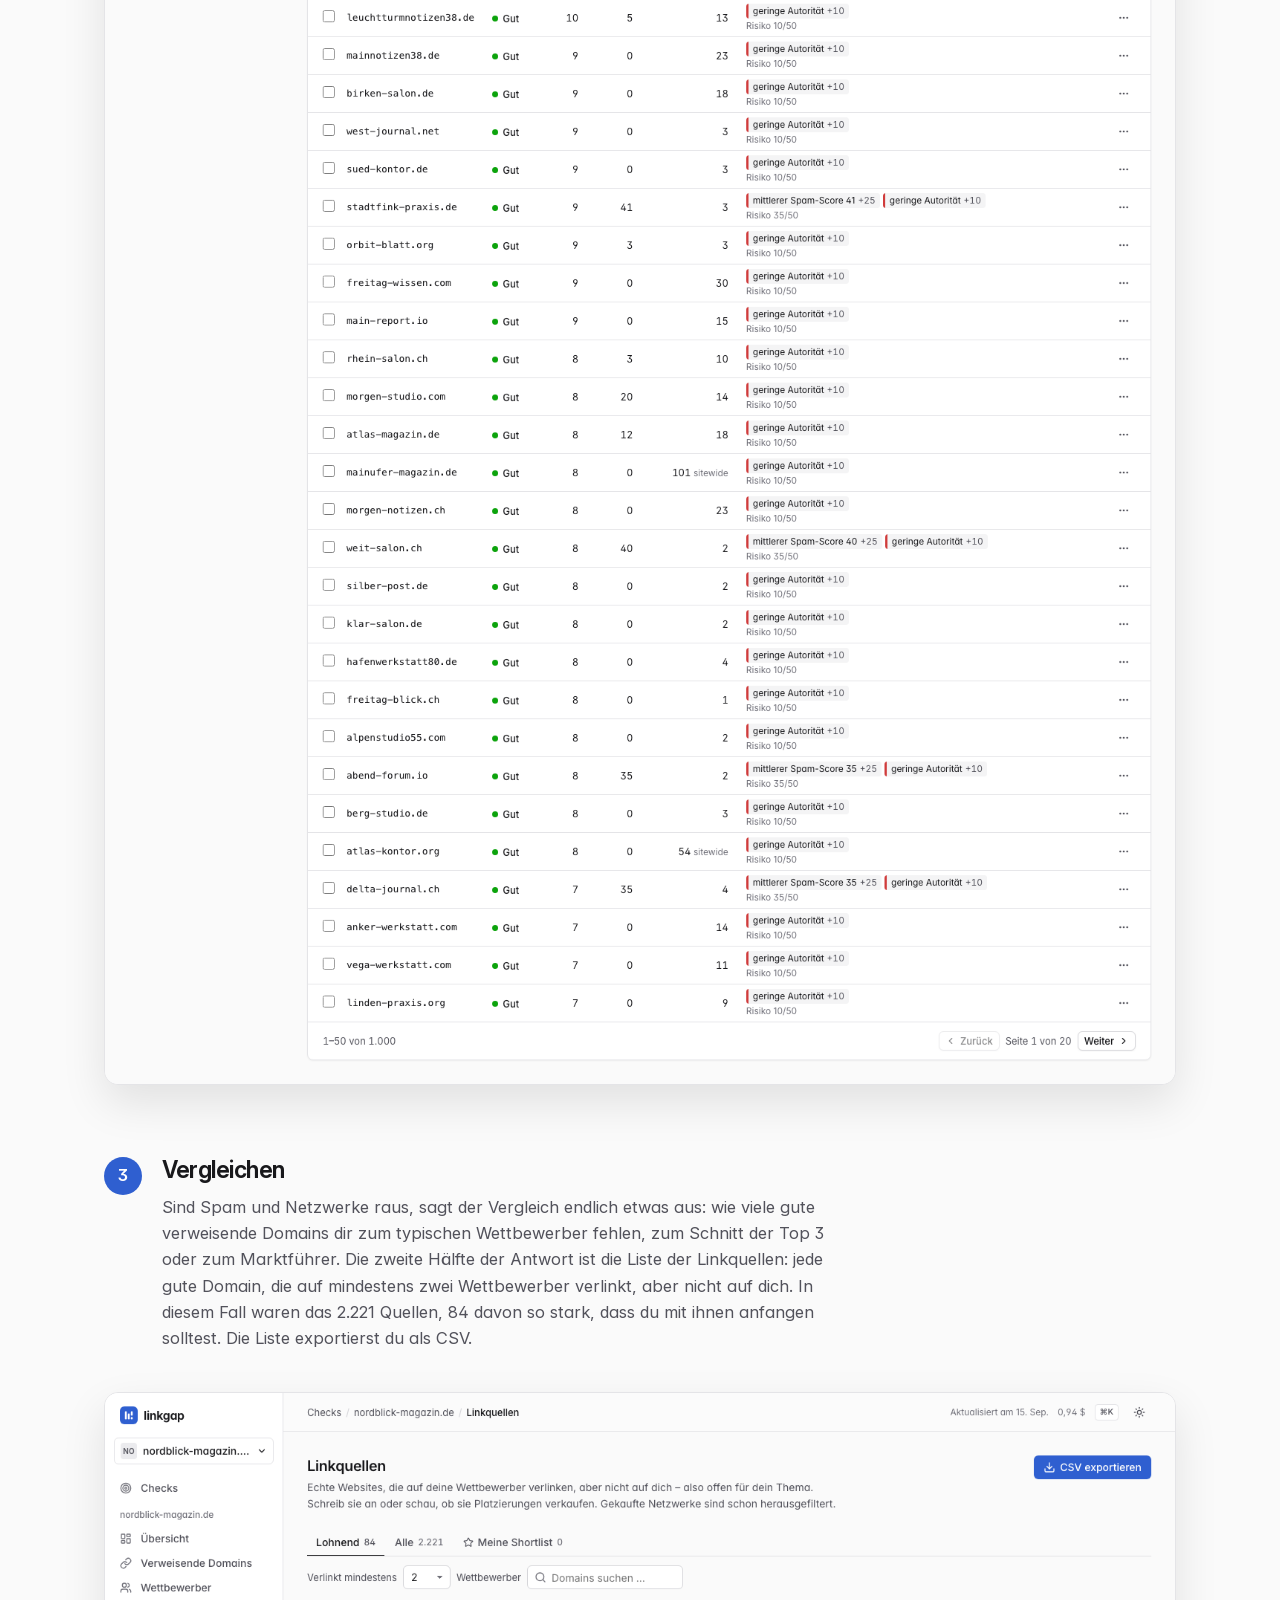
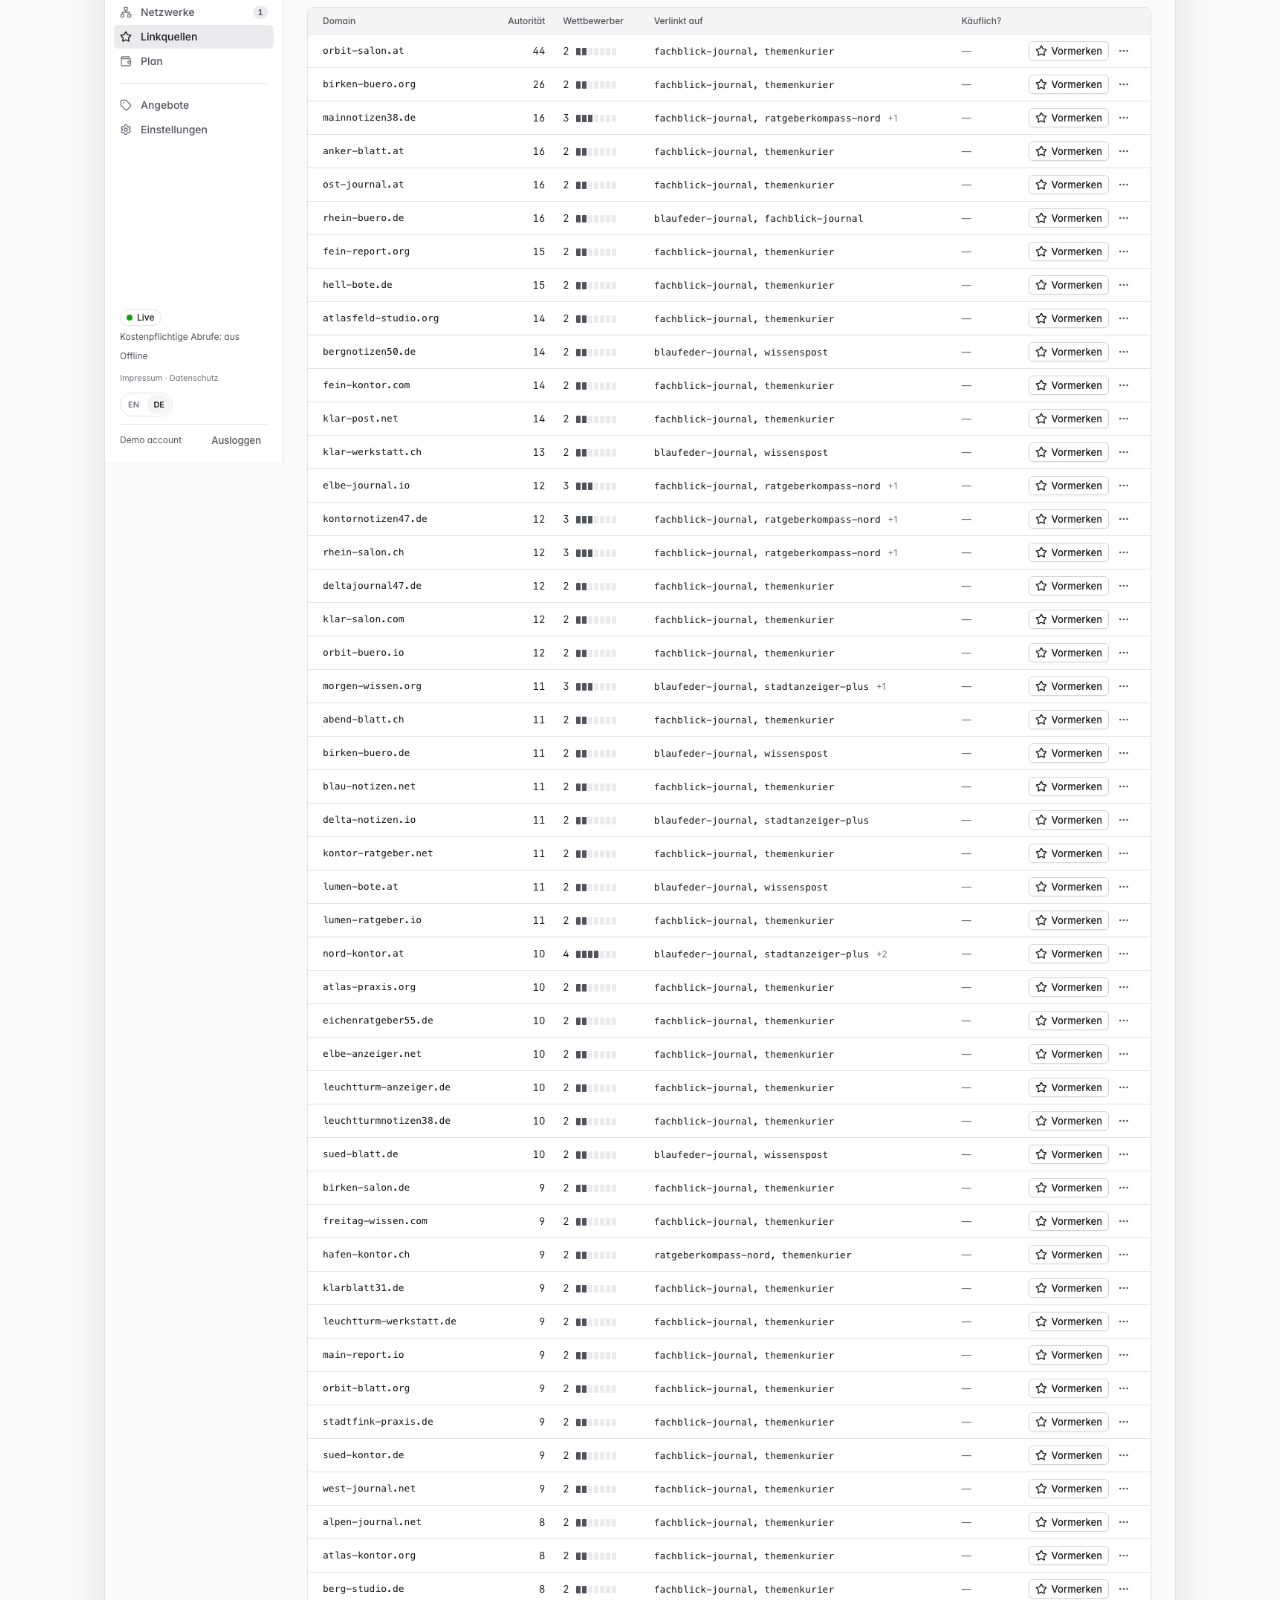
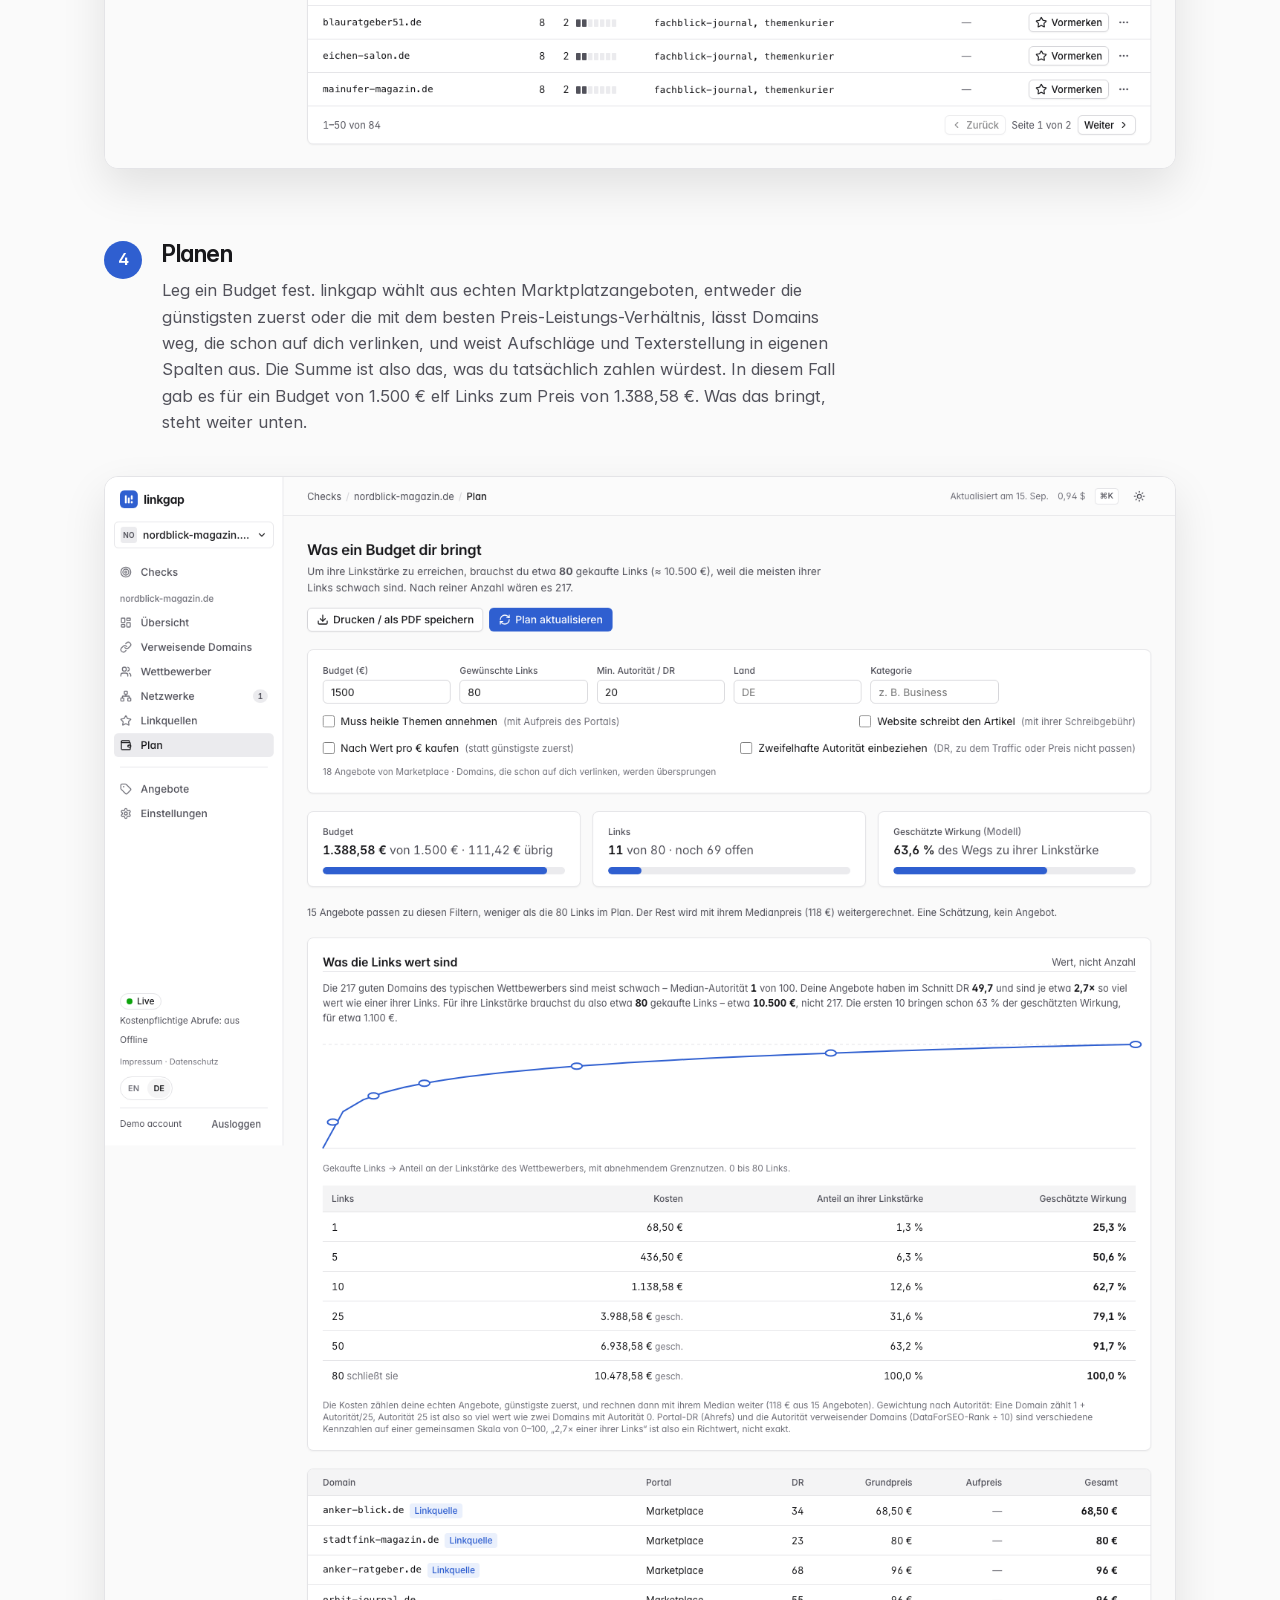
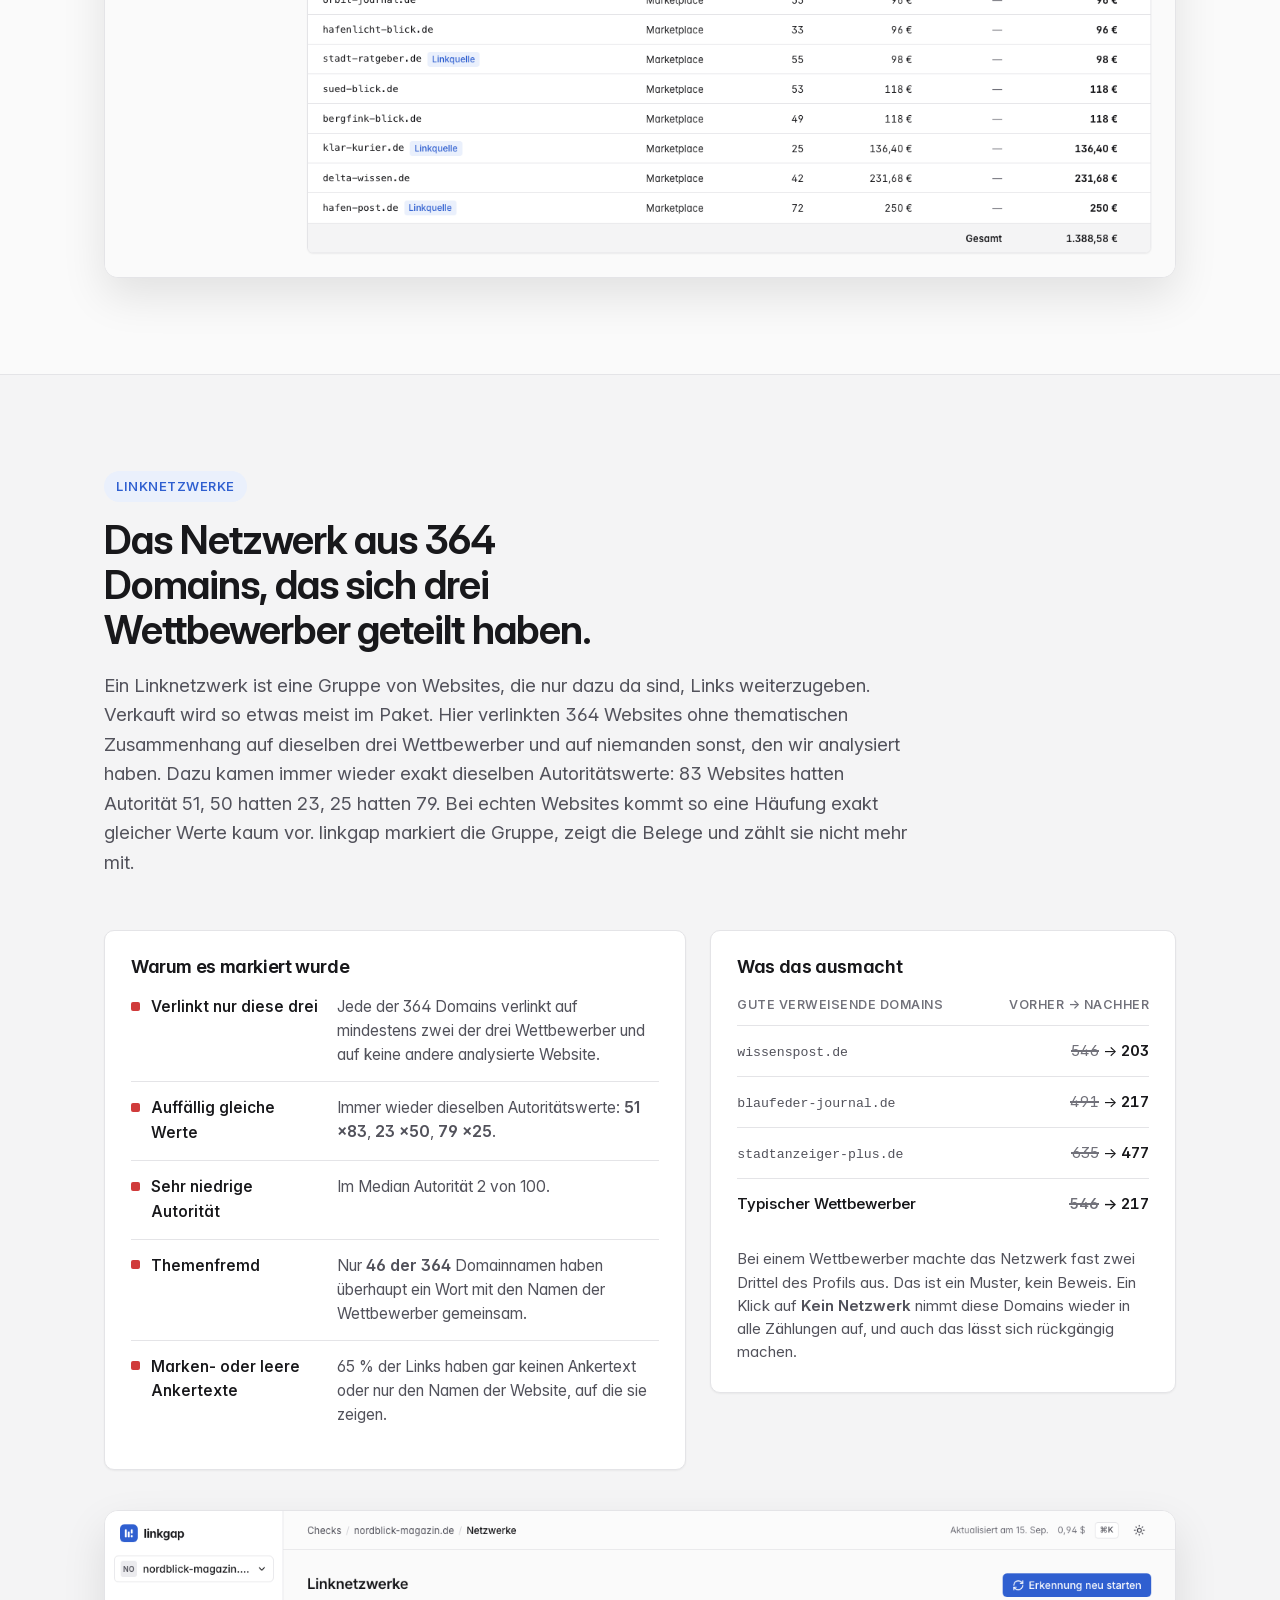
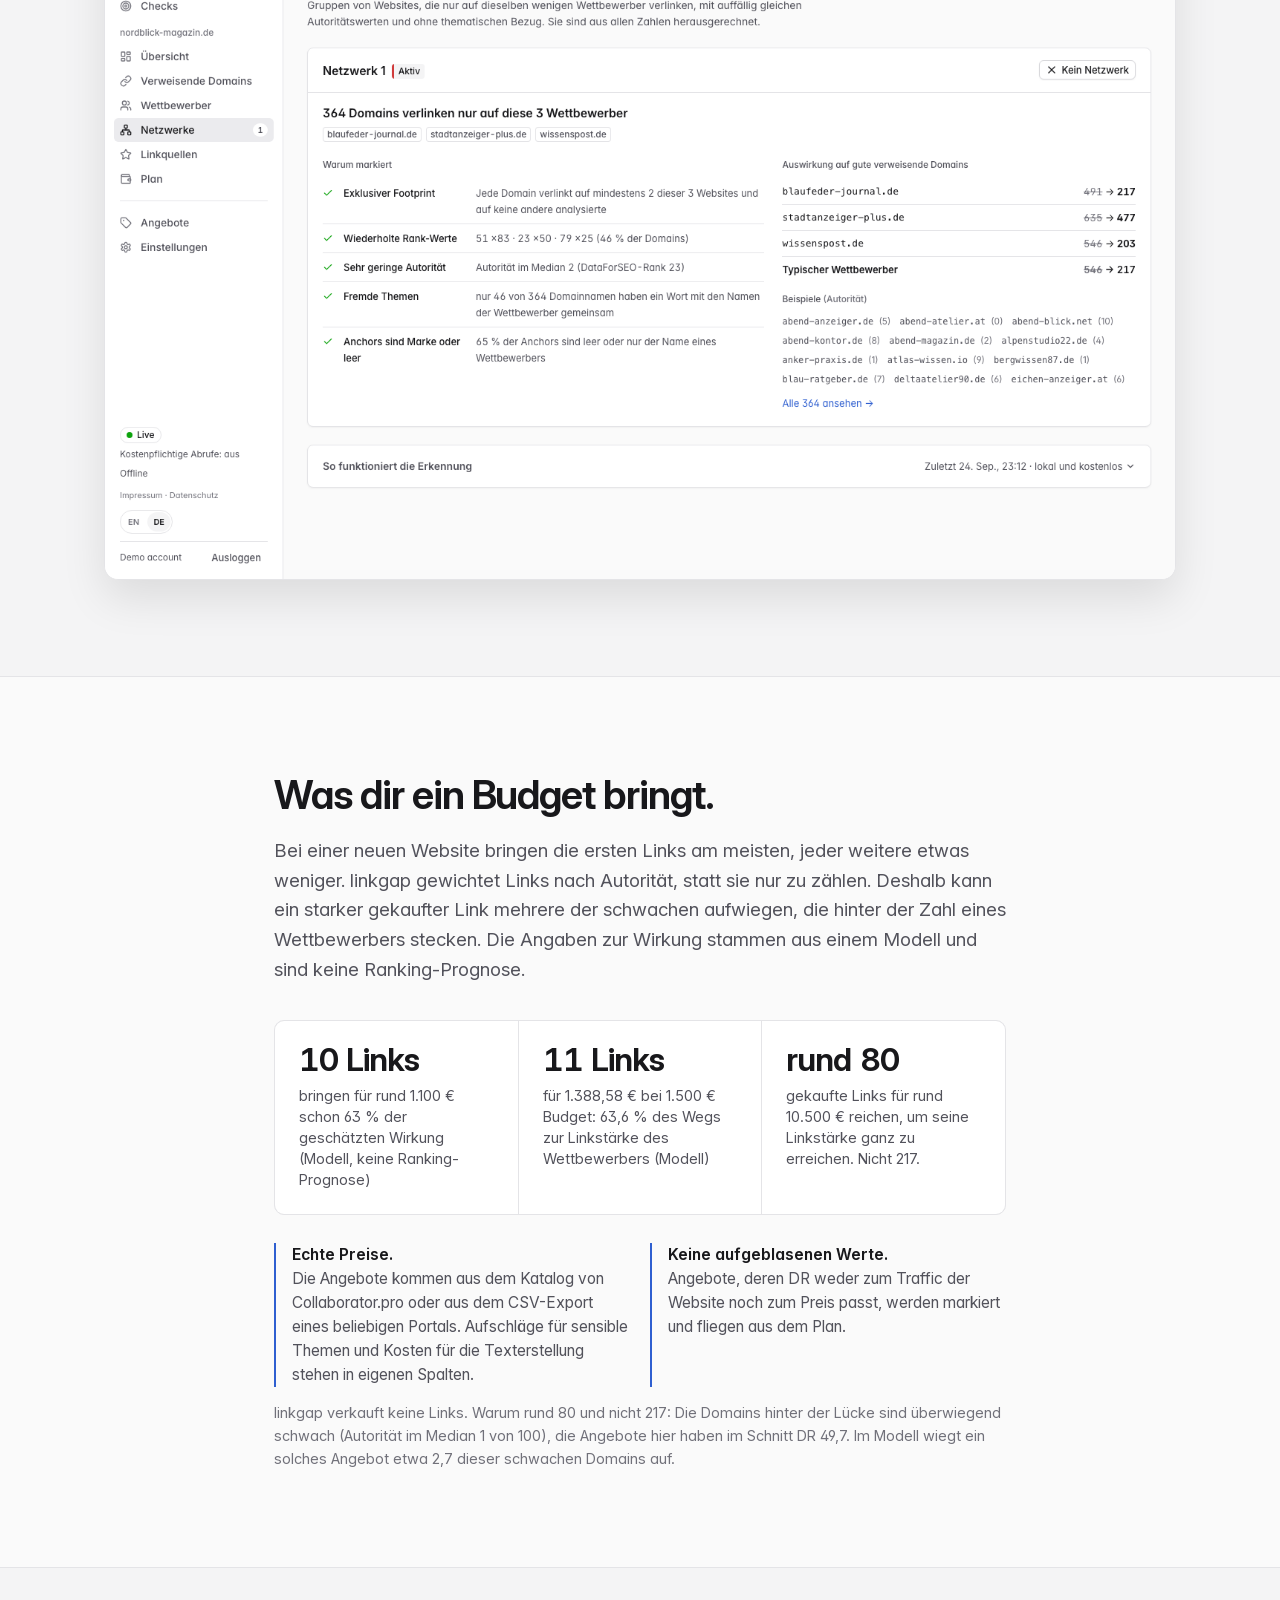
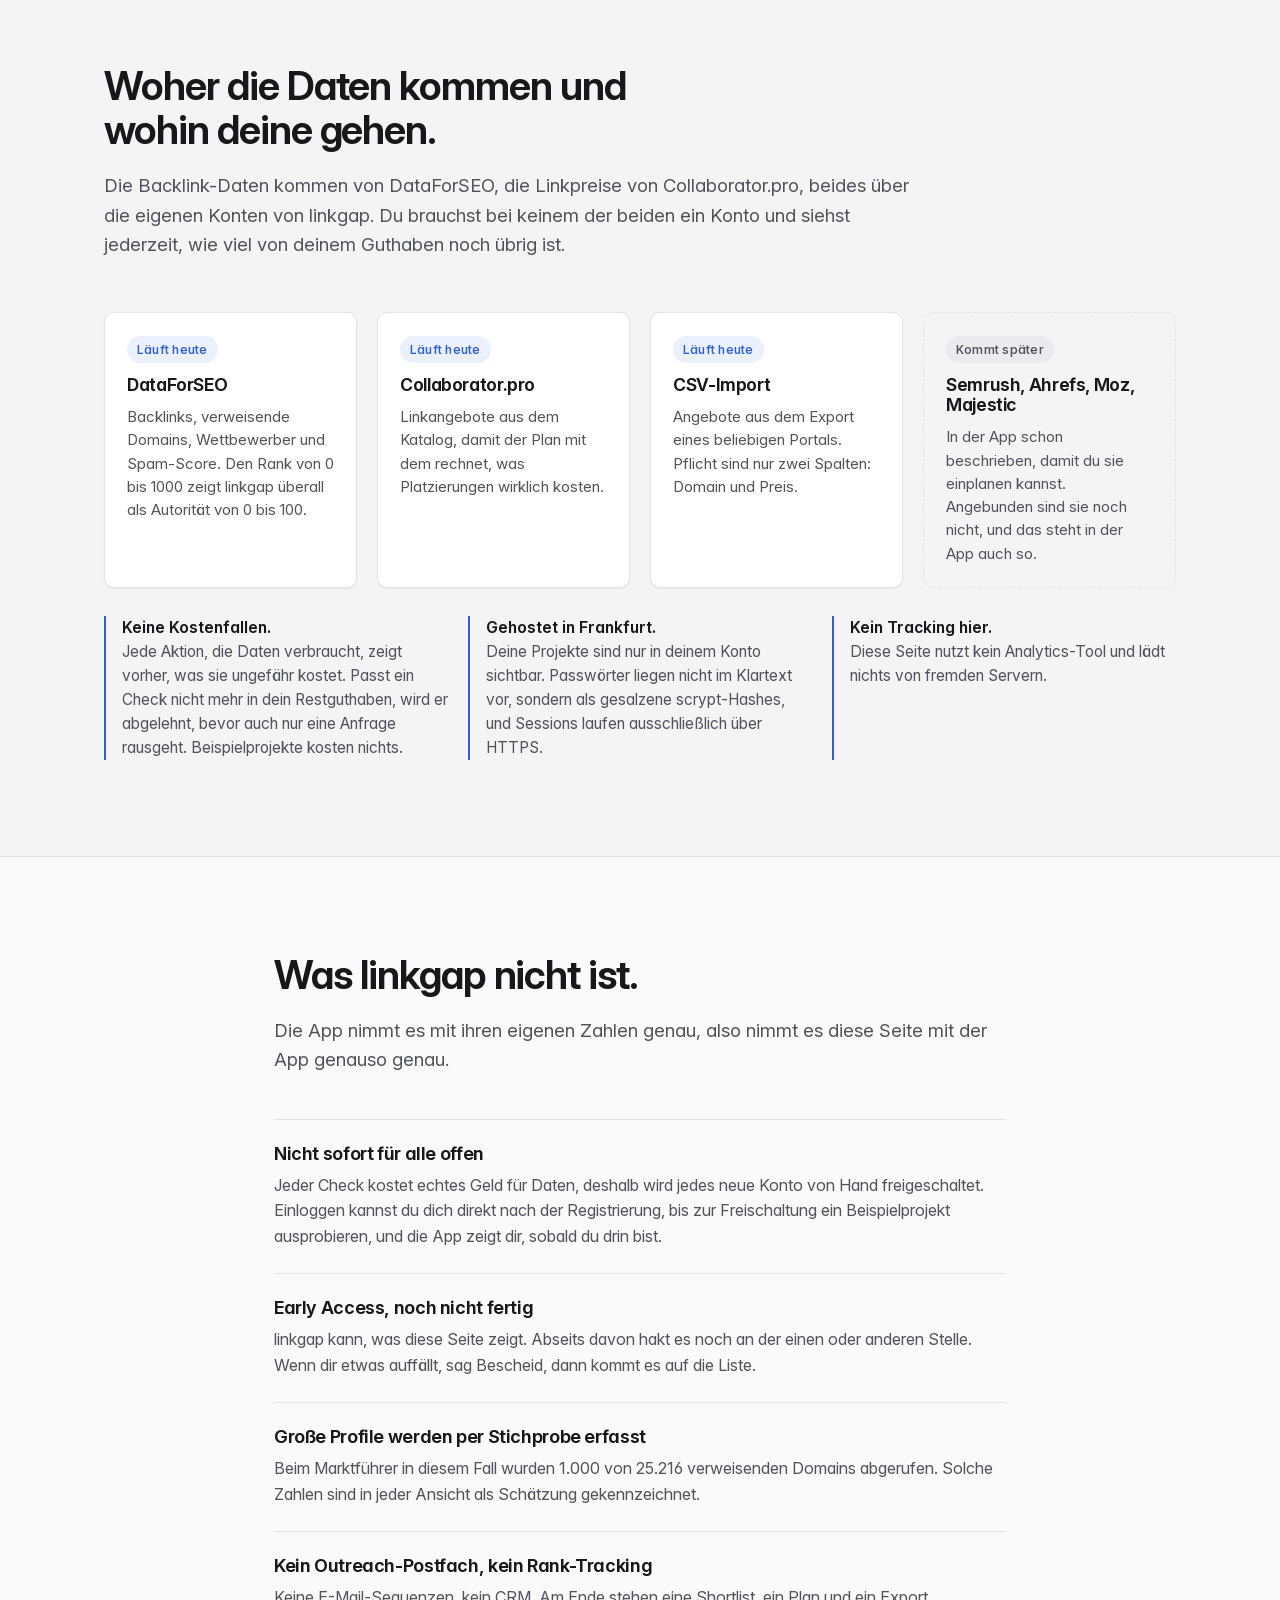
==== commit e27de745: "German screenshots on /de/, app now also in German Co-Authored-By: Claude Opus 5.5 <noreply@anthropi" ====
--- a/de/index.html
+++ b/de/index.html
@@ -11,7 +11,7 @@
 <meta property="og:type" content="website">
 <meta property="og:title" content="linkgap: deine echte Backlink-Lücke und was das Aufholen kostet">
 <meta property="og:description" content="Gekaufte Linknetzwerke und Spam raus aus den Backlink-Zahlen der Konkurrenz. Übrig bleibt dein echter Rückstand, und linkgap rechnet dir vor, was das Aufholen mit echten Marktplatzangeboten kostet.">
-<meta property="og:image" content="https://linkgap.app/img/overview-light.png">
+<meta property="og:image" content="https://linkgap.app/img/overview-de-light.png">
 <link rel="canonical" href="https://linkgap.app/de/">
 <link rel="alternate" hreflang="en" href="https://linkgap.app/">
 <link rel="alternate" hreflang="de" href="https://linkgap.app/de/">
@@ -51,8 +51,8 @@
     </nav>
     <span class="header-actions">
       <a class="lang-switch" href="/" hreflang="en" lang="en" aria-label="English version">EN</a>
-      <a class="header-signin" href="https://app.linkgap.app/login">Einloggen</a>
-      <a class="btn btn-primary btn-sm" href="https://app.linkgap.app/register">Konto anlegen</a>
+      <a class="header-signin" href="https://app.linkgap.app/login?lang=de">Einloggen</a>
+      <a class="btn btn-primary btn-sm" href="https://app.linkgap.app/register?lang=de">Konto anlegen</a>
     </span>
   </div>
 </header>
@@ -74,12 +74,12 @@
         Für SEO-Freelancer und kleine Agenturen, die Links kaufen und das Budget beim Kunden begründen müssen.
       </p>
       <div class="cta-row">
-        <a class="btn btn-primary btn-lg" href="https://app.linkgap.app/register">Konto anlegen</a>
+        <a class="btn btn-primary btn-lg" href="https://app.linkgap.app/register?lang=de">Konto anlegen</a>
         <p class="cta-note">
           Kostenlos, solange der Early Access läuft. Jedes Konto wird von Hand freigeschaltet, weil jede
           Analyse echtes Geld für Daten kostet. Nach der Freischaltung hast du 3&nbsp;US-Dollar Guthaben,
           das reicht für etwa drei komplette Analysen. Bis dahin kannst du dir ein vollständiges
-          Beispielprojekt ansehen. Die App selbst ist bisher nur auf Englisch.
+          Beispielprojekt ansehen.
         </p>
       </div>
 
@@ -104,8 +104,8 @@
 
       <figure class="shot shot-hero">
         <picture>
-          <source srcset="../img/overview-dark.png" media="(prefers-color-scheme: dark)">
-          <img src="../img/overview-light.png" width="1440" height="1185" decoding="async" fetchpriority="high"
+          <source srcset="../img/overview-de-dark.png" media="(prefers-color-scheme: dark)">
+          <img src="../img/overview-de-light.png" width="1440" height="1185" decoding="async" fetchpriority="high"
                alt="Die Übersicht in linkgap für nordblick-magazin.de: 217 gute verweisende Domains Rückstand auf den typischen Wettbewerber, daneben durchgestrichen die 546, die es vor dem Herausrechnen eines Linknetzwerks mit 364 Domains waren. Vier Kacheln zeigen deine guten Domains (0), den typischen Wettbewerber (217), Linknetzwerke (364 Domains) und die Kosten fürs Aufholen: rund 10.500 €, weil etwa 80 gekaufte Links die Linkstärke seiner 217 Domains erreichen. Darunter ein Balkendiagramm, das sieben Wettbewerber mit einer gestrichelten Medianlinie bei 217 vergleicht.">
         </picture>
       </figure>
@@ -211,16 +211,16 @@
                 dieselben Suchbegriffe ranken. Einen eigenen Datenzugang brauchst du nicht: Die Abfragen
                 laufen über linkgap und gehen von deinem kostenlosen Guthaben ab. Am Ende steht eine Kachel
                 mit der Lücke, deinen guten verweisenden Domains, der Zahl der analysierten Wettbewerber und einer
-                Warnung, falls ein Linknetzwerk im Spiel ist. Beispielprojekte sind mit „Sample“
+                Warnung, falls ein Linknetzwerk im Spiel ist. Beispielprojekte sind mit „Beispiel“
                 gekennzeichnet, damit erfundene Zahlen nie zwischen echten landen.
               </p>
             </div>
           </div>
           <figure class="shot">
             <picture>
-              <source srcset="../img/checks-dark.png" media="(prefers-color-scheme: dark)">
-              <img src="../img/checks-light.png" width="1440" height="900" loading="lazy" decoding="async"
-                   alt="Die Check-Übersicht in linkgap: eine Einrichtungs-Checkliste mit drei von vier erledigten Schritten, eine Kachel für einen neuen Check und zwei Projektkacheln. nordblick-magazin.de zeigt Lücke 217, 0 gute Domains, 7 Wettbewerber und den Hinweis auf 1 Linknetzwerk, ein Beispielprojekt ist orange als „Sample“ markiert.">
+              <source srcset="../img/checks-de-dark.png" media="(prefers-color-scheme: dark)">
+              <img src="../img/checks-de-light.png" width="1440" height="900" loading="lazy" decoding="async"
+                   alt="Die Check-Übersicht in linkgap: eine Einrichtungs-Checkliste mit drei von vier erledigten Schritten, eine Kachel für einen neuen Check und zwei Projektkacheln. nordblick-magazin.de zeigt Lücke 217, 0 gute Domains, 7 Wettbewerber und den Hinweis auf 1 Linknetzwerk, ein Beispielprojekt ist orange als „Beispiel“ markiert.">
             </picture>
           </figure>
         </li>
@@ -241,8 +241,8 @@
           </div>
           <figure class="shot">
             <picture>
-              <source srcset="../img/domains-dark.png" media="(prefers-color-scheme: dark)">
-              <img src="../img/domains-light.png" width="1440" height="3089" loading="lazy" decoding="async"
+              <source srcset="../img/domains-de-dark.png" media="(prefers-color-scheme: dark)">
+              <img src="../img/domains-de-light.png" width="1440" height="3113" loading="lazy" decoding="async"
                    alt="Die Ansicht der verweisenden Domains für den Marktführer fachblick-journal.de: ein Qualitätsbalken mit 695 gut (70 %), 11 schwach und 294 Spam (29 %), ein orangefarbener Hinweis, dass 1.000 von 25.216 verweisenden Domains als Stichprobe abgerufen wurden, und eine Tabelle, in der jede Zeile ihre Gründe als Chips zeigt, etwa mittlerer Spam-Score 45 (plus 25 Punkte) und sehr niedrige Autorität (plus 20 Punkte).">
             </picture>
           </figure>
@@ -264,9 +264,9 @@
           </div>
           <figure class="shot">
             <picture>
-              <source srcset="../img/sources-dark.png" media="(prefers-color-scheme: dark)">
-              <img src="../img/sources-light.png" width="1440" height="2658" loading="lazy" decoding="async"
-                   alt="Die Ansicht der Linkquellen mit den Reitern „Worth chasing“ (84), „All“ (2.221) und „My shortlist“ (0) und einer Tabelle mit Domains: ihre Autorität, auf wie viele und auf welche Wettbewerber sie verlinken, ob sie auf einem Portal zu kaufen sind, und in jeder Zeile ein Button „Shortlist“ zum Vormerken.">
+              <source srcset="../img/sources-de-dark.png" media="(prefers-color-scheme: dark)">
+              <img src="../img/sources-de-light.png" width="1440" height="2658" loading="lazy" decoding="async"
+                   alt="Die Ansicht der Linkquellen mit den Reitern „Lohnend“ (84), „Alle“ (2.221) und „Meine Shortlist“ (0) und einer Tabelle mit Domains: ihre Autorität, auf wie viele und auf welche Wettbewerber sie verlinken, ob sie auf einem Portal zu kaufen sind, und in jeder Zeile ein Button „Vormerken“.">
             </picture>
           </figure>
         </li>
@@ -287,9 +287,9 @@
           </div>
           <figure class="shot">
             <picture>
-              <source srcset="../img/plan-dark.png" media="(prefers-color-scheme: dark)">
-              <img src="../img/plan-light.png" width="1440" height="1773" loading="lazy" decoding="async"
-                   alt="Die Planungsansicht „What a budget buys you“: Etwa 80 gekaufte Links erreichen die Linkstärke des Wettbewerbers, für rund 10.500 €. Drei Anzeigen zeigen ein Budget von 1.388,58 € von 1.500 €, 11 von 80 Links und eine geschätzte Wirkung von 63,6 %. Darunter eine abflachende Kurve und eine Tabelle von 1 Link für 68,50 € über 10 Links für 1.138,58 € mit 62,7 % bis zu 80 Links für rund 10.500 € mit 100 %, dazu die Liste der 11 gekauften Angebote mit DR, Grundpreis, Aufschlag und Gesamtpreis.">
+              <source srcset="../img/plan-de-dark.png" media="(prefers-color-scheme: dark)">
+              <img src="../img/plan-de-light.png" width="1440" height="1885" loading="lazy" decoding="async"
+                   alt="Die Planungsansicht „Was ein Budget dir bringt“: Etwa 80 gekaufte Links erreichen die Linkstärke des Wettbewerbers, für rund 10.500 €. Drei Anzeigen zeigen ein Budget von 1.388,58 € von 1.500 €, 11 von 80 Links und eine geschätzte Wirkung von 63,6 %. Darunter eine abflachende Kurve und eine Tabelle von 1 Link für 68,50 € über 10 Links für 1.138,58 € mit 62,7 % bis zu 80 Links für rund 10.500 € mit 100 %, dazu die Liste der 11 gekauften Angebote mit DR, Grundpreis, Aufpreis und Gesamtpreis.">
             </picture>
           </figure>
         </li>
@@ -352,7 +352,7 @@
           </ul>
           <p class="ba-note">
             Bei einem Wettbewerber machte das Netzwerk fast zwei Drittel des Profils aus. Das ist ein Muster,
-            kein Beweis. Ein Klick auf <b lang="en">Not a network</b> („kein Netzwerk“) nimmt diese Domains
+            kein Beweis. Ein Klick auf <b>Kein Netzwerk</b> nimmt diese Domains
             wieder in alle Zählungen auf, und auch das lässt sich rückgängig machen.
           </p>
         </div>
@@ -360,9 +360,9 @@
 
       <figure class="shot">
         <picture>
-          <source srcset="../img/networks-dark.png" media="(prefers-color-scheme: dark)">
-          <img src="../img/networks-light.png" width="1440" height="900" loading="lazy" decoding="async"
-               alt="Die Ansicht der Linknetzwerke mit Netzwerk 1, als aktiv markiert: 364 Domains verlinken nur auf diese 3 Wettbewerber. Daneben die Begründung mit exklusivem Footprint, wiederholten Rank-Werten, sehr niedriger Autorität, fremden Themen und Marken- oder leeren Ankern, eine Vorher-nachher-Tabelle der guten verweisenden Domains je Wettbewerber, in der der Median von 546 auf 217 fällt, Beispiel-Domains aus dem Netzwerk und ein Button „Not a network“.">
+          <source srcset="../img/networks-de-dark.png" media="(prefers-color-scheme: dark)">
+          <img src="../img/networks-de-light.png" width="1440" height="900" loading="lazy" decoding="async"
+               alt="Die Ansicht der Linknetzwerke mit Netzwerk 1, als aktiv markiert: 364 Domains verlinken nur auf diese 3 Wettbewerber. Daneben die Begründung mit exklusivem Footprint, wiederholten Rank-Werten, sehr niedriger Autorität, fremden Themen und Marken- oder leeren Ankern, eine Vorher-nachher-Tabelle der guten verweisenden Domains je Wettbewerber, in der der Median von 546 auf 217 fällt, Beispiel-Domains aus dem Netzwerk und ein Button „Kein Netzwerk“.">
         </picture>
       </figure>
     </div>
@@ -474,10 +474,6 @@
           <h3>Kein Outreach-Postfach, kein Rank-Tracking</h3>
           <p>Keine E-Mail-Sequenzen, kein CRM. Am Ende stehen eine Shortlist, ein Plan und ein Export.</p>
         </li>
-        <li>
-          <h3>Die App gibt es (noch) nur auf Englisch</h3>
-          <p>Diese Seite gibt es auf Deutsch, die App selbst bisher nur auf Englisch. Das Glossar unten übersetzt die Begriffe, die dir dort begegnen.</p>
-        </li>
       </ul>
     </div>
   </section>
@@ -486,30 +482,30 @@
   <section class="section section-alt" id="words">
     <div class="wrap narrow">
       <h2>Begriffe, die dir in der App begegnen.</h2>
-      <p class="section-lede">Was sie bedeuten und wie sie in der englischen App heißen.</p>
+      <p class="section-lede">Was sie bedeuten und wie sie in der englischen Version heißen.</p>
       <dl class="glossary">
         <div class="gl-row">
-          <dt>Verweisende Domains <span class="gl-label">in der App: <span lang="en">referring domains</span></span></dt>
+          <dt>Verweisende Domains <span class="gl-label">englisch: <span lang="en">referring domains</span></span></dt>
           <dd>Die verschiedenen Websites, die auf eine Seite verlinken. Zehn Links von derselben Website zählen als eine verweisende Domain.</dd>
         </div>
         <div class="gl-row">
-          <dt>Autorität und DR <span class="gl-label">in der App: <span lang="en">Authority, DR</span></span></dt>
+          <dt>Autorität und DR <span class="gl-label">englisch: <span lang="en">Authority, DR</span></span></dt>
           <dd>Autorität ist ein Stärkewert von 0 bis 100 für eine Website, berechnet aus den Daten von DataForSEO. DR (Domain Rating) ist ein ähnlicher Wert, mit dem Linkportale ihre Angebote bewerben. Beide hängen zusammen, sind aber nicht dasselbe.</dd>
         </div>
         <div class="gl-row">
-          <dt>Typischer Wettbewerber <span class="gl-label">in der App: <span lang="en">median</span></span></dt>
+          <dt>Typischer Wettbewerber <span class="gl-label">englisch: <span lang="en">median</span></span></dt>
           <dd>Der Wettbewerber in der Mitte, wenn man alle der Größe nach sortiert. Ein einzelner Riese oder Winzling verzerrt diesen Wert nicht.</dd>
         </div>
         <div class="gl-row">
-          <dt>Hochgerechnet <span class="gl-label">in der App: <span lang="en">sampled</span></span></dt>
+          <dt>Hochgerechnet <span class="gl-label">englisch: <span lang="en">sampled</span></span></dt>
           <dd>Bei sehr großen Profilen wird nur ein Teil abgerufen und die Gesamtzahl daraus geschätzt. linkgap kennzeichnet das immer.</dd>
         </div>
         <div class="gl-row">
-          <dt>Linkstärke <span class="gl-label">in der App: <span lang="en">link strength, link value</span></span></dt>
+          <dt>Linkstärke <span class="gl-label">englisch: <span lang="en">link strength, link value</span></span></dt>
           <dd>Links nach Autorität gewichtet statt einfach gezählt. So wiegt eine starke Website mehrere schwache auf.</dd>
         </div>
         <div class="gl-row">
-          <dt>Geschätzte Wirkung <span class="gl-label">in der App: <span lang="en">Estimated effect (model)</span></span></dt>
+          <dt>Geschätzte Wirkung <span class="gl-label">englisch: <span lang="en">Estimated effect (model)</span></span></dt>
           <dd>Wie nah dich eine Auswahl an Links an die Linkstärke eines Wettbewerbers heranbringt, auf einer Kurve, bei der die ersten Links am meisten zählen. Ein Modell, keine Ranking-Prognose.</dd>
         </div>
       </dl>
@@ -609,7 +605,7 @@
     <div class="wrap narrow center">
       <h2>Finde heraus, wie weit du wirklich hinten liegst.</h2>
       <p class="cta-row center-row">
-        <a class="btn btn-primary btn-lg" href="https://app.linkgap.app/register">Konto anlegen</a>
+        <a class="btn btn-primary btn-lg" href="https://app.linkgap.app/register?lang=de">Konto anlegen</a>
       </p>
       <p class="cta-note center-note">
         Jedes Konto wird von Hand freigeschaltet. Danach hast du 3&nbsp;US-Dollar Guthaben, genug für
@@ -637,9 +633,11 @@
     <p class="footer-note">
       Alle Zahlen stammen aus einem anonymisierten echten Fall vom September 2026. Die Platzierungspreise
       sind echte Marktplatzangebote, erfunden sind nur die Domainnamen in den Screenshots. Ansichten mit
-      ausgedachten Daten sind als „Sample“ gekennzeichnet, hier wie in der App.
+      ausgedachten Daten sind als „Beispiel“ gekennzeichnet, hier wie in der App.
     </p>
     <nav class="footer-links" aria-label="Rechtliches und Sprache">
+      <a href="/de/impressum.html">Impressum</a>
+      <a href="/de/datenschutz.html">Datenschutz</a>
       <a class="footer-mail" href="mailto:seeberger.solutions@gmail.com?subject=linkgap">seeberger.solutions@gmail.com</a>
       <a class="lang-switch" href="/" hreflang="en" lang="en" aria-label="English version">EN</a>
     </nav>
--- a/style.css
+++ b/style.css
@@ -829,3 +829,15 @@
   .btn-sm { padding: 0 10px; font-size: 13.5px; }
   .lang-switch { min-width: 30px; padding: 0 7px; }
 }
+
+/* Legal pages: Impressum and privacy policy */
+.legal h1 { font-size: clamp(28px, 4vw, 38px); margin: 0 0 18px; }
+.legal h2 { font-size: 18px; margin: 30px 0 8px; }
+.legal p, .legal li { color: var(--text-2); line-height: 1.65; }
+.legal p { margin: 0 0 14px; }
+.legal ul { padding-left: 20px; }
+.legal li { margin-bottom: 8px; }
+.legal strong { color: var(--text); }
+.legal code { font-size: 0.92em; }
+.legal-note { font-size: 14px; color: var(--text-3, var(--text-2)); }
+.legal a { overflow-wrap: anywhere; }
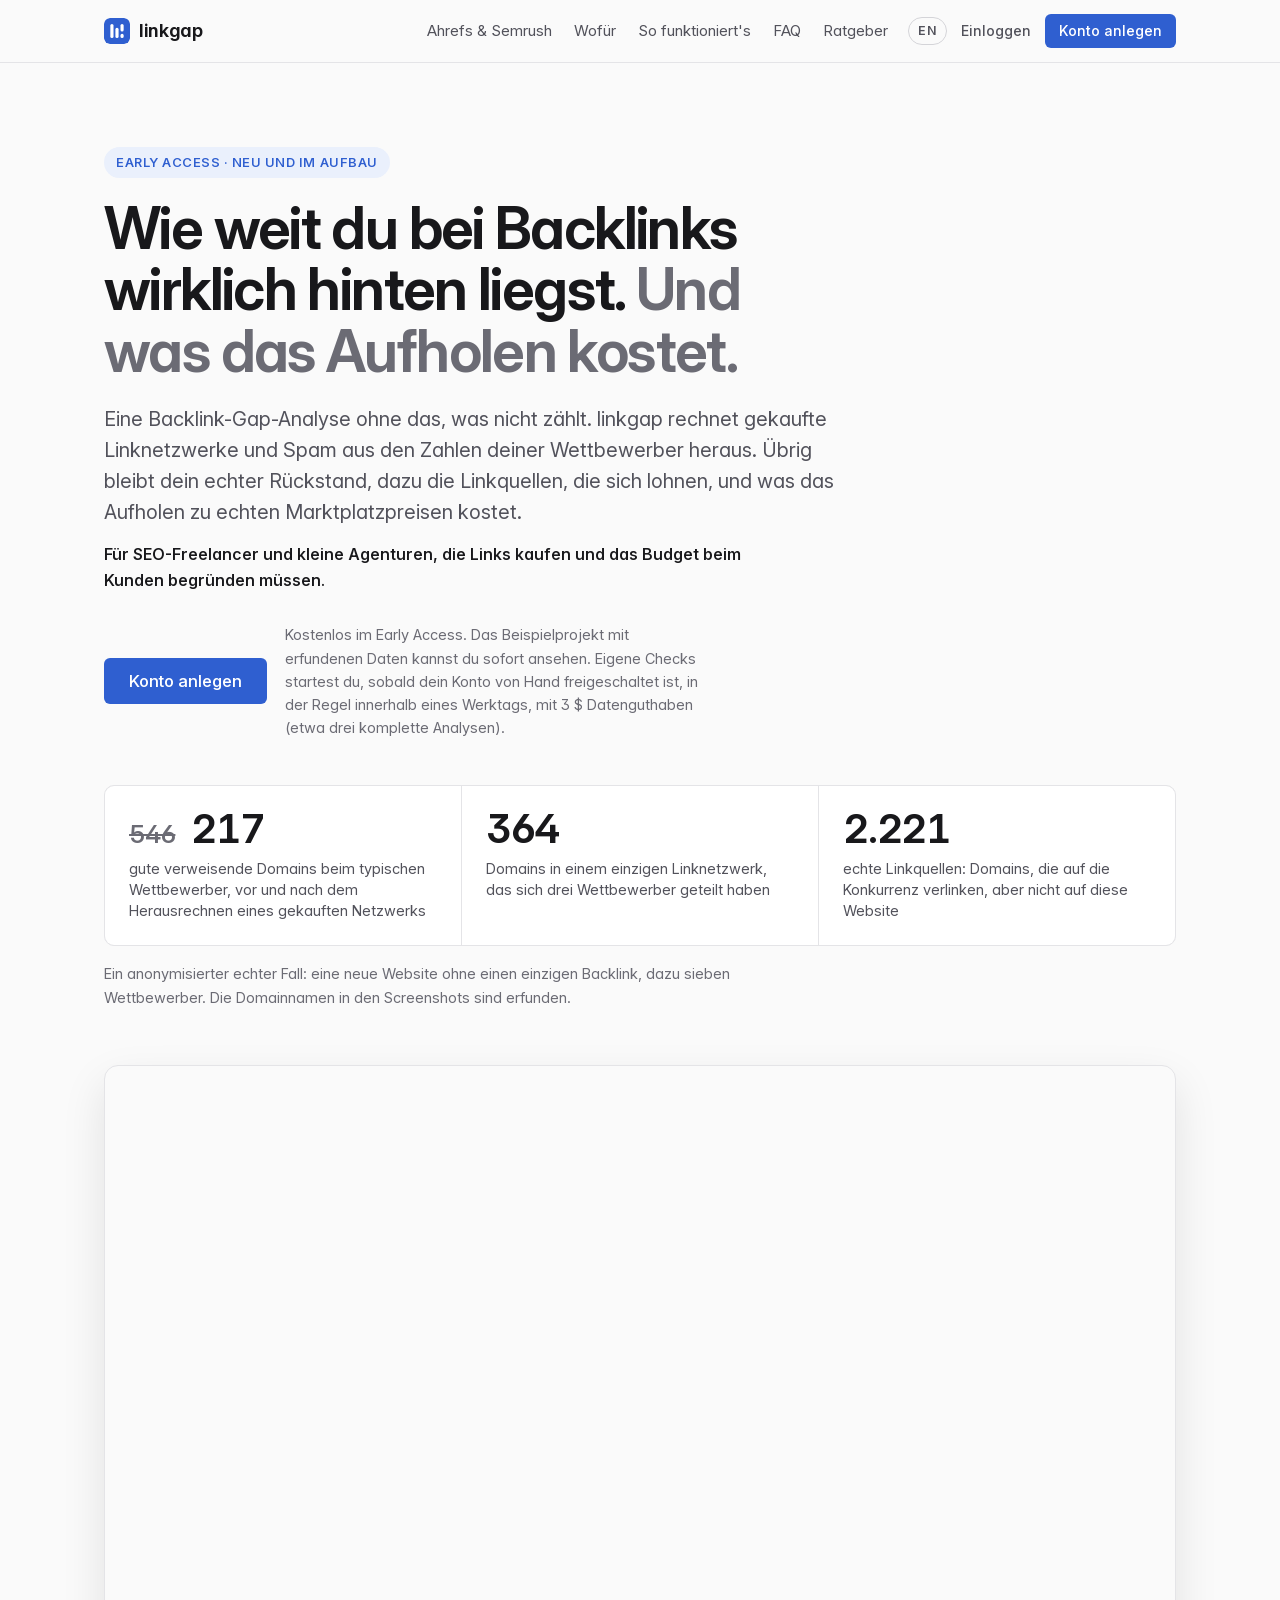
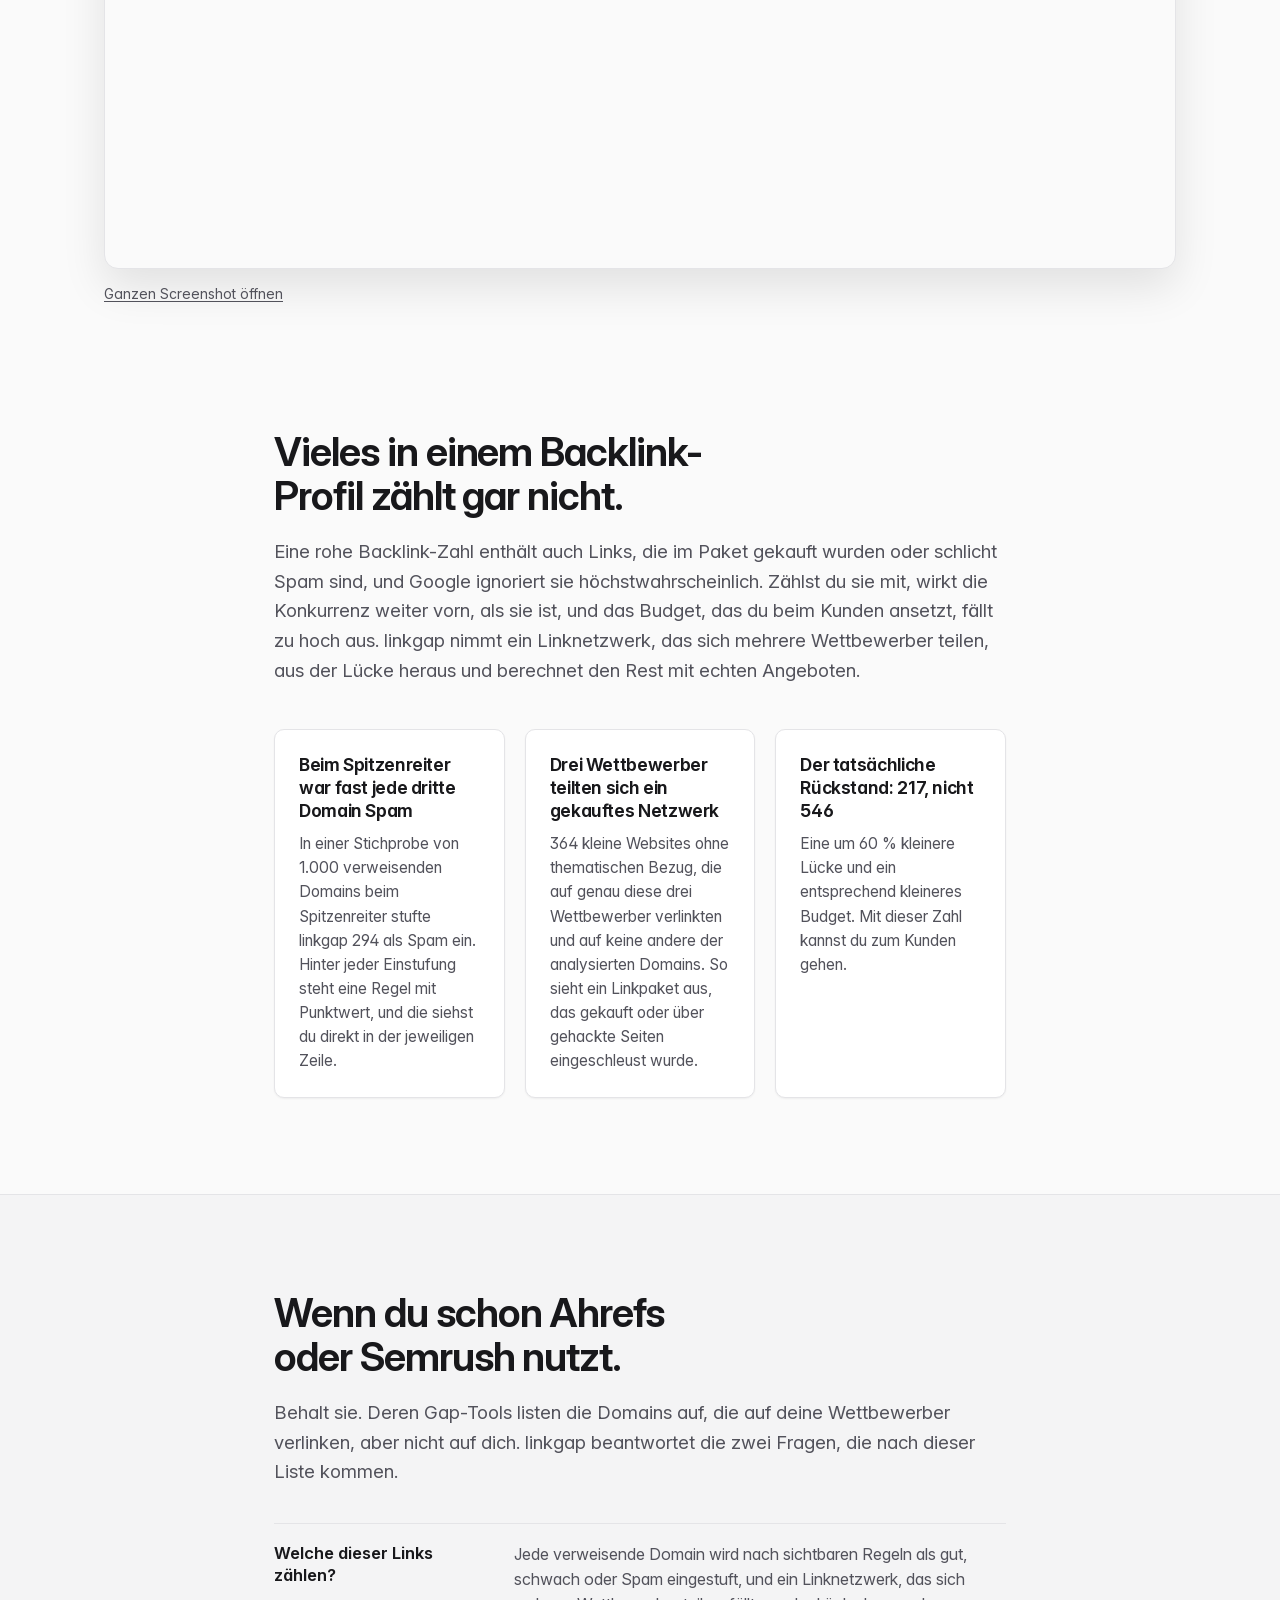
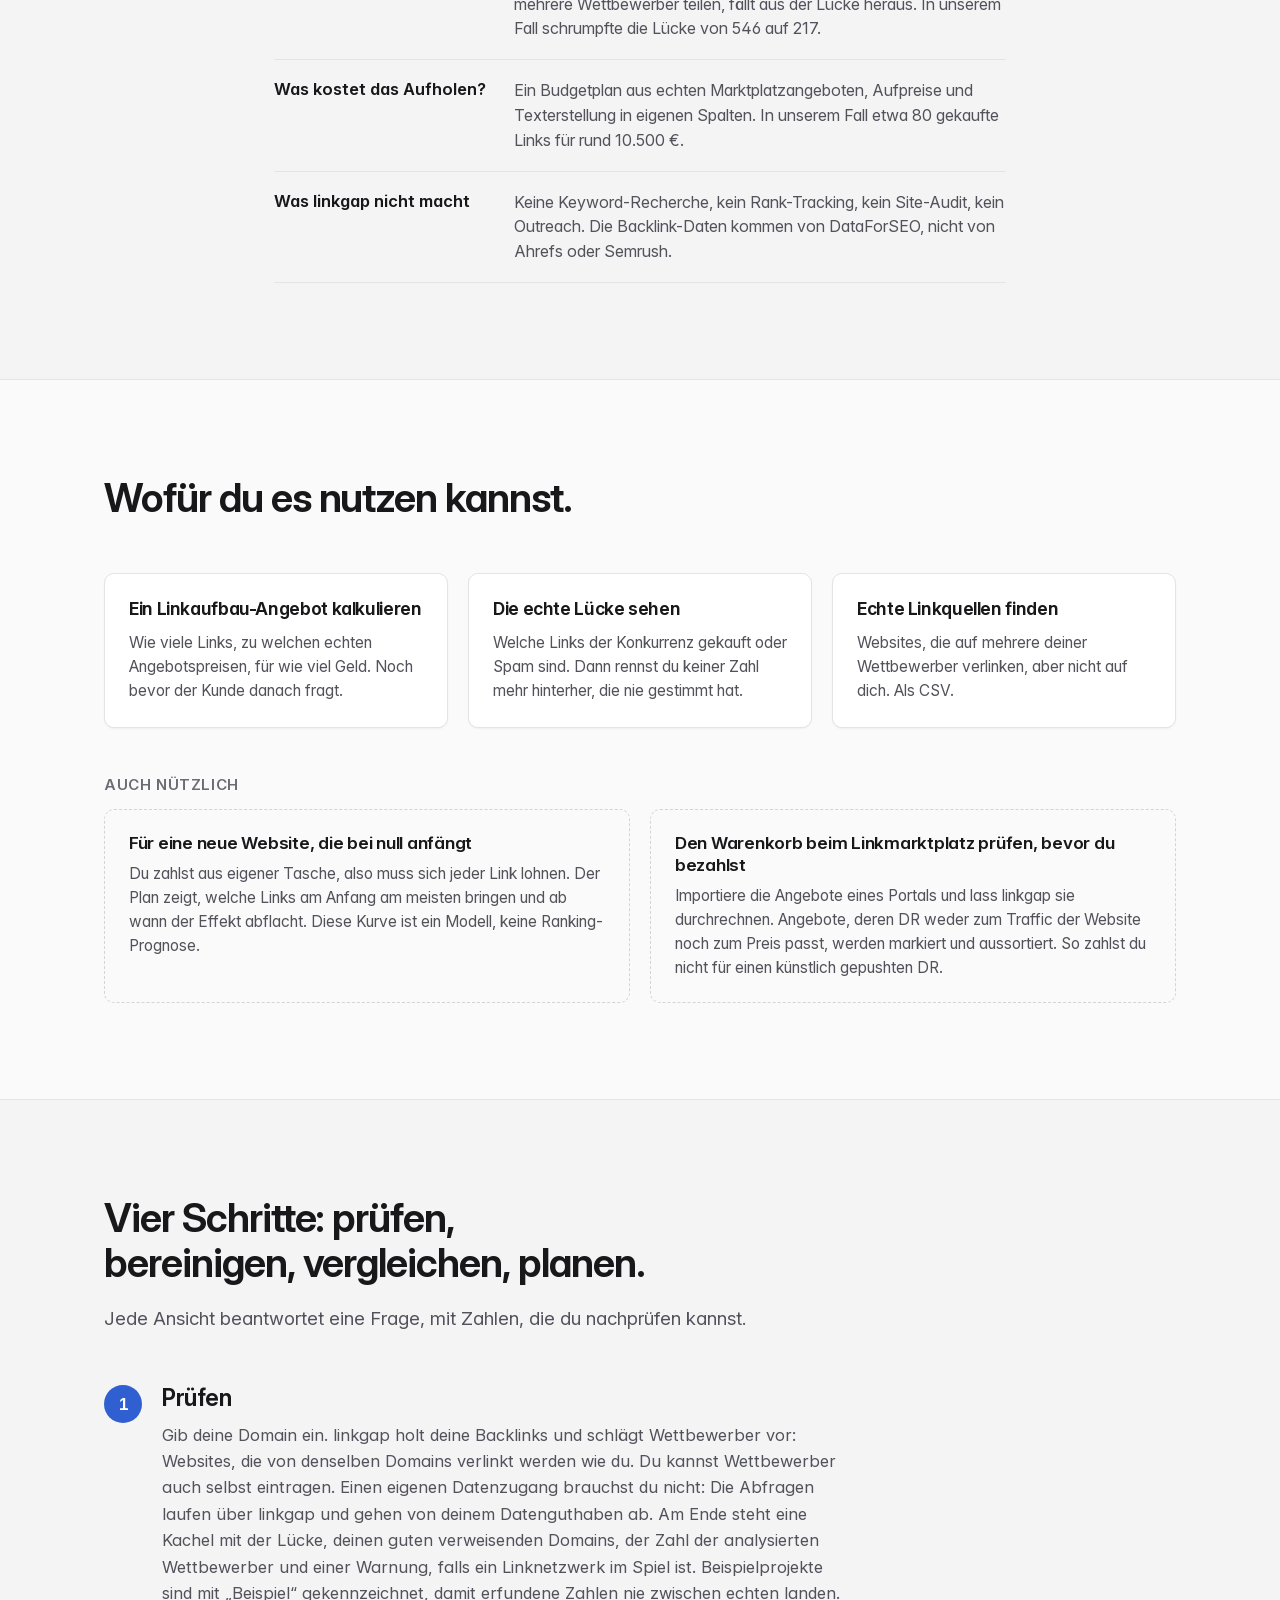
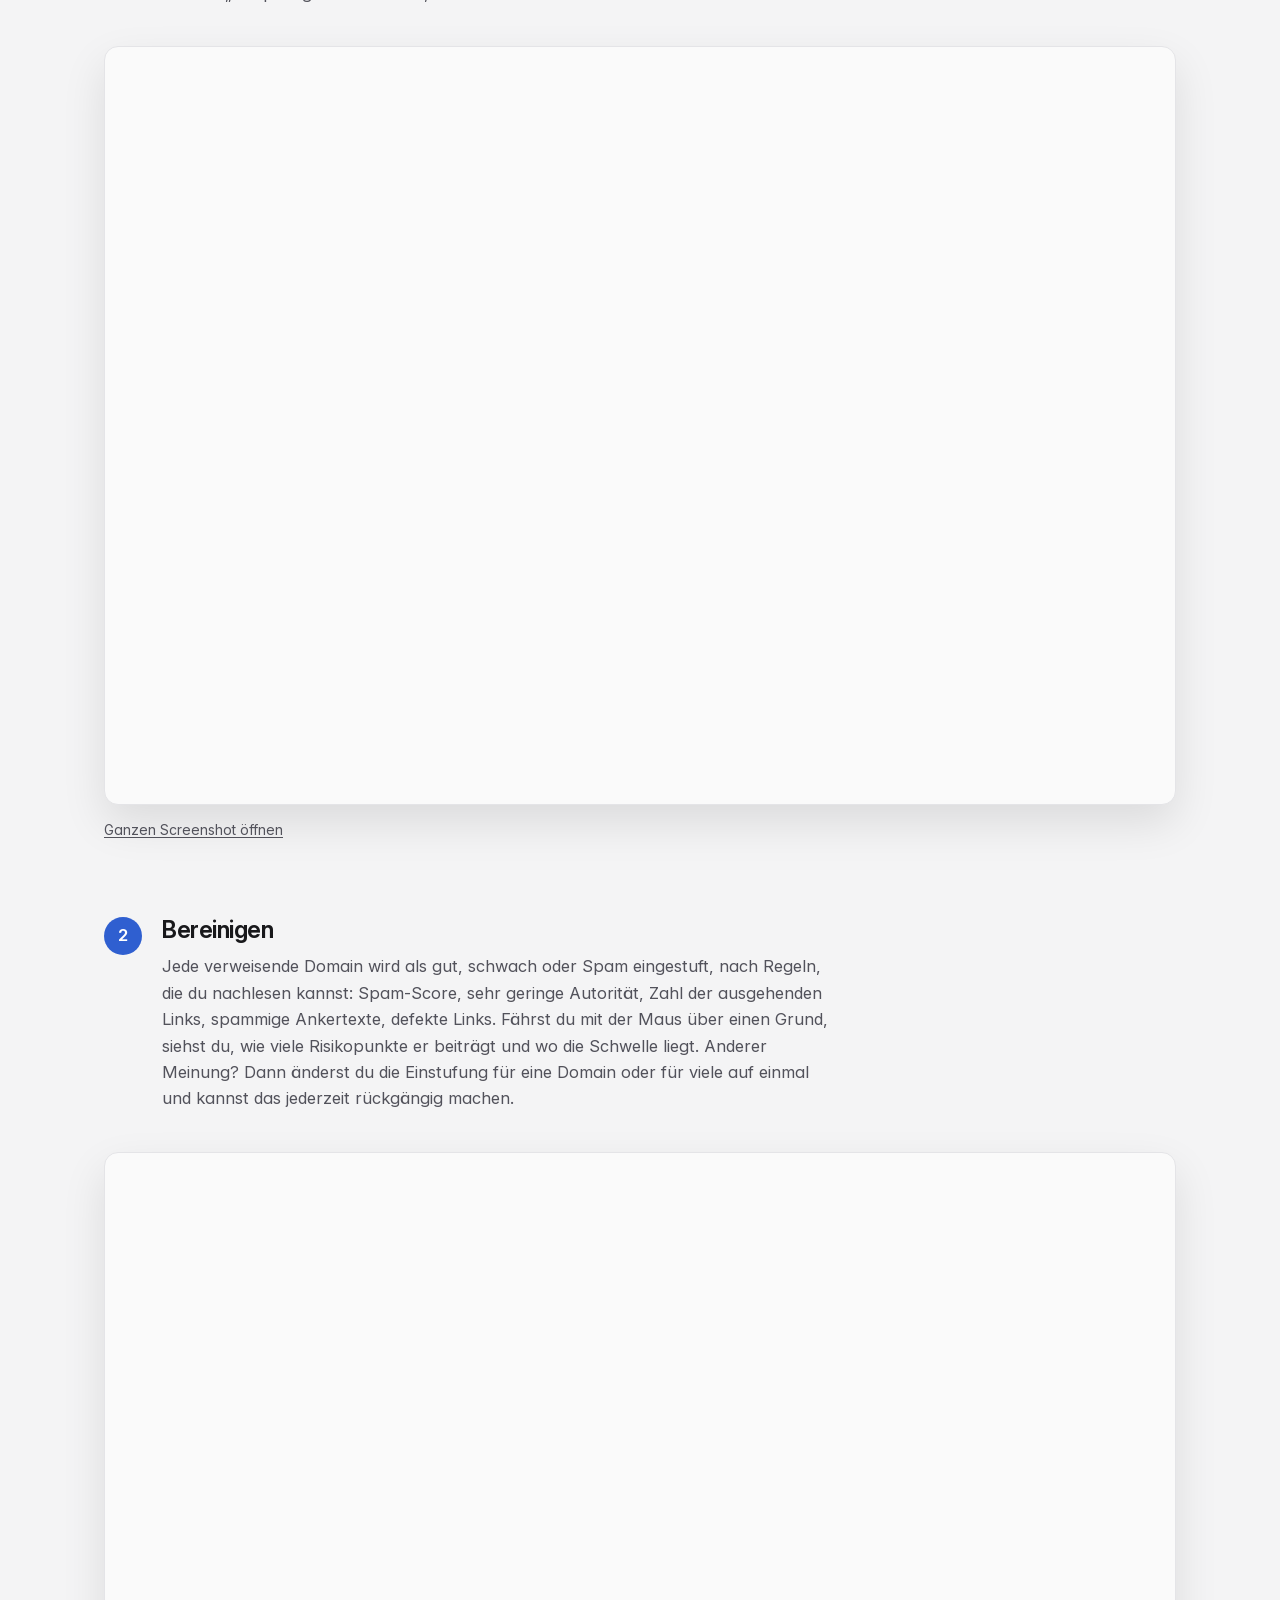
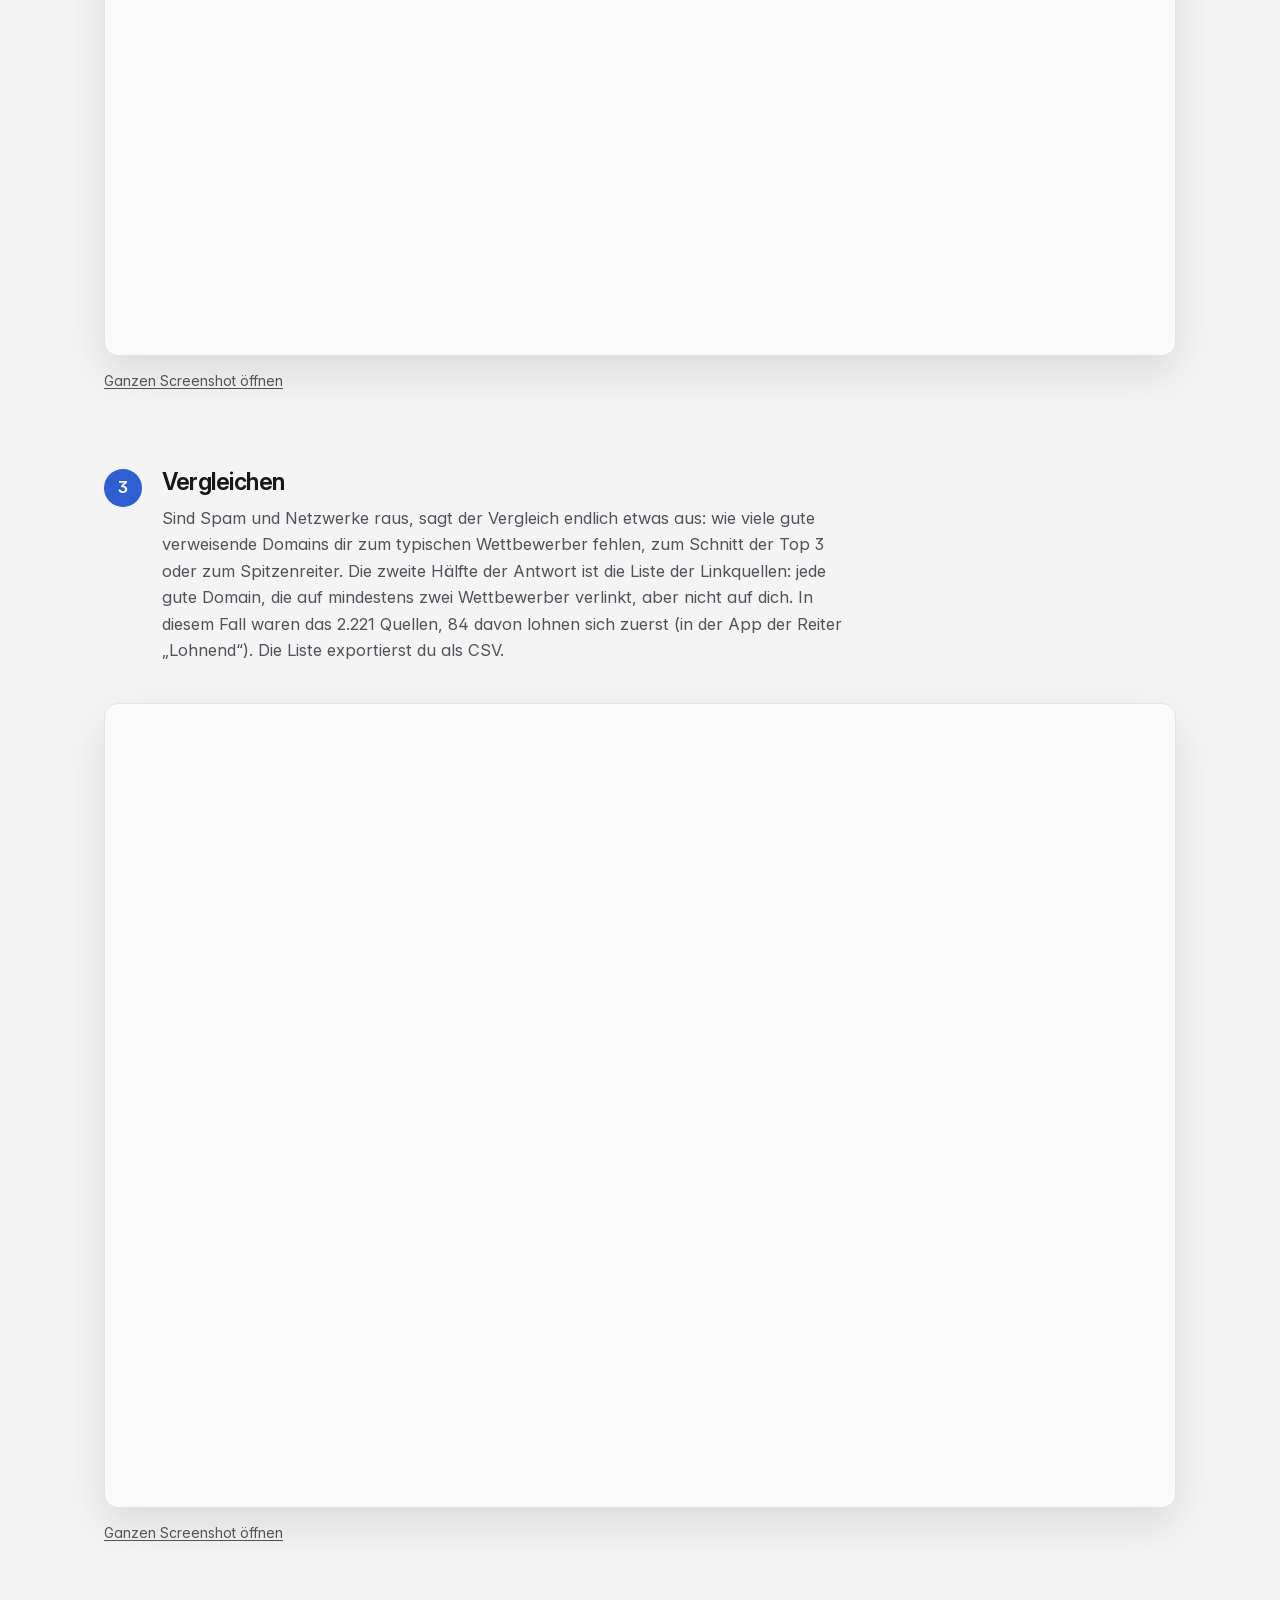
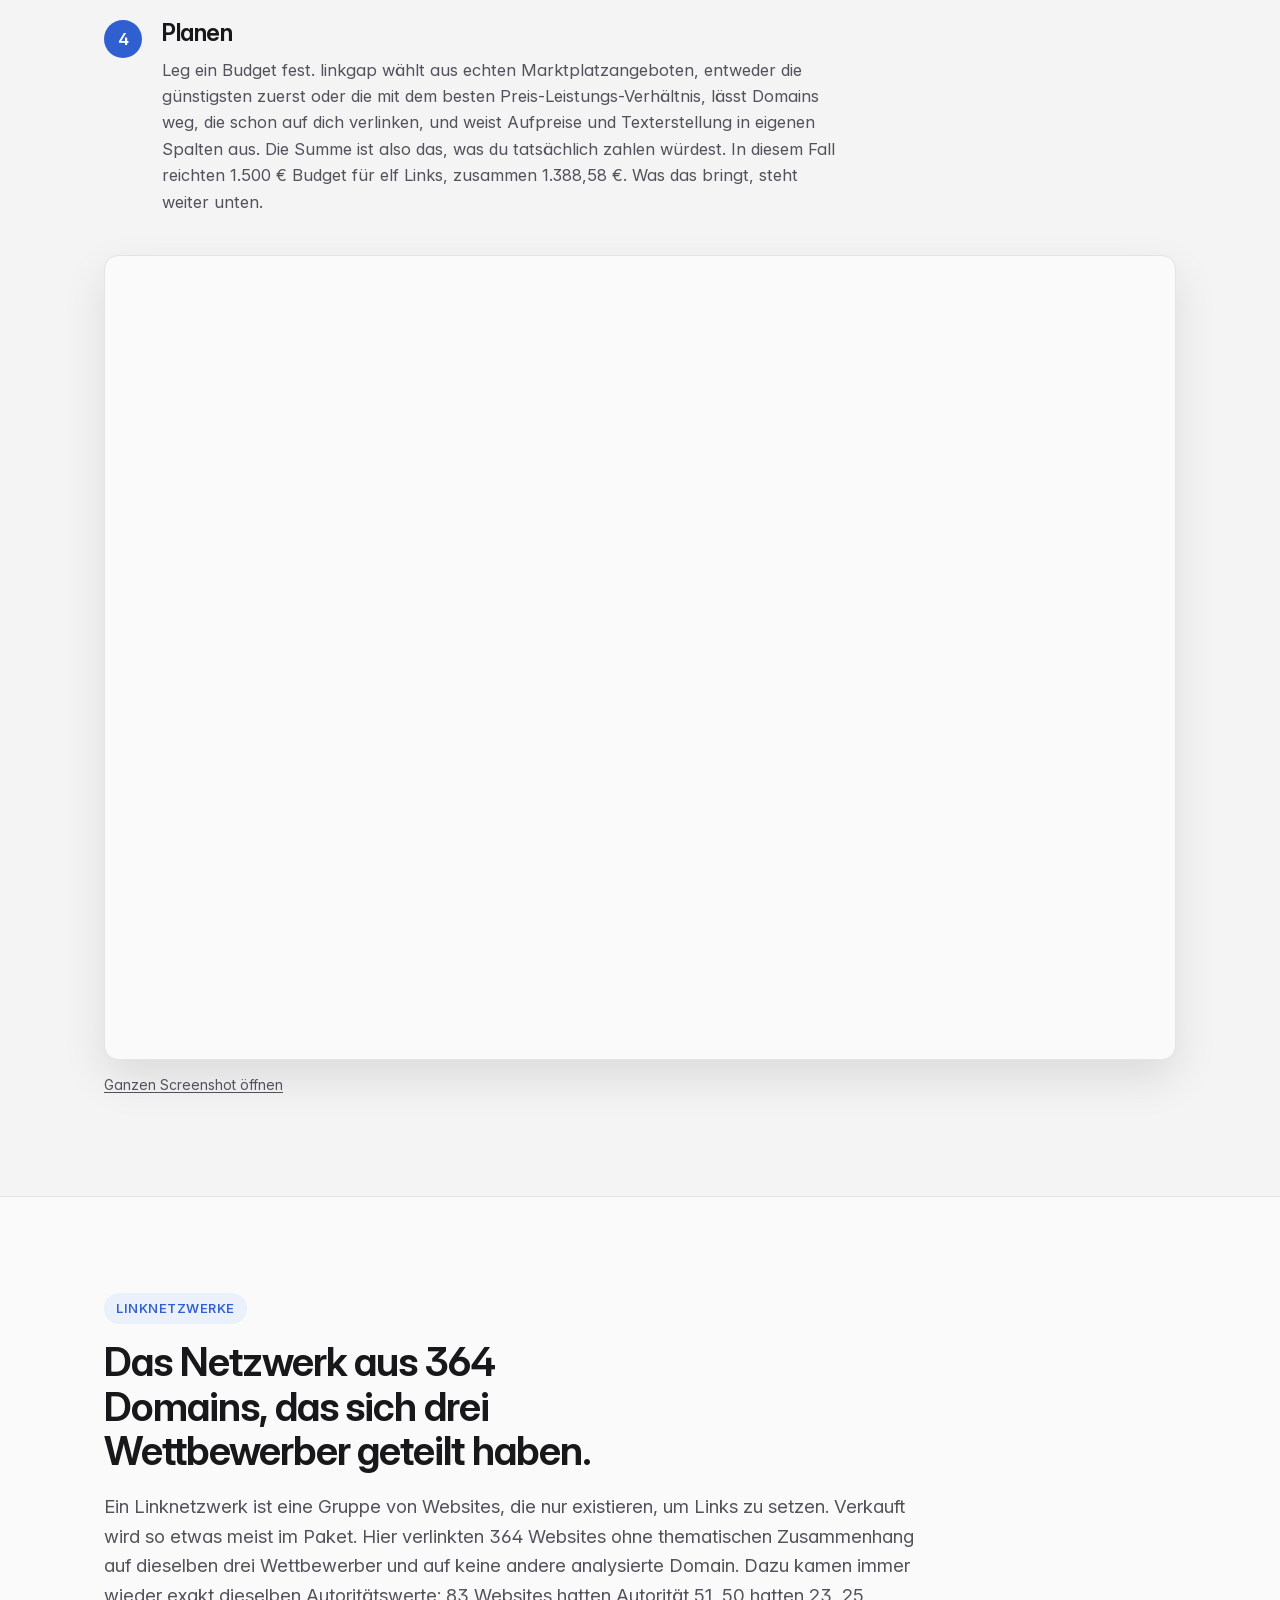
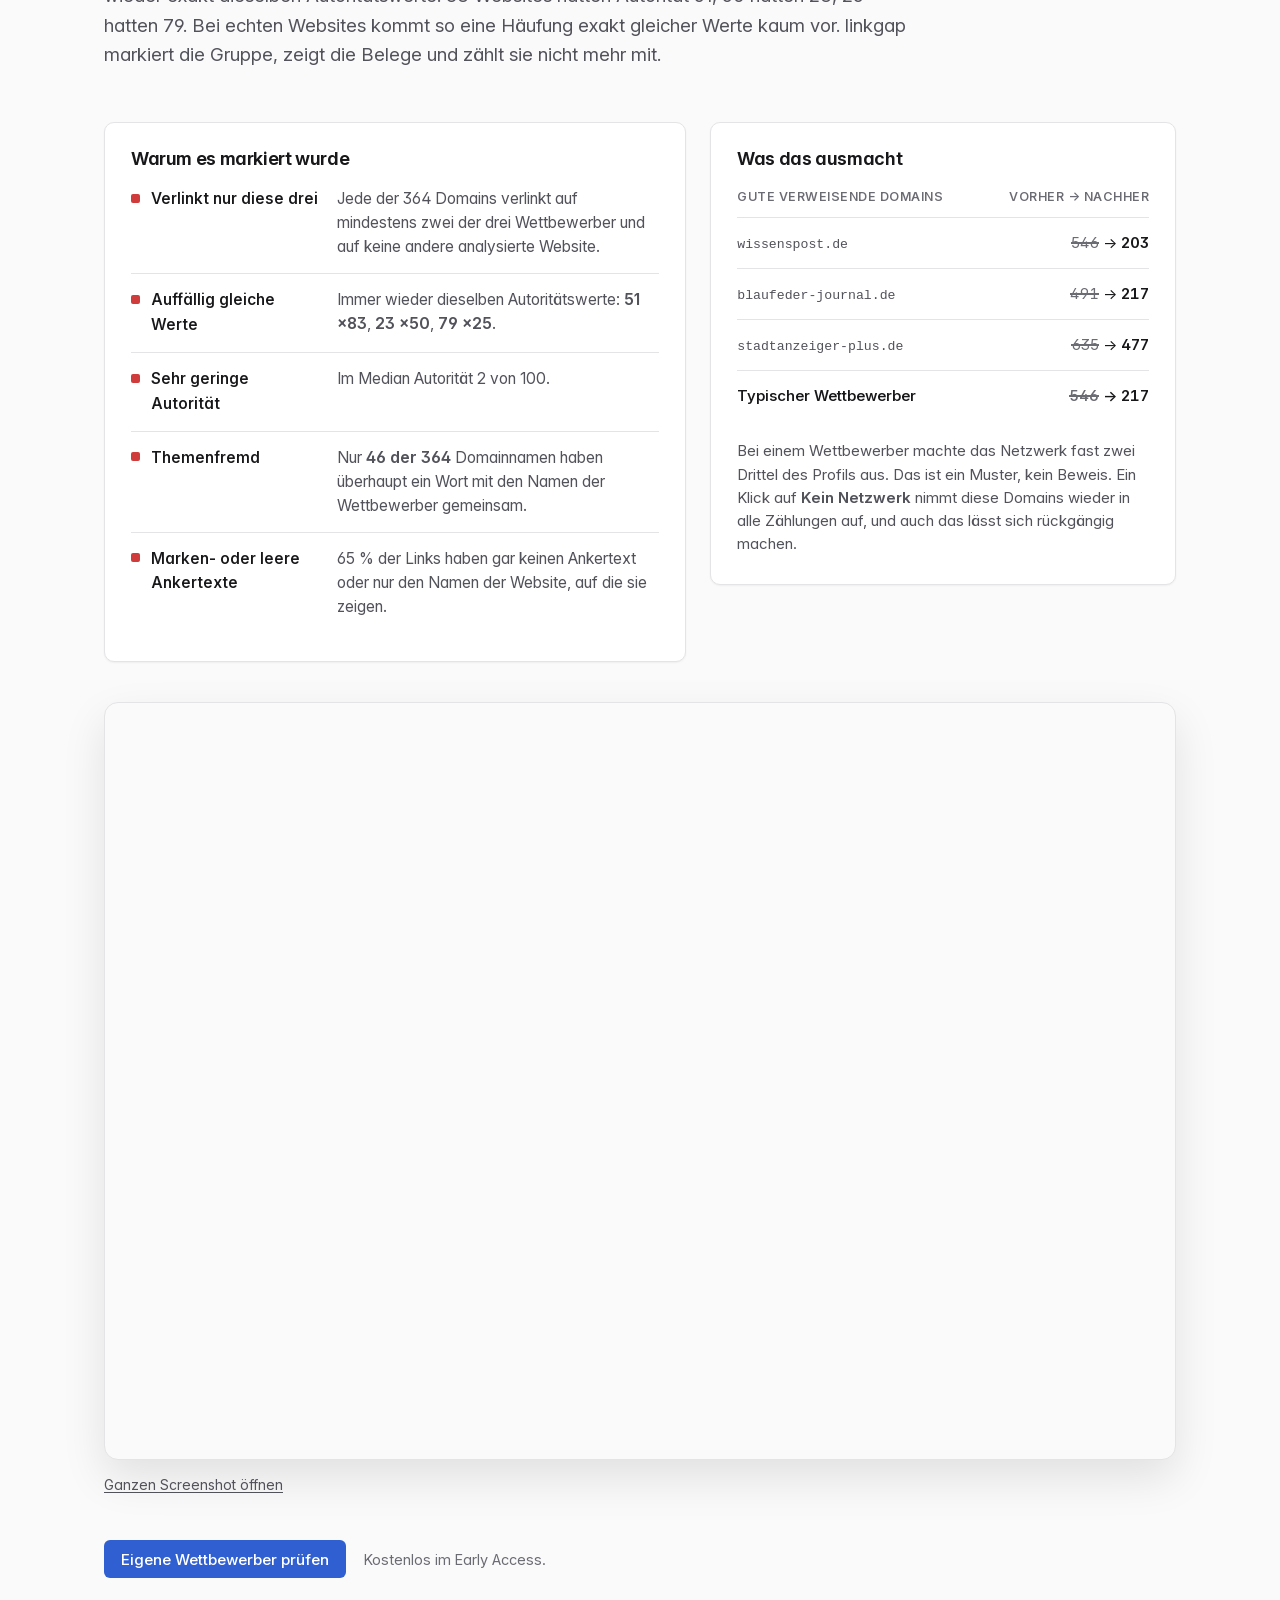
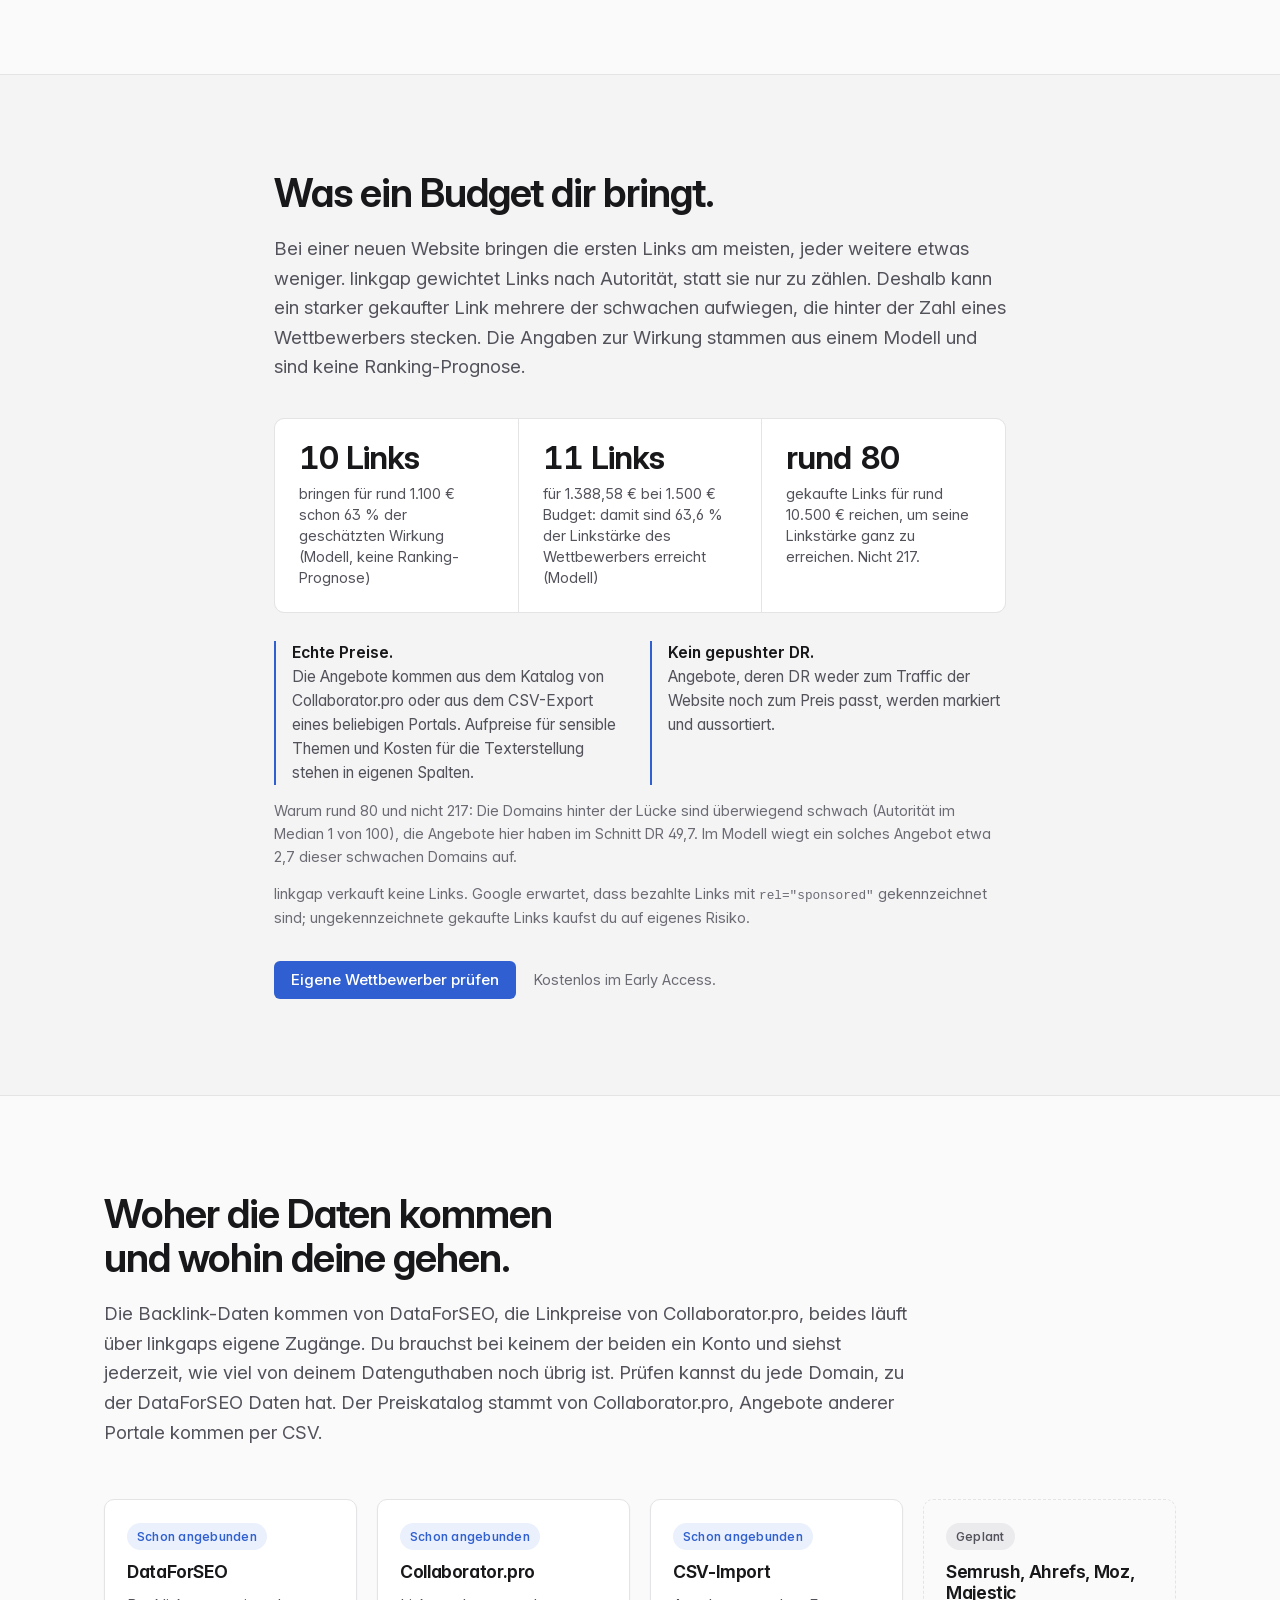
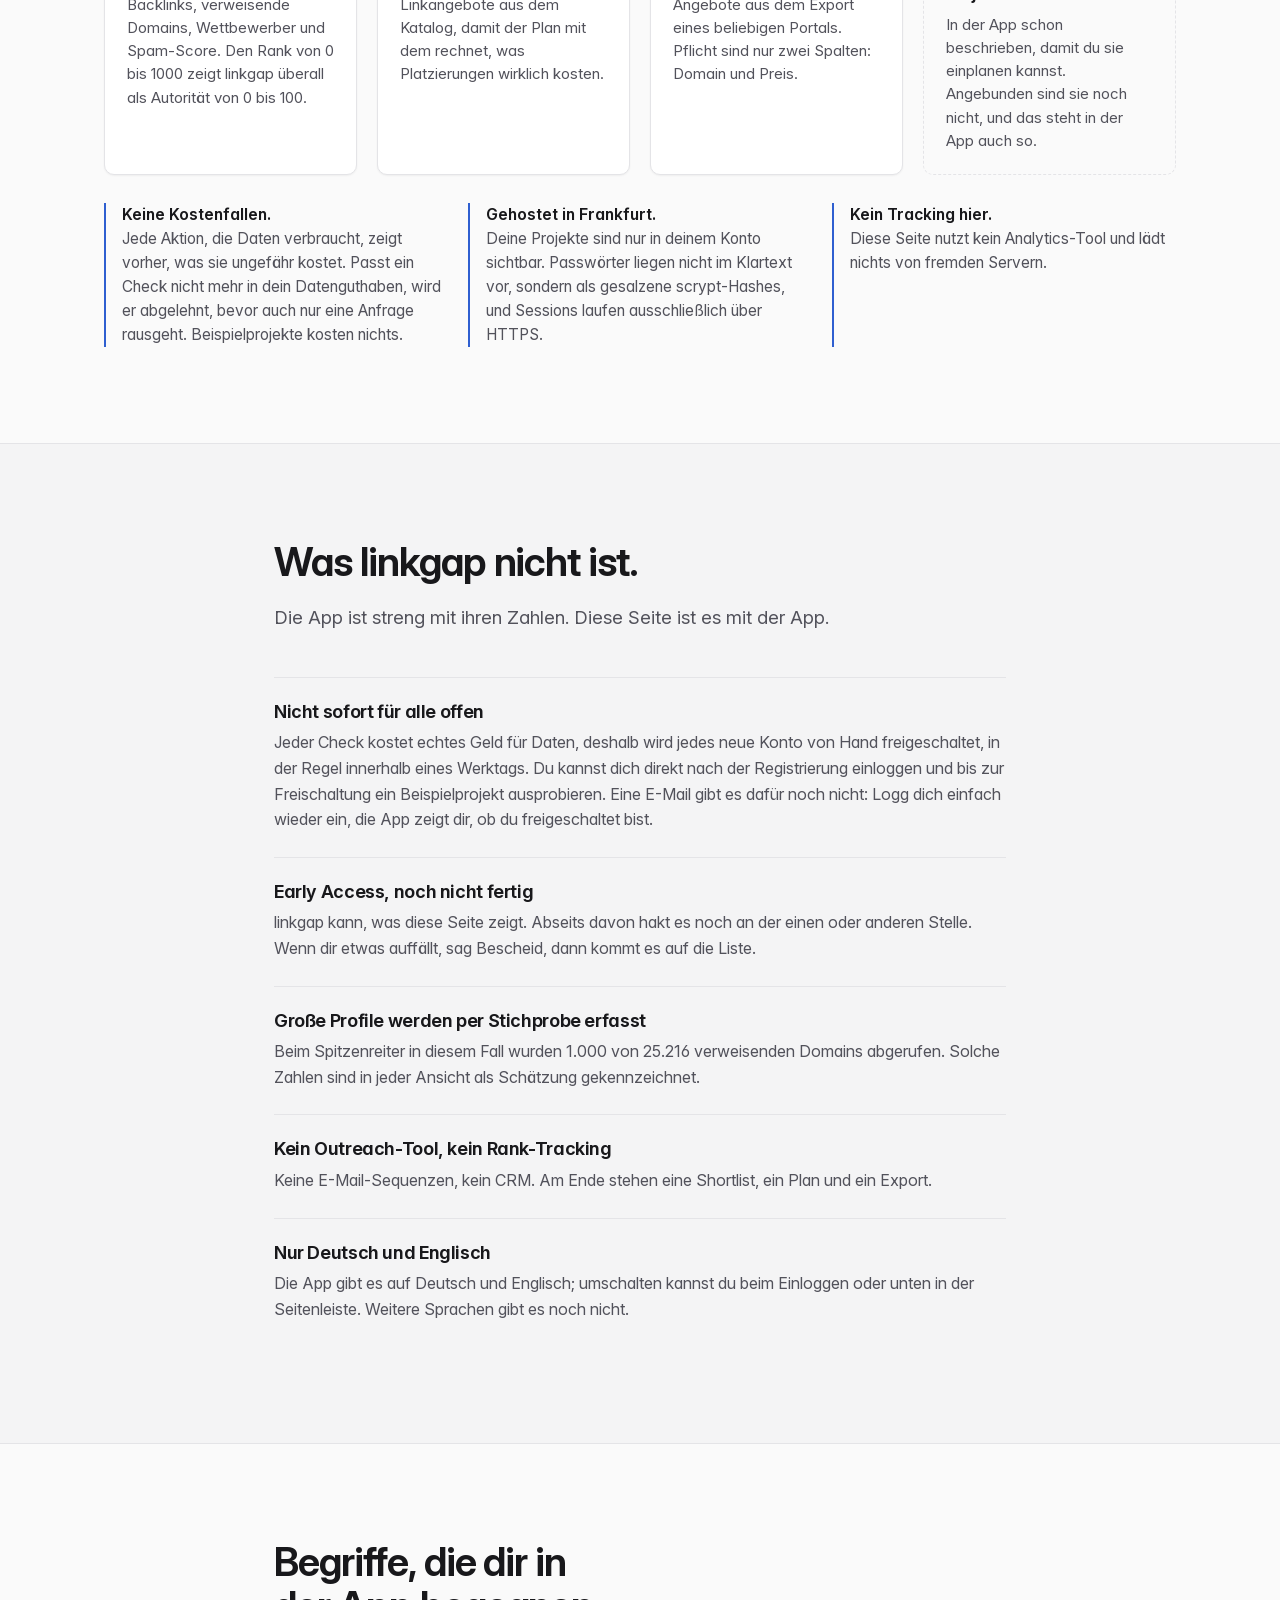
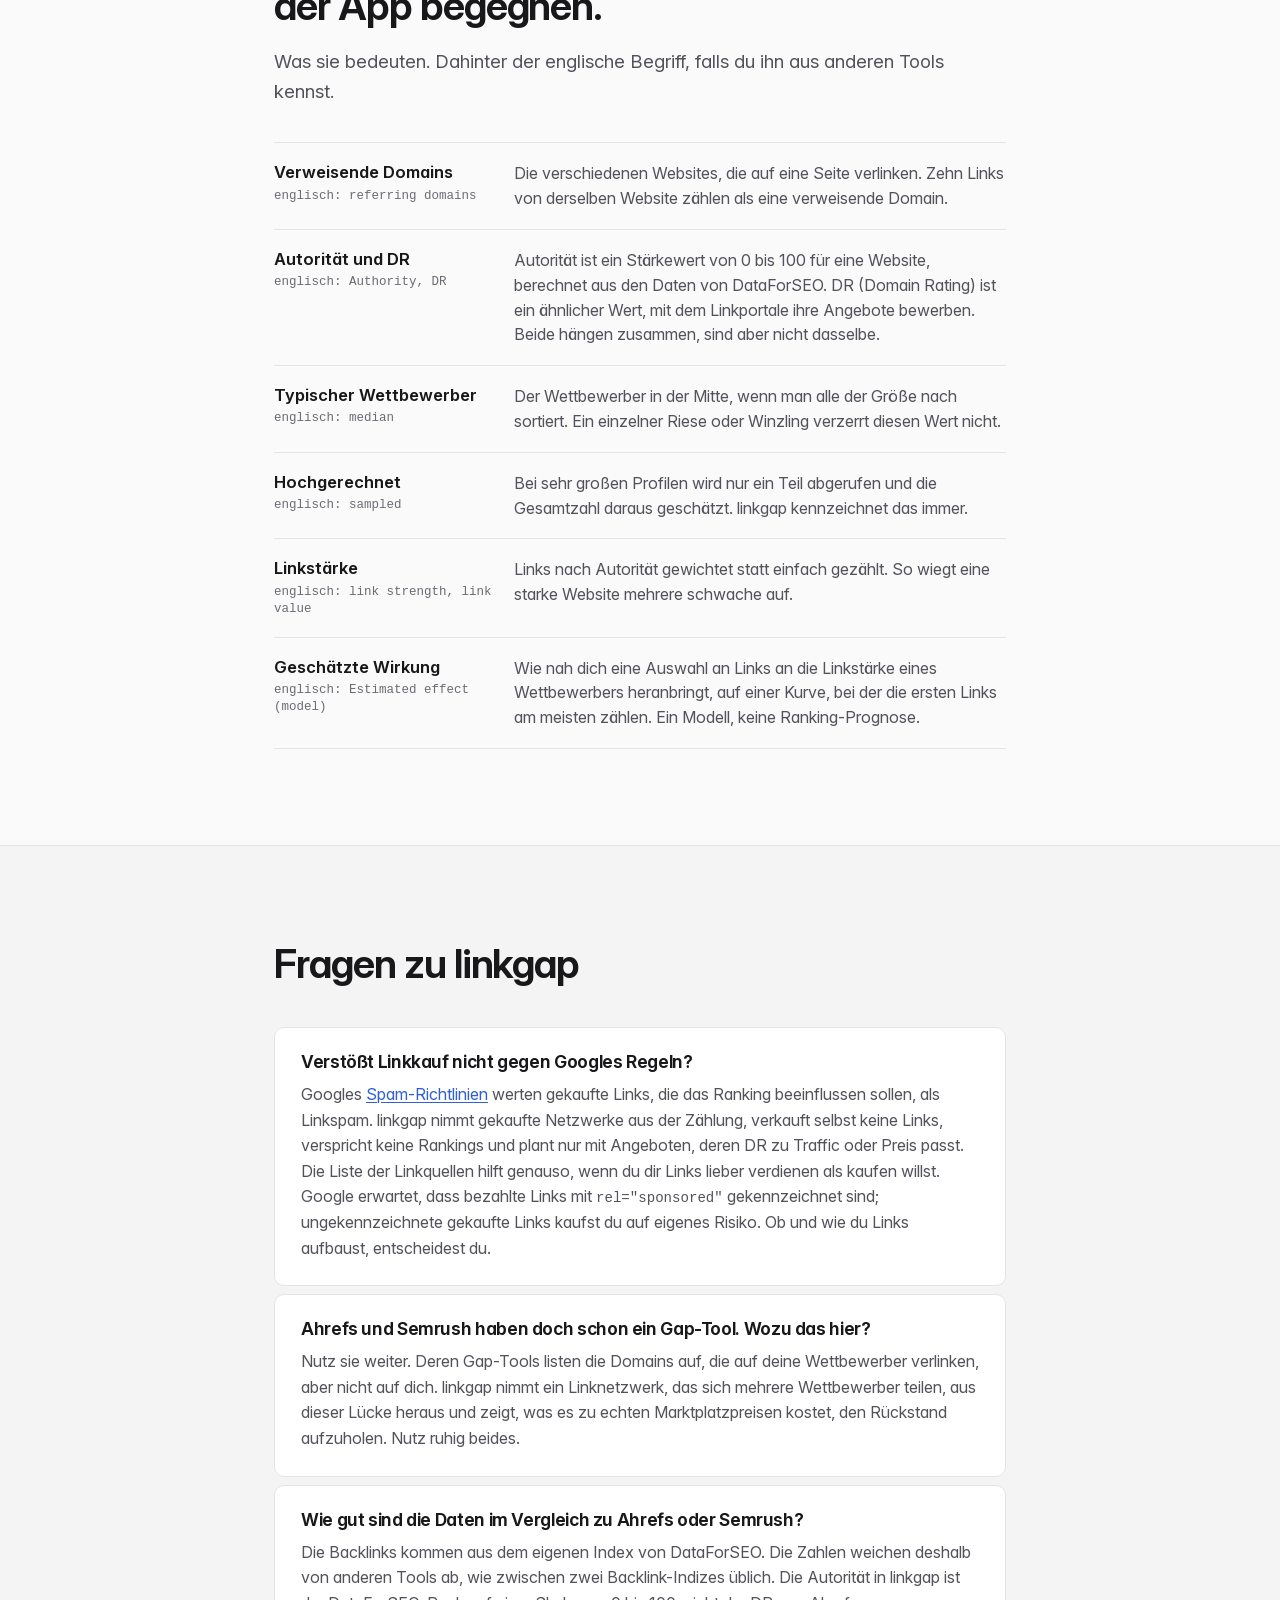
==== commit ac9af05d: "Launch version: comparison block, guides, SEO basics, lighter pages, new screenshots Co-Authored-By:" ====
--- a/de/index.html
+++ b/de/index.html
@@ -3,27 +3,168 @@
 <head>
 <meta charset="utf-8">
 <meta name="viewport" content="width=device-width, initial-scale=1">
-<title>linkgap: deine echte Backlink-Lücke und was das Aufholen kostet</title>
-<meta name="description" content="linkgap rechnet gekaufte Linknetzwerke und Spam aus den Backlinks deiner Konkurrenz heraus, zeigt dir, wie weit du wirklich hinten liegst, wo du gute Links herbekommst und was das Aufholen zu echten Marktplatzpreisen kostet. Neu, im Early Access.">
+<title>Backlink-Gap-Analyse ohne Spam und Linknetzwerke, mit Preisen | linkgap</title>
+<meta name="description" content="linkgap rechnet gekaufte Linknetzwerke und Spam aus den Backlinks deiner Wettbewerber heraus, zeigt deine echte Backlink-Lücke und was das Aufholen kostet.">
 <meta name="color-scheme" content="light dark">
 <meta name="theme-color" content="#FAFAFA" media="(prefers-color-scheme: light)">
 <meta name="theme-color" content="#0B0B0D" media="(prefers-color-scheme: dark)">
-<meta property="og:type" content="website">
-<meta property="og:title" content="linkgap: deine echte Backlink-Lücke und was das Aufholen kostet">
-<meta property="og:description" content="Gekaufte Linknetzwerke und Spam raus aus den Backlink-Zahlen der Konkurrenz. Übrig bleibt dein echter Rückstand, und linkgap rechnet dir vor, was das Aufholen mit echten Marktplatzangeboten kostet.">
-<meta property="og:image" content="https://linkgap.app/img/overview-de-light.png">
 <link rel="canonical" href="https://linkgap.app/de/">
 <link rel="alternate" hreflang="en" href="https://linkgap.app/">
 <link rel="alternate" hreflang="de" href="https://linkgap.app/de/">
 <link rel="alternate" hreflang="x-default" href="https://linkgap.app/">
+<meta property="og:type" content="website">
+<meta property="og:site_name" content="linkgap">
+<meta property="og:title" content="Backlink-Gap-Analyse ohne Spam und Linknetzwerke, mit Preisen | linkgap">
+<meta property="og:description" content="Gekaufte Linknetzwerke und Spam raus aus den Backlink-Zahlen deiner Wettbewerber. Übrig bleibt dein echter Rückstand, mit Kosten aus echten Marktplatzangeboten.">
 <meta property="og:url" content="https://linkgap.app/de/">
 <meta property="og:locale" content="de_DE">
 <meta property="og:locale:alternate" content="en_GB">
-<meta property="og:image:alt" content="Die Übersicht in linkgap: 217 gute verweisende Domains Rückstand auf den typischen Wettbewerber. Bevor ein Linknetzwerk herausgerechnet wurde, waren es 546.">
-<meta property="og:site_name" content="linkgap">
+<meta property="og:image" content="https://linkgap.app/img/og-de.png">
+<meta property="og:image:width" content="1200">
+<meta property="og:image:height" content="630">
+<meta property="og:image:type" content="image/png">
+<meta property="og:image:alt" content="linkgap: deine echte Backlink-Lücke und was das Aufholen kostet. 217 gute verweisende Domains Rückstand statt 546, etwa 80 Links, rund 10.500 €.">
 <meta name="twitter:card" content="summary_large_image">
-<link rel="icon" href="../favicon.svg" type="image/svg+xml">
-<link rel="stylesheet" href="../style.css">
+<meta name="twitter:title" content="Backlink-Gap-Analyse ohne Spam und Linknetzwerke, mit Preisen | linkgap">
+<meta name="twitter:description" content="linkgap rechnet gekaufte Linknetzwerke und Spam aus den Backlinks deiner Wettbewerber heraus, zeigt deine echte Backlink-Lücke und was das Aufholen kostet.">
+<meta name="twitter:image" content="https://linkgap.app/img/og-de.png">
+<link rel="icon" href="/favicon.ico" sizes="32x32">
+<link rel="icon" href="/favicon.svg" type="image/svg+xml">
+<link rel="apple-touch-icon" href="/apple-touch-icon.png">
+<link rel="preload" href="/fonts/InterVariable-latin.woff2" as="font" type="font/woff2" crossorigin>
+<link rel="stylesheet" href="/style.css">
+<script type="application/ld+json">
+{
+  "@context": "https://schema.org",
+  "@graph": [
+    {
+      "@type": "Organization",
+      "@id": "https://linkgap.app/#org",
+      "name": "linkgap",
+      "url": "https://linkgap.app/",
+      "logo": "https://linkgap.app/img/icon-512.png"
+    },
+    {
+      "@type": "WebSite",
+      "@id": "https://linkgap.app/#site",
+      "url": "https://linkgap.app/",
+      "name": "linkgap",
+      "inLanguage": [
+        "en",
+        "de"
+      ],
+      "publisher": {
+        "@id": "https://linkgap.app/#org"
+      }
+    },
+    {
+      "@type": "SoftwareApplication",
+      "name": "linkgap",
+      "applicationCategory": "BusinessApplication",
+      "operatingSystem": "Web",
+      "url": "https://linkgap.app/de/",
+      "inLanguage": "de",
+      "description": "Backlink-Gap-Analyse, die gekaufte Linknetzwerke und Spam aus den Zahlen der Wettbewerber herausrechnet und das Aufholen mit echten Marktplatzangeboten bepreist.",
+      "offers": {
+        "@type": "Offer",
+        "price": "0",
+        "priceCurrency": "USD",
+        "description": "Kostenlos im Early Access"
+      },
+      "publisher": {
+        "@id": "https://linkgap.app/#org"
+      }
+    },
+    {
+      "@type": "FAQPage",
+      "@id": "https://linkgap.app/de/#faq",
+      "inLanguage": "de",
+      "mainEntity": [
+        {
+          "@type": "Question",
+          "name": "Verstößt Linkkauf nicht gegen Googles Regeln?",
+          "acceptedAnswer": {
+            "@type": "Answer",
+            "text": "Googles Spam-Richtlinien werten gekaufte Links, die das Ranking beeinflussen sollen, als Linkspam. linkgap nimmt gekaufte Netzwerke aus der Zählung, verkauft selbst keine Links, verspricht keine Rankings und plant nur mit Angeboten, deren DR zu Traffic oder Preis passt. Die Liste der Linkquellen hilft genauso, wenn du dir Links lieber verdienen als kaufen willst. Google erwartet, dass bezahlte Links mit rel=\"sponsored\" gekennzeichnet sind; ungekennzeichnete gekaufte Links kaufst du auf eigenes Risiko. Ob und wie du Links aufbaust, entscheidest du."
+          }
+        },
+        {
+          "@type": "Question",
+          "name": "Ahrefs und Semrush haben doch schon ein Gap-Tool. Wozu das hier?",
+          "acceptedAnswer": {
+            "@type": "Answer",
+            "text": "Nutz sie weiter. Deren Gap-Tools listen die Domains auf, die auf deine Wettbewerber verlinken, aber nicht auf dich. linkgap nimmt ein Linknetzwerk, das sich mehrere Wettbewerber teilen, aus dieser Lücke heraus und zeigt, was es zu echten Marktplatzpreisen kostet, den Rückstand aufzuholen. Nutz ruhig beides."
+          }
+        },
+        {
+          "@type": "Question",
+          "name": "Wie gut sind die Daten im Vergleich zu Ahrefs oder Semrush?",
+          "acceptedAnswer": {
+            "@type": "Answer",
+            "text": "Die Backlinks kommen aus dem eigenen Index von DataForSEO. Die Zahlen weichen deshalb von anderen Tools ab, wie zwischen zwei Backlink-Indizes üblich. Die Autorität in linkgap ist der DataForSEO-Rank auf einer Skala von 0 bis 100, nicht der DR von Ahrefs."
+          }
+        },
+        {
+          "@type": "Question",
+          "name": "Warum muss ich warten?",
+          "acceptedAnswer": {
+            "@type": "Answer",
+            "text": "Jedes Konto wird von Hand freigeschaltet, weil jeder Check echtes Geld für Daten kostet. Das passiert in der Regel innerhalb eines Werktags. Eine E-Mail gibt es dafür noch nicht, schau also einfach wieder vorbei: Logg dich erneut ein, die App zeigt dir, ob du freigeschaltet bist. Bis dahin kannst du dir ein Beispielprojekt ansehen, kostenlos. Fragen gern an seeberger.solutions@gmail.com, auch auf Deutsch."
+          }
+        },
+        {
+          "@type": "Question",
+          "name": "Was kostet das?",
+          "acceptedAnswer": {
+            "@type": "Answer",
+            "text": "Während des Early Access nichts. Jedes freigeschaltete Konto bekommt 3 $ Datenguthaben. Eine Website plus sieben Wettbewerber haben bei einem echten Durchlauf 0,94 $ gekostet, das Guthaben reicht also für etwa drei komplette Analysen. Ein einzelnes Profil kann nie mehr als 0,27 $ kosten. Beispielprojekte sind kostenlos. Kostenpflichtige Tarife kommen, die Preise stehen aber noch nicht fest."
+          }
+        },
+        {
+          "@type": "Question",
+          "name": "Was passiert, wenn die 3 $ aufgebraucht sind?",
+          "acceptedAnswer": {
+            "@type": "Answer",
+            "text": "Die App lehnt jeden Check ab, der nicht mehr ins Datenguthaben passt, bevor eine Anfrage rausgeht. Berechnet wird nie etwas. Wenn du im Early Access mehr brauchst, schreib uns."
+          }
+        },
+        {
+          "@type": "Question",
+          "name": "Kann ich damit Kunden-Websites prüfen?",
+          "acceptedAnswer": {
+            "@type": "Answer",
+            "text": "Ja. Ein Check ist eine Website plus ihre Wettbewerber, und du kannst so viele starten, wie dein Datenguthaben hergibt. Übersicht und Plan lassen sich als PDF drucken und an den Kunden weitergeben."
+          }
+        },
+        {
+          "@type": "Question",
+          "name": "Welche Datenquellen nutzt linkgap?",
+          "acceptedAnswer": {
+            "@type": "Answer",
+            "text": "DataForSEO für Backlinks und Collaborator.pro für Linkangebote, beides über linkgaps eigene Zugänge. Angebote aus anderen Portalen kommen per CSV-Import rein. Semrush, Ahrefs, Moz und Majestic folgen später, angebunden sind sie noch nicht."
+          }
+        },
+        {
+          "@type": "Question",
+          "name": "Was kann ich exportieren?",
+          "acceptedAnswer": {
+            "@type": "Answer",
+            "text": "Die Linkquellen exportierst du als CSV. Den Spam, der auf deine eigene Website zeigt, bekommst du als einfache Textdatei, etwa als Grundlage für eine Disavow-Datei. Übersicht und Plan lassen sich als sauberes PDF drucken, das du direkt an einen Kunden weitergeben kannst."
+          }
+        },
+        {
+          "@type": "Question",
+          "name": "Wer sieht meine Daten?",
+          "acceptedAnswer": {
+            "@type": "Answer",
+            "text": "Deine Projekte sind nur für dich sichtbar, für alle anderen Konten existieren sie schlicht nicht. Passwörter liegen als gesalzene scrypt-Hashes vor, Sessions laufen nur über HTTPS, und die App läuft in Frankfurt. Auf dieser Seite gibt es weder Analytics noch Tracking."
+          }
+        }
+      ]
+    }
+  ]
+}
+</script>
 </head>
 <body>
 
@@ -44,10 +185,11 @@
       <b>linkgap</b>
     </a>
     <nav class="header-nav" aria-label="Abschnitte">
+      <a href="#compare">Ahrefs &amp; Semrush</a>
       <a href="#use">Wofür</a>
       <a href="#how">So funktioniert's</a>
-      <a href="#network">Linknetzwerke</a>
       <a href="#faq">FAQ</a>
+      <a href="/de/ratgeber/">Ratgeber</a>
     </nav>
     <span class="header-actions">
       <a class="lang-switch" href="/" hreflang="en" lang="en" aria-label="English version">EN</a>
@@ -57,7 +199,7 @@
   </div>
 </header>
 
-<main id="main">
+<main id="main" tabindex="-1">
 
   <!-- ───────────────────────── 1. hero ───────────────────────── -->
   <section class="hero">
@@ -65,10 +207,9 @@
       <p class="eyebrow">Early Access · neu und im Aufbau</p>
       <h1>Wie weit du bei Backlinks wirklich hinten liegst. <span class="h1-2">Und was das Aufholen kostet.</span></h1>
       <p class="lede">
-        Backlinks sind Links von anderen Websites auf deine, und Google wertet sie ungefähr wie
-        Empfehlungen. linkgap rechnet gekaufte Linknetzwerke und Spam aus den Zahlen deiner Konkurrenz heraus.
-        Dann siehst du, wie groß der Abstand wirklich ist, wo du gute Links herbekommst und was das
-        Aufholen zu echten Marktplatzpreisen kostet.
+        Eine Backlink-Gap-Analyse ohne das, was nicht zählt. linkgap rechnet gekaufte Linknetzwerke und
+        Spam aus den Zahlen deiner Wettbewerber heraus. Übrig bleibt dein echter Rückstand, dazu die
+        Linkquellen, die sich lohnen, und was das Aufholen zu echten Marktplatzpreisen kostet.
       </p>
       <p class="for-whom">
         Für SEO-Freelancer und kleine Agenturen, die Links kaufen und das Budget beim Kunden begründen müssen.
@@ -76,16 +217,15 @@
       <div class="cta-row">
         <a class="btn btn-primary btn-lg" href="https://app.linkgap.app/register?lang=de">Konto anlegen</a>
         <p class="cta-note">
-          Kostenlos, solange der Early Access läuft. Jedes Konto wird von Hand freigeschaltet, weil jede
-          Analyse echtes Geld für Daten kostet. Nach der Freischaltung hast du 3&nbsp;US-Dollar Guthaben,
-          das reicht für etwa drei komplette Analysen. Bis dahin kannst du dir ein vollständiges
-          Beispielprojekt ansehen.
+          Kostenlos im Early Access. Das Beispielprojekt mit erfundenen Daten kannst du sofort ansehen.
+          Eigene Checks startest du, sobald dein Konto von Hand freigeschaltet ist, in der Regel
+          innerhalb eines Werktags, mit 3&nbsp;$ Datenguthaben (etwa drei komplette Analysen).
         </p>
       </div>
 
       <ul class="facts" role="list">
         <li class="fact">
-          <span class="fact-num"><s>546</s> 217</span>
+          <span class="fact-num"><s><span class="sr-only">vorher </span>546</s> 217</span>
           <span class="fact-label">gute verweisende Domains beim typischen Wettbewerber, vor und nach dem Herausrechnen eines gekauften Netzwerks</span>
         </li>
         <li class="fact">
@@ -102,12 +242,19 @@
         Wettbewerber. Die Domainnamen in den Screenshots sind erfunden.
       </p>
 
-      <figure class="shot shot-hero">
-        <picture>
-          <source srcset="../img/overview-de-dark.png" media="(prefers-color-scheme: dark)">
-          <img src="../img/overview-de-light.png" width="1440" height="1185" decoding="async" fetchpriority="high"
-               alt="Die Übersicht in linkgap für nordblick-magazin.de: 217 gute verweisende Domains Rückstand auf den typischen Wettbewerber, daneben durchgestrichen die 546, die es vor dem Herausrechnen eines Linknetzwerks mit 364 Domains waren. Vier Kacheln zeigen deine guten Domains (0), den typischen Wettbewerber (217), Linknetzwerke (364 Domains) und die Kosten fürs Aufholen: rund 10.500 €, weil etwa 80 gekaufte Links die Linkstärke seiner 217 Domains erreichen. Darunter ein Balkendiagramm, das sieben Wettbewerber mit einer gestrichelten Medianlinie bei 217 vergleicht.">
-        </picture>
+      <figure class="shot shot-hero shot-cut-m">
+        <div class="shot-frame">
+          <picture>
+            <source media="(max-width: 760px) and (prefers-color-scheme: dark)" srcset="/img/overview-de-dark-m.webp" type="image/webp" width="1200" height="900">
+            <source media="(max-width: 760px)" srcset="/img/overview-de-light-m.webp" type="image/webp" width="1200" height="900">
+            <source media="(prefers-color-scheme: dark)" srcset="/img/overview-de-dark.webp" type="image/webp" width="1440" height="1185">
+            <source media="(prefers-color-scheme: dark)" srcset="/img/overview-de-dark.png" width="1440" height="1185">
+            <source srcset="/img/overview-de-light.webp" type="image/webp" width="1440" height="1185">
+            <img src="/img/overview-de-light.png" width="1440" height="1185" decoding="async" fetchpriority="high"
+                 alt="Die Übersicht in linkgap für nordblick-magazin.de: 217 gute verweisende Domains Rückstand auf den typischen Wettbewerber, daneben durchgestrichen die 546, die es vor dem Herausrechnen eines Linknetzwerks mit 364 Domains waren. Vier Kacheln zeigen deine guten Domains (0), den typischen Wettbewerber (217), Linknetzwerke (364 Domains) und die Kosten zum Aufholen: rund 10.500 €, weil etwa 80 gekaufte Links die Linkstärke seiner 217 Domains erreichen. Darunter ein Balkendiagramm, das sieben Wettbewerber mit einer gestrichelten Medianlinie bei 217 vergleicht.">
+          </picture>
+        </div>
+        <figcaption class="shot-cap"><span class="shot-swipe">Zur Seite wischen für den Rest der Ansicht. </span><a href="/img/overview-de-light.png">Ganzen Screenshot öffnen</a></figcaption>
       </figure>
     </div>
   </section>
@@ -117,15 +264,17 @@
     <div class="wrap narrow">
       <h2>Vieles in einem Backlink-Profil zählt gar nicht.</h2>
       <p class="section-lede">
-        Backlink-Tools zählen Links. Viele davon wurden im Paket gekauft oder sind schlicht Spam, und
-        Google ignoriert sie höchstwahrscheinlich. Zählst du sie trotzdem mit, wirkt die Konkurrenz weiter
-        vorn, als sie ist, und das Budget, das du beim Kunden ansetzt, fällt zu hoch aus.
+        Eine rohe Backlink-Zahl enthält auch Links, die im Paket gekauft wurden oder schlicht Spam sind,
+        und Google ignoriert sie höchstwahrscheinlich. Zählst du sie mit, wirkt die Konkurrenz weiter
+        vorn, als sie ist, und das Budget, das du beim Kunden ansetzt, fällt zu hoch aus. linkgap nimmt
+        ein Linknetzwerk, das sich mehrere Wettbewerber teilen, aus der Lücke heraus und berechnet den
+        Rest mit echten Angeboten.
       </p>
       <div class="problem-grid">
         <div class="pcard">
-          <h3>Beim Marktführer war fast jede dritte Domain Spam</h3>
-          <p>
-            In einer Stichprobe von 1.000 verweisenden Domains beim Marktführer stufte linkgap 294 als
+          <h3>Beim Spitzenreiter war fast jede dritte Domain Spam</h3>
+          <p>
+            In einer Stichprobe von 1.000 verweisenden Domains beim Spitzenreiter stufte linkgap 294 als
             Spam ein. Hinter jeder Einstufung steht eine Regel mit Punktwert, und die siehst du direkt in
             der jeweiligen Zeile.
           </p>
@@ -134,12 +283,12 @@
           <h3>Drei Wettbewerber teilten sich ein gekauftes Netzwerk</h3>
           <p>
             364 kleine Websites ohne thematischen Bezug, die auf genau diese drei Wettbewerber verlinkten
-            und auf keine andere Seite, die wir analysiert haben. So sieht ein gekauftes oder eingeschleustes
-            Linkpaket aus.
+            und auf keine andere der analysierten Domains. So sieht ein Linkpaket aus, das gekauft oder
+            über gehackte Seiten eingeschleust wurde.
           </p>
         </div>
         <div class="pcard">
-          <h3>Der ehrliche Abstand lag also bei 217, nicht bei 546</h3>
+          <h3>Der tatsächliche Rückstand: 217, nicht 546</h3>
           <p>
             Eine um 60&nbsp;% kleinere Lücke und ein entsprechend kleineres Budget. Mit dieser Zahl kannst
             du zum Kunden gehen.
@@ -149,15 +298,40 @@
     </div>
   </section>
 
+    <!-- ───────────────────────── 2b. next to the gap tools you already have ───────────────────────── -->
+  <section class="section section-alt" id="compare">
+    <div class="wrap narrow">
+      <h2>Wenn du schon Ahrefs oder Semrush nutzt.</h2>
+      <p class="section-lede">
+        Behalt sie. Deren Gap-Tools listen die Domains auf, die auf deine Wettbewerber verlinken, aber nicht
+        auf dich. linkgap beantwortet die zwei Fragen, die nach dieser Liste kommen.
+      </p>
+      <dl class="glossary">
+        <div class="gl-row">
+          <dt>Welche dieser Links zählen?</dt>
+          <dd>Jede verweisende Domain wird nach sichtbaren Regeln als gut, schwach oder Spam eingestuft, und ein Linknetzwerk, das sich mehrere Wettbewerber teilen, fällt aus der Lücke heraus. In unserem Fall schrumpfte die Lücke von 546 auf 217.</dd>
+        </div>
+        <div class="gl-row">
+          <dt>Was kostet das Aufholen?</dt>
+          <dd>Ein Budgetplan aus echten Marktplatzangeboten, Aufpreise und Texterstellung in eigenen Spalten. In unserem Fall etwa 80 gekaufte Links für rund 10.500&nbsp;€.</dd>
+        </div>
+        <div class="gl-row">
+          <dt>Was linkgap nicht macht</dt>
+          <dd>Keine Keyword-Recherche, kein Rank-Tracking, kein Site-Audit, kein Outreach. Die Backlink-Daten kommen von DataForSEO, nicht von Ahrefs oder Semrush.</dd>
+        </div>
+      </dl>
+    </div>
+  </section>
+
   <!-- ───────────────────────── 3. use cases ───────────────────────── -->
-  <section class="section section-alt" id="use">
+  <section class="section" id="use">
     <div class="wrap">
       <header class="section-head">
         <h2>Wofür du es nutzen kannst.</h2>
       </header>
       <div class="problem-grid">
         <div class="pcard">
-          <h3>Ein Linkbuilding-Angebot kalkulieren</h3>
+          <h3>Ein Linkaufbau-Angebot kalkulieren</h3>
           <p>Wie viele Links, zu welchen echten Angebotspreisen, für wie viel Geld. Noch bevor der Kunde danach fragt.</p>
         </div>
         <div class="pcard">
@@ -181,10 +355,10 @@
           </p>
         </div>
         <div class="who">
-          <h4>Für den Warenkorb auf dem Linkmarktplatz, bevor du bezahlst</h4>
+          <h4>Den Warenkorb beim Linkmarktplatz prüfen, bevor du bezahlst</h4>
           <p>
             Importiere die Angebote eines Portals und lass linkgap sie durchrechnen. Angebote, deren DR
-            weder zum Traffic der Website noch zum Preis passt, werden markiert und aussortiert. So zahlst du nicht für einen aufgeblasenen Wert.
+            weder zum Traffic der Website noch zum Preis passt, werden markiert und aussortiert. So zahlst du nicht für einen künstlich gepushten DR.
           </p>
         </div>
       </div>
@@ -192,7 +366,7 @@
   </section>
 
   <!-- ───────────────────────── 4. how it works ───────────────────────── -->
-  <section class="section" id="how">
+  <section class="section section-alt" id="how">
     <div class="wrap">
       <header class="section-head">
         <h2>Vier Schritte: prüfen, bereinigen, vergleichen, planen.</h2>
@@ -207,9 +381,10 @@
             <div>
               <h3>Prüfen</h3>
               <p>
-                Gib deine Domain ein. linkgap holt deine Backlinks und schlägt Wettbewerber vor, die für
-                dieselben Suchbegriffe ranken. Einen eigenen Datenzugang brauchst du nicht: Die Abfragen
-                laufen über linkgap und gehen von deinem kostenlosen Guthaben ab. Am Ende steht eine Kachel
+                Gib deine Domain ein. linkgap holt deine Backlinks und schlägt Wettbewerber vor: Websites,
+                die von denselben Domains verlinkt werden wie du. Du kannst Wettbewerber auch selbst
+                eintragen. Einen eigenen Datenzugang brauchst du nicht: Die Abfragen laufen über linkgap
+                und gehen von deinem Datenguthaben ab. Am Ende steht eine Kachel
                 mit der Lücke, deinen guten verweisenden Domains, der Zahl der analysierten Wettbewerber und einer
                 Warnung, falls ein Linknetzwerk im Spiel ist. Beispielprojekte sind mit „Beispiel“
                 gekennzeichnet, damit erfundene Zahlen nie zwischen echten landen.
@@ -217,11 +392,18 @@
             </div>
           </div>
           <figure class="shot">
-            <picture>
-              <source srcset="../img/checks-de-dark.png" media="(prefers-color-scheme: dark)">
-              <img src="../img/checks-de-light.png" width="1440" height="900" loading="lazy" decoding="async"
-                   alt="Die Check-Übersicht in linkgap: eine Einrichtungs-Checkliste mit drei von vier erledigten Schritten, eine Kachel für einen neuen Check und zwei Projektkacheln. nordblick-magazin.de zeigt Lücke 217, 0 gute Domains, 7 Wettbewerber und den Hinweis auf 1 Linknetzwerk, ein Beispielprojekt ist orange als „Beispiel“ markiert.">
-            </picture>
+            <div class="shot-frame">
+              <picture>
+                <source media="(max-width: 760px) and (prefers-color-scheme: dark)" srcset="/img/checks-de-dark-m.webp" type="image/webp" width="1200" height="848">
+                <source media="(max-width: 760px)" srcset="/img/checks-de-light-m.webp" type="image/webp" width="1200" height="848">
+                <source media="(prefers-color-scheme: dark)" srcset="/img/checks-de-dark.webp" type="image/webp" width="1440" height="900">
+                <source media="(prefers-color-scheme: dark)" srcset="/img/checks-de-dark.png" width="1440" height="900">
+                <source srcset="/img/checks-de-light.webp" type="image/webp" width="1440" height="900">
+                <img src="/img/checks-de-light.png" width="1440" height="900" loading="lazy" decoding="async"
+                     alt="Die Check-Übersicht in linkgap: eine Einrichtungs-Checkliste mit drei von vier erledigten Schritten, eine Kachel für einen neuen Check und zwei Projektkacheln. nordblick-magazin.de zeigt Lücke 217, 0 gute Domains, 7 Wettbewerber und den Hinweis auf 1 Linknetzwerk, ein Beispielprojekt ist orange als „Beispiel“ markiert.">
+              </picture>
+            </div>
+            <figcaption class="shot-cap"><span class="shot-swipe">Zur Seite wischen für den Rest der Ansicht. </span><a href="/img/checks-de-light.png">Ganzen Screenshot öffnen</a></figcaption>
           </figure>
         </li>
 
@@ -232,19 +414,26 @@
               <h3>Bereinigen</h3>
               <p>
                 Jede verweisende Domain wird als gut, schwach oder Spam eingestuft, nach Regeln, die du
-                nachlesen kannst: Spam-Score, sehr niedrige Autorität, Zahl der ausgehenden Links, spammige
-                Ankertexte, kaputte Links. Fährst du mit der Maus über einen Grund, siehst du, wie viele
-                Punkte er gebracht hat und wo die Schwelle liegt. Anderer Meinung? Dann änderst du die
+                nachlesen kannst: Spam-Score, sehr geringe Autorität, Zahl der ausgehenden Links, spammige
+                Ankertexte, defekte Links. Fährst du mit der Maus über einen Grund, siehst du, wie viele
+                Risikopunkte er beiträgt und wo die Schwelle liegt. Anderer Meinung? Dann änderst du die
                 Einstufung für eine Domain oder für viele auf einmal und kannst das jederzeit rückgängig machen.
               </p>
             </div>
           </div>
-          <figure class="shot">
-            <picture>
-              <source srcset="../img/domains-de-dark.png" media="(prefers-color-scheme: dark)">
-              <img src="../img/domains-de-light.png" width="1440" height="3113" loading="lazy" decoding="async"
-                   alt="Die Ansicht der verweisenden Domains für den Marktführer fachblick-journal.de: ein Qualitätsbalken mit 695 gut (70 %), 11 schwach und 294 Spam (29 %), ein orangefarbener Hinweis, dass 1.000 von 25.216 verweisenden Domains als Stichprobe abgerufen wurden, und eine Tabelle, in der jede Zeile ihre Gründe als Chips zeigt, etwa mittlerer Spam-Score 45 (plus 25 Punkte) und sehr niedrige Autorität (plus 20 Punkte).">
-            </picture>
+          <figure class="shot shot-cut shot-cut-m">
+            <div class="shot-frame">
+              <picture>
+                <source media="(max-width: 760px) and (prefers-color-scheme: dark)" srcset="/img/domains-de-dark-m.webp" type="image/webp" width="1200" height="900">
+                <source media="(max-width: 760px)" srcset="/img/domains-de-light-m.webp" type="image/webp" width="1200" height="900">
+                <source media="(prefers-color-scheme: dark)" srcset="/img/domains-de-dark-top.webp" type="image/webp" width="1440" height="1120">
+                <source media="(prefers-color-scheme: dark)" srcset="/img/domains-de-dark-top.png" width="1440" height="1120">
+                <source srcset="/img/domains-de-light-top.webp" type="image/webp" width="1440" height="1120">
+                <img src="/img/domains-de-light-top.png" width="1440" height="1120" loading="lazy" decoding="async"
+                     alt="Die Ansicht der verweisenden Domains für den Spitzenreiter fachblick-journal.de: ein Qualitätsbalken mit 695 gut (70 %), 11 schwach und 294 Spam (29 %), ein orangefarbener Hinweis, dass 1.000 von 25.216 verweisenden Domains als Stichprobe abgerufen wurden, und eine Tabelle, in der jede Zeile ihre Gründe als Chips zeigt, etwa mittlerer Spam-Score 45 (plus 25 Punkte) und sehr geringe Autorität (plus 20 Punkte).">
+              </picture>
+            </div>
+            <figcaption class="shot-cap"><span class="shot-swipe">Zur Seite wischen für den Rest der Ansicht. </span><a href="/img/domains-de-light.png">Ganzen Screenshot öffnen</a></figcaption>
           </figure>
         </li>
 
@@ -256,18 +445,25 @@
               <p>
                 Sind Spam und Netzwerke raus, sagt der Vergleich endlich etwas aus: wie viele gute
                 verweisende Domains dir zum typischen Wettbewerber fehlen, zum Schnitt der Top&nbsp;3
-                oder zum Marktführer. Die zweite Hälfte der Antwort ist die Liste der Linkquellen: jede gute
+                oder zum Spitzenreiter. Die zweite Hälfte der Antwort ist die Liste der Linkquellen: jede gute
                 Domain, die auf mindestens zwei Wettbewerber verlinkt, aber nicht auf dich. In diesem Fall
-                waren das 2.221 Quellen, 84 davon so stark, dass du mit ihnen anfangen solltest. Die Liste exportierst du als CSV.
+                waren das 2.221 Quellen, 84 davon lohnen sich zuerst (in der App der Reiter „Lohnend“). Die Liste exportierst du als CSV.
               </p>
             </div>
           </div>
-          <figure class="shot">
-            <picture>
-              <source srcset="../img/sources-de-dark.png" media="(prefers-color-scheme: dark)">
-              <img src="../img/sources-de-light.png" width="1440" height="2658" loading="lazy" decoding="async"
-                   alt="Die Ansicht der Linkquellen mit den Reitern „Lohnend“ (84), „Alle“ (2.221) und „Meine Shortlist“ (0) und einer Tabelle mit Domains: ihre Autorität, auf wie viele und auf welche Wettbewerber sie verlinken, ob sie auf einem Portal zu kaufen sind, und in jeder Zeile ein Button „Vormerken“.">
-            </picture>
+          <figure class="shot shot-cut shot-cut-m">
+            <div class="shot-frame">
+              <picture>
+                <source media="(max-width: 760px) and (prefers-color-scheme: dark)" srcset="/img/sources-de-dark-m.webp" type="image/webp" width="1200" height="900">
+                <source media="(max-width: 760px)" srcset="/img/sources-de-light-m.webp" type="image/webp" width="1200" height="900">
+                <source media="(prefers-color-scheme: dark)" srcset="/img/sources-de-dark-top.webp" type="image/webp" width="1440" height="1120">
+                <source media="(prefers-color-scheme: dark)" srcset="/img/sources-de-dark-top.png" width="1440" height="1120">
+                <source srcset="/img/sources-de-light-top.webp" type="image/webp" width="1440" height="1120">
+                <img src="/img/sources-de-light-top.png" width="1440" height="1120" loading="lazy" decoding="async"
+                     alt="Die Ansicht der Linkquellen mit den Reitern „Lohnend“ (84), „Alle“ (2.221) und „Meine Shortlist“ (0) und einer Tabelle mit Domains: ihre Autorität, auf wie viele und auf welche Wettbewerber sie verlinken, ob sie auf einem Portal zu kaufen sind, und in jeder Zeile ein Button „Vormerken“.">
+              </picture>
+            </div>
+            <figcaption class="shot-cap"><span class="shot-swipe">Zur Seite wischen für den Rest der Ansicht. </span><a href="/img/sources-de-light.png">Ganzen Screenshot öffnen</a></figcaption>
           </figure>
         </li>
 
@@ -279,18 +475,25 @@
               <p>
                 Leg ein Budget fest. linkgap wählt aus echten Marktplatzangeboten, entweder die günstigsten
                 zuerst oder die mit dem besten Preis-Leistungs-Verhältnis, lässt Domains weg, die schon auf dich
-                verlinken, und weist Aufschläge und Texterstellung in eigenen Spalten aus. Die Summe ist
-                also das, was du tatsächlich zahlen würdest. In diesem Fall gab es für ein Budget von
-                1.500&nbsp;€ elf Links zum Preis von 1.388,58&nbsp;€. Was das bringt, steht weiter unten.
+                verlinken, und weist Aufpreise und Texterstellung in eigenen Spalten aus. Die Summe ist
+                also das, was du tatsächlich zahlen würdest. In diesem Fall reichten 1.500&nbsp;€ Budget für
+                elf Links, zusammen 1.388,58&nbsp;€. Was das bringt, steht weiter unten.
               </p>
             </div>
           </div>
-          <figure class="shot">
-            <picture>
-              <source srcset="../img/plan-de-dark.png" media="(prefers-color-scheme: dark)">
-              <img src="../img/plan-de-light.png" width="1440" height="1885" loading="lazy" decoding="async"
-                   alt="Die Planungsansicht „Was ein Budget dir bringt“: Etwa 80 gekaufte Links erreichen die Linkstärke des Wettbewerbers, für rund 10.500 €. Drei Anzeigen zeigen ein Budget von 1.388,58 € von 1.500 €, 11 von 80 Links und eine geschätzte Wirkung von 63,6 %. Darunter eine abflachende Kurve und eine Tabelle von 1 Link für 68,50 € über 10 Links für 1.138,58 € mit 62,7 % bis zu 80 Links für rund 10.500 € mit 100 %, dazu die Liste der 11 gekauften Angebote mit DR, Grundpreis, Aufpreis und Gesamtpreis.">
-            </picture>
+          <figure class="shot shot-cut-m">
+            <div class="shot-frame">
+              <picture>
+                <source media="(max-width: 760px) and (prefers-color-scheme: dark)" srcset="/img/plan-de-dark-m.webp" type="image/webp" width="1200" height="900">
+                <source media="(max-width: 760px)" srcset="/img/plan-de-light-m.webp" type="image/webp" width="1200" height="900">
+                <source media="(prefers-color-scheme: dark)" srcset="/img/plan-de-dark.webp" type="image/webp" width="1440" height="2051">
+                <source media="(prefers-color-scheme: dark)" srcset="/img/plan-de-dark.png" width="1440" height="2051">
+                <source srcset="/img/plan-de-light.webp" type="image/webp" width="1440" height="2051">
+                <img src="/img/plan-de-light.png" width="1440" height="2051" loading="lazy" decoding="async"
+                     alt="Die Planungsansicht „Was ein Budget dir bringt“: Etwa 80 gekaufte Links erreichen die Linkstärke des Wettbewerbers, für rund 10.500 €. Drei Anzeigen zeigen ein Budget von 1.388,58 € von 1.500 €, 11 von 80 Links und eine geschätzte Wirkung von 63,6 %. Darunter eine abflachende Kurve und eine Tabelle von 1 Link für 68,50 € über 10 Links für 1.138,58 € mit 62,7 % bis zu 80 Links für rund 10.500 € mit 100 %, dazu die Liste der 11 gekauften Angebote mit DR, Grundpreis, Aufpreis und Gesamtpreis.">
+              </picture>
+            </div>
+            <figcaption class="shot-cap"><span class="shot-swipe">Zur Seite wischen für den Rest der Ansicht. </span><a href="/img/plan-de-light.png">Ganzen Screenshot öffnen</a></figcaption>
           </figure>
         </li>
 
@@ -299,15 +502,15 @@
   </section>
 
   <!-- ───────────────────────── 5. flagship: link networks ───────────────────────── -->
-  <section class="section section-alt" id="network">
+  <section class="section" id="network">
     <div class="wrap">
       <header class="section-head">
         <p class="eyebrow">Linknetzwerke</p>
         <h2>Das Netzwerk aus 364 Domains, das sich drei Wettbewerber geteilt haben.</h2>
         <p class="section-lede">
-          Ein Linknetzwerk ist eine Gruppe von Websites, die nur dazu da sind, Links weiterzugeben.
+          Ein Linknetzwerk ist eine Gruppe von Websites, die nur existieren, um Links zu setzen.
           Verkauft wird so etwas meist im Paket. Hier verlinkten 364 Websites ohne thematischen
-          Zusammenhang auf dieselben drei Wettbewerber und auf niemanden sonst, den wir analysiert haben. Dazu kamen immer wieder exakt
+          Zusammenhang auf dieselben drei Wettbewerber und auf keine andere analysierte Domain. Dazu kamen immer wieder exakt
           dieselben Autoritätswerte: 83 Websites hatten Autorität 51, 50 hatten 23, 25 hatten 79. Bei echten
           Websites kommt so eine Häufung exakt gleicher Werte kaum vor. linkgap markiert die Gruppe, zeigt die Belege und
           zählt sie nicht mehr mit.
@@ -327,7 +530,7 @@
               <dd>Immer wieder dieselben Autoritätswerte: <b>51 &times;83</b>, <b>23 &times;50</b>, <b>79 &times;25</b>.</dd>
             </div>
             <div class="evi-row">
-              <dt>Sehr niedrige Autorität</dt>
+              <dt>Sehr geringe Autorität</dt>
               <dd>Im Median Autorität 2 von 100.</dd>
             </div>
             <div class="evi-row">
@@ -345,10 +548,10 @@
           <h3>Was das ausmacht</h3>
           <p class="ba-head"><span>Gute verweisende Domains</span><span>vorher &rarr; nachher</span></p>
           <ul class="ba-list" role="list">
-            <li><code>wissenspost.de</code><span><s>546</s> &rarr; <b>203</b></span></li>
-            <li><code>blaufeder-journal.de</code><span><s>491</s> &rarr; <b>217</b></span></li>
-            <li><code>stadtanzeiger-plus.de</code><span><s>635</s> &rarr; <b>477</b></span></li>
-            <li class="ba-total"><span>Typischer Wettbewerber</span><span><s>546</s> &rarr; <b>217</b></span></li>
+            <li><code>wissenspost.de</code><span><s><span class="sr-only">vorher </span>546</s> &rarr; <b>203</b></span></li>
+            <li><code>blaufeder-journal.de</code><span><s><span class="sr-only">vorher </span>491</s> &rarr; <b>217</b></span></li>
+            <li><code>stadtanzeiger-plus.de</code><span><s><span class="sr-only">vorher </span>635</s> &rarr; <b>477</b></span></li>
+            <li class="ba-total"><span>Typischer Wettbewerber</span><span><s><span class="sr-only">vorher </span>546</s> &rarr; <b>217</b></span></li>
           </ul>
           <p class="ba-note">
             Bei einem Wettbewerber machte das Netzwerk fast zwei Drittel des Profils aus. Das ist ein Muster,
@@ -359,19 +562,31 @@
       </div>
 
       <figure class="shot">
-        <picture>
-          <source srcset="../img/networks-de-dark.png" media="(prefers-color-scheme: dark)">
-          <img src="../img/networks-de-light.png" width="1440" height="900" loading="lazy" decoding="async"
-               alt="Die Ansicht der Linknetzwerke mit Netzwerk 1, als aktiv markiert: 364 Domains verlinken nur auf diese 3 Wettbewerber. Daneben die Begründung mit exklusivem Footprint, wiederholten Rank-Werten, sehr niedriger Autorität, fremden Themen und Marken- oder leeren Ankern, eine Vorher-nachher-Tabelle der guten verweisenden Domains je Wettbewerber, in der der Median von 546 auf 217 fällt, Beispiel-Domains aus dem Netzwerk und ein Button „Kein Netzwerk“.">
-        </picture>
-      </figure>
+        <div class="shot-frame">
+          <picture>
+            <source media="(max-width: 760px) and (prefers-color-scheme: dark)" srcset="/img/networks-de-dark-m.webp" type="image/webp" width="1200" height="848">
+            <source media="(max-width: 760px)" srcset="/img/networks-de-light-m.webp" type="image/webp" width="1200" height="848">
+            <source media="(prefers-color-scheme: dark)" srcset="/img/networks-de-dark.webp" type="image/webp" width="1440" height="900">
+            <source media="(prefers-color-scheme: dark)" srcset="/img/networks-de-dark.png" width="1440" height="900">
+            <source srcset="/img/networks-de-light.webp" type="image/webp" width="1440" height="900">
+            <img src="/img/networks-de-light.png" width="1440" height="900" loading="lazy" decoding="async"
+                 alt="Die Ansicht der Linknetzwerke mit Netzwerk 1, als aktiv markiert: 364 Domains verlinken nur auf diese 3 Wettbewerber. Daneben die Begründung mit exklusivem Footprint, wiederholten Rank-Werten, sehr geringer Autorität, fremden Themen und Marken- oder leeren Ankern, eine Vorher-nachher-Tabelle der guten verweisenden Domains je Wettbewerber, in der der Median von 546 auf 217 fällt, Beispiel-Domains aus dem Netzwerk und ein Button „Kein Netzwerk“.">
+          </picture>
+        </div>
+        <figcaption class="shot-cap"><span class="shot-swipe">Zur Seite wischen für den Rest der Ansicht. </span><a href="/img/networks-de-light.png">Ganzen Screenshot öffnen</a></figcaption>
+            </figure>
+
+      <p class="cta-row cta-inline">
+        <a class="btn btn-primary" href="https://app.linkgap.app/register?lang=de">Eigene Wettbewerber prüfen</a>
+        <span class="cta-note">Kostenlos im Early Access.</span>
+      </p>
     </div>
   </section>
 
   <!-- ───────────────────────── 6. the plan ───────────────────────── -->
-  <section class="section" id="plan">
+  <section class="section section-alt" id="plan">
     <div class="wrap narrow">
-      <h2>Was dir ein Budget bringt.</h2>
+      <h2>Was ein Budget dir bringt.</h2>
       <p class="section-lede">
         Bei einer neuen Website bringen die ersten Links am meisten, jeder weitere etwas weniger. linkgap
         gewichtet Links nach Autorität, statt sie nur zu zählen. Deshalb kann ein starker gekaufter Link
@@ -386,7 +601,7 @@
         </li>
         <li class="fact">
           <span class="fact-num">11 Links</span>
-          <span class="fact-label">für 1.388,58&nbsp;€ bei 1.500&nbsp;€ Budget: 63,6&nbsp;% des Wegs zur Linkstärke des Wettbewerbers (Modell)</span>
+          <span class="fact-label">für 1.388,58&nbsp;€ bei 1.500&nbsp;€ Budget: damit sind 63,6&nbsp;% der Linkstärke des Wettbewerbers erreicht (Modell)</span>
         </li>
         <li class="fact">
           <span class="fact-num">rund 80</span>
@@ -395,55 +610,63 @@
       </ul>
 
       <ul class="guards guards-2" role="list">
-        <li><b>Echte Preise.</b> Die Angebote kommen aus dem Katalog von Collaborator.pro oder aus dem CSV-Export eines beliebigen Portals. Aufschläge für sensible Themen und Kosten für die Texterstellung stehen in eigenen Spalten.</li>
-        <li><b>Keine aufgeblasenen Werte.</b> Angebote, deren DR weder zum Traffic der Website noch zum Preis passt, werden markiert und fliegen aus dem Plan.</li>
+        <li><b>Echte Preise.</b> Die Angebote kommen aus dem Katalog von Collaborator.pro oder aus dem CSV-Export eines beliebigen Portals. Aufpreise für sensible Themen und Kosten für die Texterstellung stehen in eigenen Spalten.</li>
+        <li><b>Kein gepushter DR.</b> Angebote, deren DR weder zum Traffic der Website noch zum Preis passt, werden markiert und aussortiert.</li>
       </ul>
       <p class="shot-note">
-        linkgap verkauft keine Links.
         Warum rund 80 und nicht 217: Die Domains hinter der Lücke sind überwiegend schwach (Autorität im Median
         1 von 100), die Angebote hier haben im Schnitt DR 49,7. Im Modell wiegt ein solches Angebot etwa 2,7 dieser
         schwachen Domains auf.
       </p>
+      <p class="shot-note">
+        linkgap verkauft keine Links. Google erwartet, dass bezahlte Links mit <code>rel="sponsored"</code>
+        gekennzeichnet sind; ungekennzeichnete gekaufte Links kaufst du auf eigenes Risiko.
+      </p>
+      <p class="cta-row cta-inline">
+        <a class="btn btn-primary" href="https://app.linkgap.app/register?lang=de">Eigene Wettbewerber prüfen</a>
+        <span class="cta-note">Kostenlos im Early Access.</span>
+      </p>
     </div>
   </section>
 
   <!-- ───────────────────────── 7. data and privacy ───────────────────────── -->
-  <section class="section section-alt" id="data">
+  <section class="section" id="data">
     <div class="wrap">
       <header class="section-head">
         <h2>Woher die Daten kommen und wohin deine gehen.</h2>
         <p class="section-lede">
-          Die Backlink-Daten kommen von DataForSEO, die Linkpreise von Collaborator.pro, beides über
-          die eigenen Konten von linkgap. Du brauchst bei keinem der beiden ein Konto und siehst jederzeit, wie
-          viel von deinem Guthaben noch übrig ist.
+          Die Backlink-Daten kommen von DataForSEO, die Linkpreise von Collaborator.pro, beides läuft
+          über linkgaps eigene Zugänge. Du brauchst bei keinem der beiden ein Konto und siehst jederzeit, wie
+          viel von deinem Datenguthaben noch übrig ist. Prüfen kannst du jede Domain, zu der DataForSEO
+          Daten hat. Der Preiskatalog stammt von Collaborator.pro, Angebote anderer Portale kommen per CSV.
         </p>
       </header>
 
       <div class="prov-grid">
         <div class="prov">
-          <span class="pill pill-ok">Läuft heute</span>
+          <span class="pill pill-ok">Schon angebunden</span>
           <h3>DataForSEO</h3>
           <p>Backlinks, verweisende Domains, Wettbewerber und Spam-Score. Den Rank von 0 bis 1000 zeigt linkgap überall als Autorität von 0 bis 100.</p>
         </div>
         <div class="prov">
-          <span class="pill pill-ok">Läuft heute</span>
+          <span class="pill pill-ok">Schon angebunden</span>
           <h3>Collaborator.pro</h3>
           <p>Linkangebote aus dem Katalog, damit der Plan mit dem rechnet, was Platzierungen wirklich kosten.</p>
         </div>
         <div class="prov">
-          <span class="pill pill-ok">Läuft heute</span>
+          <span class="pill pill-ok">Schon angebunden</span>
           <h3>CSV-Import</h3>
           <p>Angebote aus dem Export eines beliebigen Portals. Pflicht sind nur zwei Spalten: Domain und Preis.</p>
         </div>
         <div class="prov prov-soon">
-          <span class="pill">Kommt später</span>
+          <span class="pill">Geplant</span>
           <h3>Semrush, Ahrefs, Moz, Majestic</h3>
           <p>In der App schon beschrieben, damit du sie einplanen kannst. Angebunden sind sie noch nicht, und das steht in der App auch so.</p>
         </div>
       </div>
 
       <ul class="guards" role="list">
-        <li><b>Keine Kostenfallen.</b> Jede Aktion, die Daten verbraucht, zeigt vorher, was sie ungefähr kostet. Passt ein Check nicht mehr in dein Restguthaben, wird er abgelehnt, bevor auch nur eine Anfrage rausgeht. Beispielprojekte kosten nichts.</li>
+        <li><b>Keine Kostenfallen.</b> Jede Aktion, die Daten verbraucht, zeigt vorher, was sie ungefähr kostet. Passt ein Check nicht mehr in dein Datenguthaben, wird er abgelehnt, bevor auch nur eine Anfrage rausgeht. Beispielprojekte kosten nichts.</li>
         <li><b>Gehostet in Frankfurt.</b> Deine Projekte sind nur in deinem Konto sichtbar. Passwörter liegen nicht im Klartext vor, sondern als gesalzene scrypt-Hashes, und Sessions laufen ausschließlich über HTTPS.</li>
         <li><b>Kein Tracking hier.</b> Diese Seite nutzt kein Analytics-Tool und lädt nichts von fremden Servern.</li>
       </ul>
@@ -451,16 +674,16 @@
   </section>
 
   <!-- ───────────────────────── 8. what it is not ───────────────────────── -->
-  <section class="section" id="limits">
+  <section class="section section-alt" id="limits">
     <div class="wrap narrow">
       <h2>Was linkgap nicht ist.</h2>
       <p class="section-lede">
-        Die App nimmt es mit ihren eigenen Zahlen genau, also nimmt es diese Seite mit der App genauso genau.
+        Die App ist streng mit ihren Zahlen. Diese Seite ist es mit der App.
       </p>
       <ul class="limits" role="list">
         <li>
           <h3>Nicht sofort für alle offen</h3>
-          <p>Jeder Check kostet echtes Geld für Daten, deshalb wird jedes neue Konto von Hand freigeschaltet. Einloggen kannst du dich direkt nach der Registrierung, bis zur Freischaltung ein Beispielprojekt ausprobieren, und die App zeigt dir, sobald du drin bist.</p>
+          <p>Jeder Check kostet echtes Geld für Daten, deshalb wird jedes neue Konto von Hand freigeschaltet, in der Regel innerhalb eines Werktags. Du kannst dich direkt nach der Registrierung einloggen und bis zur Freischaltung ein Beispielprojekt ausprobieren. Eine E-Mail gibt es dafür noch nicht: Logg dich einfach wieder ein, die App zeigt dir, ob du freigeschaltet bist.</p>
         </li>
         <li>
           <h3>Early Access, noch nicht fertig</h3>
@@ -468,21 +691,25 @@
         </li>
         <li>
           <h3>Große Profile werden per Stichprobe erfasst</h3>
-          <p>Beim Marktführer in diesem Fall wurden 1.000 von 25.216 verweisenden Domains abgerufen. Solche Zahlen sind in jeder Ansicht als Schätzung gekennzeichnet.</p>
+          <p>Beim Spitzenreiter in diesem Fall wurden 1.000 von 25.216 verweisenden Domains abgerufen. Solche Zahlen sind in jeder Ansicht als Schätzung gekennzeichnet.</p>
         </li>
         <li>
-          <h3>Kein Outreach-Postfach, kein Rank-Tracking</h3>
+          <h3>Kein Outreach-Tool, kein Rank-Tracking</h3>
           <p>Keine E-Mail-Sequenzen, kein CRM. Am Ende stehen eine Shortlist, ein Plan und ein Export.</p>
         </li>
+        <li>
+          <h3>Nur Deutsch und Englisch</h3>
+          <p>Die App gibt es auf Deutsch und Englisch; umschalten kannst du beim Einloggen oder unten in der Seitenleiste. Weitere Sprachen gibt es noch nicht.</p>
+        </li>
       </ul>
     </div>
   </section>
 
   <!-- ───────────────────────── 9. glossary ───────────────────────── -->
-  <section class="section section-alt" id="words">
+  <section class="section" id="words">
     <div class="wrap narrow">
       <h2>Begriffe, die dir in der App begegnen.</h2>
-      <p class="section-lede">Was sie bedeuten und wie sie in der englischen Version heißen.</p>
+      <p class="section-lede">Was sie bedeuten. Dahinter der englische Begriff, falls du ihn aus anderen Tools kennst.</p>
       <dl class="glossary">
         <div class="gl-row">
           <dt>Verweisende Domains <span class="gl-label">englisch: <span lang="en">referring domains</span></span></dt>
@@ -513,9 +740,9 @@
   </section>
 
   <!-- ───────────────────────── 10. faq ───────────────────────── -->
-  <section class="section" id="faq">
+  <section class="section section-alt" id="faq">
     <div class="wrap narrow">
-      <h2>Fragen</h2>
+      <h2>Fragen zu linkgap</h2>
       <div class="faq">
         <div class="qa">
           <h3>Verstößt Linkkauf nicht gegen Googles Regeln?</h3>
@@ -524,22 +751,35 @@
             werten gekaufte Links, die das Ranking beeinflussen sollen, als Linkspam. linkgap nimmt gekaufte
             Netzwerke aus der Zählung, verkauft selbst keine Links, verspricht keine Rankings und plant nur
             mit Angeboten, deren DR zu Traffic oder Preis passt. Die Liste der Linkquellen hilft
-            genauso, wenn du dir Links lieber verdienen als kaufen willst. Ob und wie du Links aufbaust,
-            entscheidest du.
+            genauso, wenn du dir Links lieber verdienen als kaufen willst. Google erwartet, dass
+            bezahlte Links mit <code>rel="sponsored"</code> gekennzeichnet sind; ungekennzeichnete
+            gekaufte Links kaufst du auf eigenes Risiko. Ob und wie du Links aufbaust, entscheidest du.
           </p>
         </div>
         <div class="qa">
           <h3>Ahrefs und Semrush haben doch schon ein Gap-Tool. Wozu das hier?</h3>
           <p>
-            Die listen die Links auf. linkgap zeigt, welche davon wirklich zählen und was es kostet, diese aufzuholen.
-            Nutz ruhig beides.
+            Nutz sie weiter. Deren Gap-Tools listen die Domains auf, die auf deine Wettbewerber verlinken,
+            aber nicht auf dich. linkgap nimmt ein Linknetzwerk, das sich mehrere Wettbewerber teilen, aus
+            dieser Lücke heraus und zeigt, was es zu echten Marktplatzpreisen kostet, den Rückstand
+            aufzuholen. Nutz ruhig beides.
+          </p>
+        </div>
+        <div class="qa">
+          <h3>Wie gut sind die Daten im Vergleich zu Ahrefs oder Semrush?</h3>
+          <p>
+            Die Backlinks kommen aus dem eigenen Index von DataForSEO. Die Zahlen weichen deshalb von
+            anderen Tools ab, wie zwischen zwei Backlink-Indizes üblich. Die Autorität in linkgap ist der
+            DataForSEO-Rank auf einer Skala von 0 bis 100, nicht der DR von Ahrefs.
           </p>
         </div>
         <div class="qa">
           <h3>Warum muss ich warten?</h3>
           <p>
-            Jedes Konto wird von Hand freigeschaltet, weil jeder Check echtes Geld für Daten kostet. Bis
-            dahin kannst du dir ein vollständiges Beispielprojekt ansehen, kostenlos. Fragen gern an
+            Jedes Konto wird von Hand freigeschaltet, weil jeder Check echtes Geld für Daten kostet. Das
+            passiert in der Regel innerhalb eines Werktags. Eine E-Mail gibt es dafür noch nicht, schau
+            also einfach wieder vorbei: Logg dich erneut ein, die App zeigt dir, ob du freigeschaltet
+            bist. Bis dahin kannst du dir ein Beispielprojekt ansehen, kostenlos. Fragen gern an
             <a href="mailto:seeberger.solutions@gmail.com?subject=linkgap">seeberger.solutions@gmail.com</a>,
             auch auf Deutsch.
           </p>
@@ -547,17 +787,32 @@
         <div class="qa">
           <h3>Was kostet das?</h3>
           <p>
-            Während des Early Access nichts. Jedes freigeschaltete Konto bekommt 3&nbsp;US-Dollar
+            Während des Early Access nichts. Jedes freigeschaltete Konto bekommt 3&nbsp;$
             Datenguthaben. Eine Website plus sieben Wettbewerber haben bei einem echten Durchlauf
-            0,94&nbsp;US-Dollar gekostet, das Guthaben reicht also für etwa drei komplette Analysen. Ein einzelnes Profil kann
-            nie mehr als 0,27&nbsp;US-Dollar kosten. Beispielprojekte sind kostenlos. Kostenpflichtige Tarife
+            0,94&nbsp;$ gekostet, das Guthaben reicht also für etwa drei komplette Analysen. Ein einzelnes Profil kann
+            nie mehr als 0,27&nbsp;$ kosten. Beispielprojekte sind kostenlos. Kostenpflichtige Tarife
             kommen, die Preise stehen aber noch nicht fest.
+          </p>
+        </div>
+        <div class="qa">
+          <h3>Was passiert, wenn die 3&nbsp;$ aufgebraucht sind?</h3>
+          <p>
+            Die App lehnt jeden Check ab, der nicht mehr ins Datenguthaben passt, bevor eine Anfrage
+            rausgeht. Berechnet wird nie etwas. Wenn du im Early Access mehr brauchst, schreib uns.
+          </p>
+        </div>
+        <div class="qa">
+          <h3>Kann ich damit Kunden-Websites prüfen?</h3>
+          <p>
+            Ja. Ein Check ist eine Website plus ihre Wettbewerber, und du kannst so viele starten, wie
+            dein Datenguthaben hergibt. Übersicht und Plan lassen sich als PDF drucken und an den Kunden
+            weitergeben.
           </p>
         </div>
         <div class="qa">
           <h3>Welche Datenquellen nutzt linkgap?</h3>
           <p>
-            DataForSEO für Backlinks und Collaborator.pro für Linkangebote, beides über linkgaps Konten.
+            DataForSEO für Backlinks und Collaborator.pro für Linkangebote, beides über linkgaps eigene Zugänge.
             Angebote aus anderen Portalen kommen per CSV-Import rein. Semrush, Ahrefs, Moz und Majestic
             folgen später, angebunden sind sie noch nicht.
           </p>
@@ -583,7 +838,7 @@
   </section>
 
   <!-- ───────────────────────── 11. new and growing ───────────────────────── -->
-  <section class="section section-alt" id="about">
+  <section class="section" id="about">
     <div class="wrap narrow">
       <div class="founder">
         <p class="eyebrow">Neu und im Aufbau</p>
@@ -608,8 +863,9 @@
         <a class="btn btn-primary btn-lg" href="https://app.linkgap.app/register?lang=de">Konto anlegen</a>
       </p>
       <p class="cta-note center-note">
-        Jedes Konto wird von Hand freigeschaltet. Danach hast du 3&nbsp;US-Dollar Guthaben, genug für
-        etwa drei komplette Analysen.
+        Jedes Konto wird von Hand freigeschaltet, in der Regel innerhalb eines Werktags. Danach hast du
+        3&nbsp;$ Datenguthaben, genug für etwa drei komplette Analysen. Eine E-Mail gibt es dafür noch
+        nicht: Logg dich einfach wieder ein, dann siehst du, ob du freigeschaltet bist.
       </p>
     </div>
   </section>
@@ -636,6 +892,7 @@
       ausgedachten Daten sind als „Beispiel“ gekennzeichnet, hier wie in der App.
     </p>
     <nav class="footer-links" aria-label="Rechtliches und Sprache">
+      <a href="/de/ratgeber/">Ratgeber</a>
       <a href="/de/impressum.html">Impressum</a>
       <a href="/de/datenschutz.html">Datenschutz</a>
       <a class="footer-mail" href="mailto:seeberger.solutions@gmail.com?subject=linkgap">seeberger.solutions@gmail.com</a>
--- a/style.css
+++ b/style.css
@@ -1,11 +1,23 @@
 /* linkgap landing page — self-contained, no external requests */
 
+/* The full font stays as the fallback for any character outside the subset; browsers only fetch it
+   when such a character is on the page. The subset (made by tools/build_assets.py) is declared last,
+   so it wins for the range it covers. */
 @font-face {
   font-family: "InterVariable";
   src: url("fonts/InterVariable.woff2") format("woff2");
   font-weight: 100 900;
   font-style: normal;
   font-display: swap;
+}
+@font-face {
+  font-family: "InterVariable";
+  src: url("fonts/InterVariable-latin.woff2") format("woff2");
+  font-weight: 100 900;
+  font-style: normal;
+  font-display: swap;
+  unicode-range: U+0020-007E, U+00A0-00FF, U+0131, U+0152-0153, U+1E9E, U+2010-2027, U+202F, U+2030,
+    U+2039-203A, U+20AC, U+2190-2193, U+2212, U+2248;
 }
 
 /* ─────────────── tokens (same palette as the app) ─────────────── */
@@ -24,7 +36,7 @@
   --border-strong: #D4D4D8;
   --text: #18181B;
   --text-2: #52525B;
-  --text-3: #71717A;
+  --text-3: #6B6B74;   /* 4.9:1 on --surface-2, AA for small text */
   --accent: #2F5FD0;
   --accent-hover: #264FB0;
   --accent-subtle: #EAF0FC;
@@ -117,6 +129,7 @@
 }
 
 h1, h2, h3 { margin: 0; letter-spacing: -0.021em; line-height: 1.15; font-weight: 640; }
+h1, h2 { text-wrap: balance; }
 p { margin: 0; }
 b { font-weight: 620; }
 s { color: var(--text-3); text-decoration-thickness: 1.5px; }
@@ -277,7 +290,7 @@
 .cta-note {
   font-size: 14.5px;
   color: var(--text-3);
-  max-width: 34ch;
+  max-width: 46ch;
 }
 
 /* fact strip */
@@ -327,15 +340,20 @@
 
 /* ─────────────── screenshots ─────────────── */
 
-.shot {
-  margin: 40px 0 0;
+.shot { margin: 40px 0 0; }
+.shot-frame {
   border: 1px solid var(--border);
   border-radius: var(--r-lg);
-  background: var(--surface);
+  background: var(--bg);
   box-shadow: var(--shadow-lg);
   overflow: hidden;
 }
 .shot img { width: 100%; }
+/* long screens are cut after the first rows and fade out */
+.shot-cut img { -webkit-mask-image: linear-gradient(#000 calc(100% - 110px), transparent); mask-image: linear-gradient(#000 calc(100% - 110px), transparent); }
+.shot-cap { margin-top: 10px; font-size: 14px; color: var(--text-3); }
+.shot-cap a { color: var(--text-2); display: inline-block; padding: 4px 0; }
+.shot-swipe { display: none; }
 .shot-hero { margin-top: 56px; }
 
 .shot-note {
@@ -683,7 +701,13 @@
   .facts { grid-template-columns: 1fr; }
   .problem-grid { grid-template-columns: 1fr; }
   .steps { gap: 56px; }
-  .shot { margin-top: 28px; border-radius: 10px; }
+  .shot { margin-top: 28px; }
+  /* phones get the screen without the app's sidebar, at a size where the text can be read;
+     the frame scrolls sideways for the rest */
+  .shot-frame { border-radius: 10px; overflow-x: auto; overscroll-behavior-x: contain; -webkit-overflow-scrolling: touch; }
+  .shot-frame img { width: 820px; max-width: none; }
+  .shot-cut-m img { -webkit-mask-image: linear-gradient(#000 calc(100% - 90px), transparent); mask-image: linear-gradient(#000 calc(100% - 90px), transparent); }
+  .shot-swipe { display: inline; }
   .shot-hero { margin-top: 36px; }
   .section-head { margin-bottom: 36px; }
   h1 { max-width: none; }
@@ -841,3 +865,100 @@
 .legal code { font-size: 0.92em; }
 .legal-note { font-size: 14px; color: var(--text-3, var(--text-2)); }
 .legal a { overflow-wrap: anywhere; }
+
+/* ─────────────── 2026-10 launch pass ─────────────── */
+
+.sr-only {
+  position: absolute;
+  width: 1px;
+  height: 1px;
+  margin: -1px;
+  padding: 0;
+  overflow: hidden;
+  clip-path: inset(50%);
+  white-space: nowrap;
+  border: 0;
+}
+
+/* tap targets: at least 24 px high */
+.header-signin, .footer-links a:not(.lang-switch), .header-nav a { display: inline-block; padding: 8px 0; }
+
+/* in-flow call to action after a section's proof */
+.cta-inline { margin-top: 40px; }
+.narrow .cta-inline { margin-top: 32px; }
+
+.btn-ghost { border-color: var(--border-strong); color: var(--text); background: var(--surface); }
+.btn-ghost:hover { color: var(--text); border-color: var(--text-3); }
+
+/* legal pages: details the owner still has to supply, marked as pending on purpose */
+.tbd {
+  display: inline-block;
+  margin: 3px 0;
+  padding: 2px 10px;
+  border: 1px dashed var(--border-strong);
+  border-radius: var(--r-control);
+  background: var(--surface-2);
+  color: var(--text-2);
+  font-size: 0.94em;
+}
+
+/* 404 */
+.notfound { padding: 120px 0; }
+.notfound h1 { max-width: none; }
+
+/* guides: hub and article pages */
+.crumbs { font-size: 14.5px; color: var(--text-3); margin-bottom: 18px; }
+.crumbs a { color: var(--text-2); display: inline-block; padding: 4px 0; }
+.article h1 { font-size: clamp(30px, 4.4vw, 44px); line-height: 1.1; max-width: none; }
+.article .lede { max-width: none; }
+.article-meta { margin-top: 16px; font-size: 14.5px; color: var(--text-3); }
+.prose { margin-top: 36px; }
+.prose h2 { font-size: clamp(23px, 2.6vw, 29px); max-width: none; margin: 52px 0 14px; }
+.prose p, .prose li { color: var(--text-2); line-height: 1.68; }
+.prose p { margin: 0 0 16px; }
+.prose ul, .prose ol { margin: 0 0 18px; padding-left: 24px; }
+.prose li { margin-bottom: 8px; }
+.prose strong { color: var(--text); font-weight: 620; }
+.prose a { overflow-wrap: anywhere; }
+.prose .shot { margin: 32px 0; }
+.prose h3 { font-size: 18px; margin: 26px 0 6px; }
+.table-wrap { overflow-x: auto; margin: 0 0 20px; border: 1px solid var(--border); border-radius: var(--r-card); background: var(--surface); }
+.prose table { border-collapse: collapse; width: 100%; font-size: 15.5px; font-variant-numeric: tabular-nums; }
+.prose th, .prose td { text-align: left; padding: 11px 16px; border-top: 1px solid var(--border); white-space: nowrap; }
+.prose thead th { border-top: 0; font-size: 13px; font-weight: 600; color: var(--text-2); background: var(--surface-2); white-space: normal; }
+.prose td:not(:first-child), .prose th:not(:first-child) { text-align: right; }
+.prose td:first-child { font: 500 0.92em/1.4 var(--font-mono); color: var(--text-2); }
+.article-cta {
+  margin: 44px 0 0;
+  padding: 26px 28px 28px;
+  border: 1px solid var(--border);
+  border-radius: var(--r-card);
+  background: var(--surface);
+  box-shadow: var(--shadow-sm);
+}
+.article-cta h2 { font-size: 21px; margin: 0 0 8px; max-width: none; }
+.article-cta p { color: var(--text-2); font-size: 16px; margin: 0; }
+.article-cta .cta-row { margin-top: 20px; }
+.article-foot { margin-top: 32px; font-size: 14.5px; color: var(--text-3); }
+
+.guide-list { list-style: none; margin: 40px 0 0; padding: 0; display: grid; gap: 16px; }
+.guide-card {
+  display: block;
+  background: var(--surface);
+  border: 1px solid var(--border);
+  border-radius: var(--r-card);
+  padding: 24px 26px;
+  box-shadow: var(--shadow-sm);
+  color: var(--text);
+  text-decoration: none;
+}
+.guide-card:hover { border-color: var(--border-strong); color: var(--text); }
+.guide-card h2 { font-size: 20px; max-width: none; margin-bottom: 8px; color: var(--accent); }
+.guide-card p { color: var(--text-2); font-size: 16px; }
+.guide-other { margin-top: 28px; font-size: 15.5px; color: var(--text-2); }
+
+@media (max-width: 560px) {
+  .article-cta { padding: 20px; }
+  .guide-card { padding: 20px; }
+  .prose th, .prose td { padding: 10px 12px; }
+}
